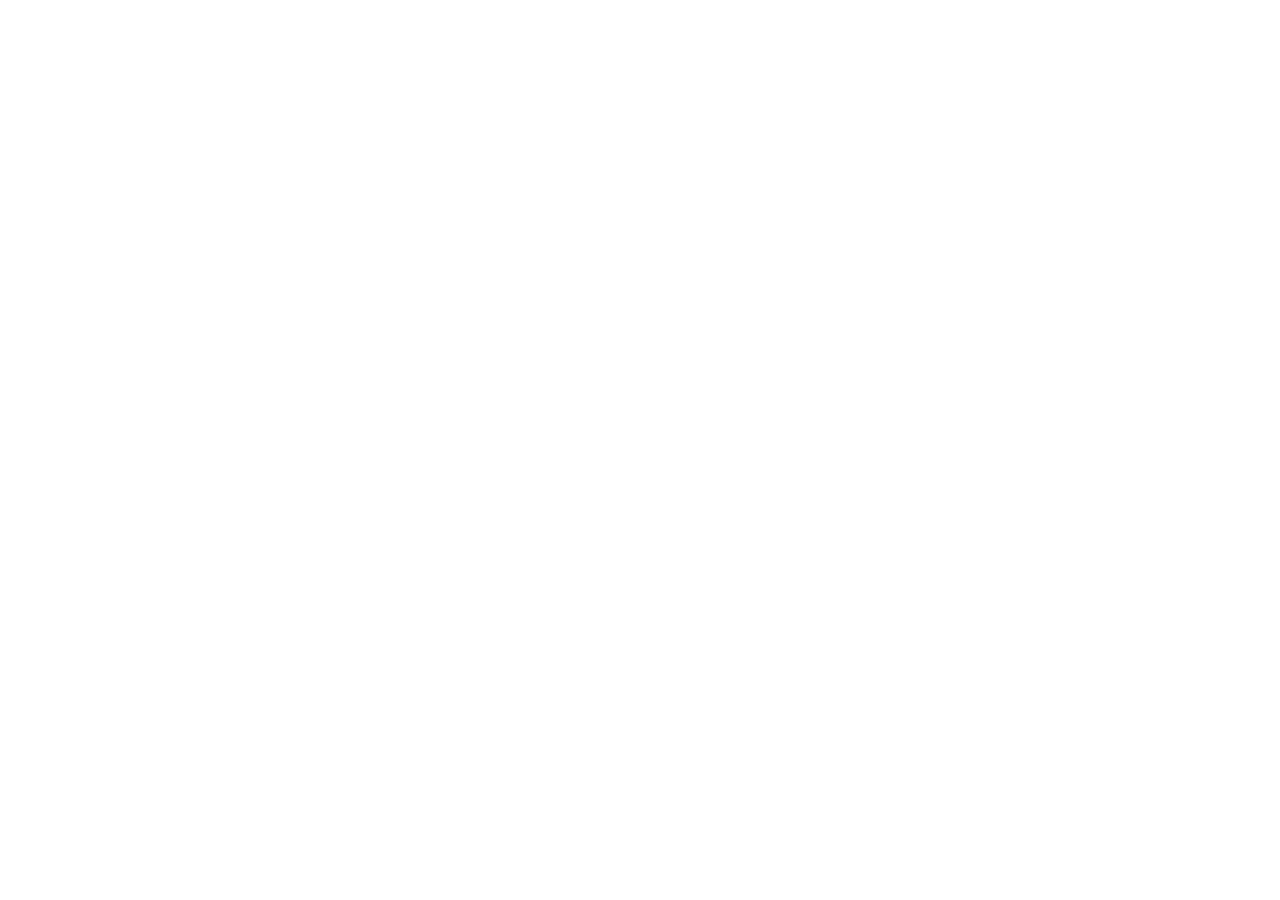
==== index.html @ 83d79464 "Add files via upload" ====
<!doctype html>
<html lang="en"><head>
<script>
  var password = prompt("Enter password to view site:");
  if (password !== "Democracy") {
    alert("Incorrect password.");
    window.location.href = "about:blank"; // Redirects away
  }
</script>
<meta charset="utf-8">
<meta name="viewport" content="width=device-width,initial-scale=1">
<title>Top 100 Trump Policies Ranked by Impact</title>
<meta name="description" content="Public beta ranking of the 100 most consequential Trump policies and actions from 2017 to 2026.">
<link rel="canonical" href="https://example.com/">
<link rel="stylesheet" href="style.css">
<script type="application/ld+json">{"@context": "https://schema.org", "@type": "WebSite", "name": "The 100 Most Consequential Trump Policies and Actions (2017\u20132026)", "description": "A transparent, nonpartisan ranking of Trump-era policies and actions by estimated impact."}</script>
</head><body>
<header><div class="wrapper">
<h1>The 100 Most Consequential Trump Policies and Actions (2017–2026)</h1>
<p class="meta">Public beta: #1–25 fully fleshed out; #26–100 included as stubs for ranking review.</p>
<nav><a href="index.html">Home</a><a href="page1.html">1–25</a><a href="page2.html">26–50</a><a href="page3.html">51–75</a><a href="page4.html">76–100</a><a href="methodology.html">Methodology</a><a href="faq.html">FAQ</a><a href="sources.html">Sources</a><a href="project-log.html">Project Log</a><a href="changes.html">Changes</a><a href="compliance.html">Spec Compliance</a></nav>
</div></header>
<main class="wrapper">
<div class="notice"><strong>Public Beta v0.9:</strong> Ranks #1–25 are fully fleshed out using the current editorial standard. Ranks #26–100 are included as stubs so reviewers can evaluate the full structure and ranking order.</div>
<div class="notice"><strong>Transparency Notice:</strong> Rankings measure estimated impact rather than whether a policy was beneficial or harmful. The site aims to be nonpartisan and to show both supportive and critical interpretations.</div>
<h2>Top 100 Rankings</h2>
<input id="q" class="searchbox" placeholder="Search all 100 entries">
<ol id="rankList" class="rank-list"><li><a href="page1.html#rank1">#1 Tax Cuts and Jobs Act (TCJA)</a> <span class="badge">Tax Policy</span></li><li><a href="page1.html#rank2">#2 Supreme Court Appointments</a> <span class="badge">Judiciary</span></li><li><a href="page1.html#rank3">#3 Immigration Enforcement and Border Security Policies</a> <span class="badge">Immigration</span></li><li><a href="page1.html#rank4">#4 Tariff Expansion and Trade Policy Changes</a> <span class="badge">Trade Policy</span></li><li><a href="page1.html#rank5">#5 COVID-19 Economic Relief Measures</a> <span class="badge">Pandemic Response</span></li><li><a href="page1.html#rank6">#6 Operation Warp Speed</a> <span class="badge">Pandemic Response</span></li><li><a href="page1.html#rank7">#7 Federal Judiciary Reshaping (Lower Courts)</a> <span class="badge">Judiciary</span></li><li><a href="page1.html#rank8">#8 USAID Restructuring and Foreign Aid Freeze</a> <span class="badge">Foreign Aid / Global Health</span></li><li><a href="page1.html#rank9">#9 WHO Withdrawal</a> <span class="badge">Global Health / WHO</span></li><li><a href="page1.html#rank10">#10 China Strategic Competition Policies</a> <span class="badge">Trade Policy</span></li><li><a href="page1.html#rank11">#11 PEPFAR and Global HIV Program Restructuring</a> <span class="badge">PEPFAR / Global HIV</span></li><li><a href="page1.html#rank12">#12 USMCA Trade Agreement</a> <span class="badge">Trade Policy</span></li><li><a href="page1.html#rank13">#13 Administrative State / Federal Workforce Reforms</a> <span class="badge">Regulation / Administrative Policy</span></li><li><a href="page1.html#rank14">#14 Paris Climate Agreement Withdrawal</a> <span class="badge">Climate / Environment</span></li><li><a href="page1.html#rank15">#15 Deregulatory Initiative Across Federal Agencies</a> <span class="badge">Regulation / Administrative Policy</span></li><li><a href="page1.html#rank16">#16 Abraham Accords</a> <span class="badge">Foreign Policy / Middle East</span></li><li><a href="page1.html#rank17">#17 Iran Nuclear Deal Withdrawal</a> <span class="badge">Foreign Policy / Iran</span></li><li><a href="page1.html#rank18">#18 Energy Production Expansion Policies</a> <span class="badge">Energy Policy</span></li><li><a href="page1.html#rank19">#19 Environmental Regulatory Revisions</a> <span class="badge">Climate / Environment</span></li><li><a href="page1.html#rank20">#20 Space Force Creation</a> <span class="badge">Defense / Space</span></li><li><a href="page1.html#rank21">#21 First Step Act</a> <span class="badge">Criminal Justice</span></li><li><a href="page1.html#rank22">#22 Veterans Affairs Reforms</a> <span class="badge">Health Policy / Veterans</span></li><li><a href="page1.html#rank23">#23 Afghanistan Withdrawal Agreement / Doha Framework</a> <span class="badge">Foreign Policy / Afghanistan</span></li><li><a href="page1.html#rank24">#24 Jerusalem Embassy Move</a> <span class="badge">Foreign Policy / Middle East</span></li><li><a href="page1.html#rank25">#25 NATO Burden-Sharing Pressure</a> <span class="badge">Foreign Policy / NATO</span></li><li><a href="page2.html#rank26">#26 ISIS Territorial Defeat Campaign</a> <span class="badge stub-badge">Foreign Policy</span></li><li><a href="page2.html#rank27">#27 Soleimani Strike and Iran Escalation</a> <span class="badge stub-badge">Foreign Policy</span></li><li><a href="page2.html#rank28">#28 Travel Ban / Entry Restrictions</a> <span class="badge stub-badge">Immigration</span></li><li><a href="page2.html#rank29">#29 Refugee Admissions Reductions</a> <span class="badge stub-badge">Immigration</span></li><li><a href="page2.html#rank30">#30 Remain in Mexico / MPP</a> <span class="badge stub-badge">Immigration</span></li><li><a href="page2.html#rank31">#31 Title 42 Border Expulsions</a> <span class="badge stub-badge">Immigration</span></li><li><a href="page2.html#rank32">#32 DACA Rescission Attempt and Litigation</a> <span class="badge stub-badge">Immigration</span></li><li><a href="page2.html#rank33">#33 Public Charge Rule Changes</a> <span class="badge stub-badge">Immigration</span></li><li><a href="page2.html#rank34">#34 Family Separation and Zero Tolerance</a> <span class="badge stub-badge">Immigration</span></li><li><a href="page2.html#rank35">#35 Census Citizenship Question Attempt</a> <span class="badge stub-badge">Regulation / Administrative Policy</span></li><li><a href="page2.html#rank36">#36 ACA Repeal Efforts and Mandate Penalty Repeal</a> <span class="badge stub-badge">Health Policy</span></li><li><a href="page2.html#rank37">#37 Short-Term Health Plans Expansion</a> <span class="badge stub-badge">Health Policy</span></li><li><a href="page2.html#rank38">#38 Medicaid Work Requirement Waivers</a> <span class="badge stub-badge">Health Policy</span></li><li><a href="page2.html#rank39">#39 Drug Pricing and Hospital Transparency Actions</a> <span class="badge stub-badge">Health Policy</span></li><li><a href="page2.html#rank40">#40 Right to Try Act</a> <span class="badge stub-badge">Health Policy</span></li><li><a href="page2.html#rank41">#41 No Surprises Act Signing</a> <span class="badge stub-badge">Health Policy</span></li><li><a href="page2.html#rank42">#42 CARES Act PPP Business Loans</a> <span class="badge stub-badge">Pandemic Response</span></li><li><a href="page2.html#rank43">#43 COVID Direct Payments to Households</a> <span class="badge stub-badge">Pandemic Response</span></li><li><a href="page2.html#rank44">#44 Expanded Unemployment Benefits During COVID</a> <span class="badge stub-badge">Pandemic Response</span></li><li><a href="page2.html#rank45">#45 Federal Reserve Emergency Lending Backstops</a> <span class="badge stub-badge">Pandemic Response</span></li><li><a href="page2.html#rank46">#46 CARES Act Student Loan Payment Pause</a> <span class="badge stub-badge">Education Policy</span></li><li><a href="page2.html#rank47">#47 China Phase One Trade Deal</a> <span class="badge stub-badge">Trade Policy</span></li><li><a href="page2.html#rank48">#48 Steel and Aluminum Section 232 Tariffs</a> <span class="badge stub-badge">Trade Policy</span></li><li><a href="page2.html#rank49">#49 Solar Panel and Washing Machine Tariffs</a> <span class="badge stub-badge">Trade Policy</span></li><li><a href="page2.html#rank50">#50 CFIUS / Foreign Investment Scrutiny Expansion</a> <span class="badge stub-badge">Technology / Security</span></li><li><a href="page3.html#rank51">#51 TikTok / Chinese App Restrictions</a> <span class="badge stub-badge">Technology / Security</span></li><li><a href="page3.html#rank52">#52 Huawei and Entity List Restrictions</a> <span class="badge stub-badge">Technology / Security</span></li><li><a href="page3.html#rank53">#53 Semiconductor Export Controls Foundations</a> <span class="badge stub-badge">Technology / Security</span></li><li><a href="page3.html#rank54">#54 Critical Minerals and Supply Chain Actions</a> <span class="badge stub-badge">Energy Policy</span></li><li><a href="page3.html#rank55">#55 AI Executive Orders and Federal AI Policy</a> <span class="badge stub-badge">Technology / Security</span></li><li><a href="page3.html#rank56">#56 Cybersecurity Executive Actions</a> <span class="badge stub-badge">Technology / Security</span></li><li><a href="page3.html#rank57">#57 Social Media Executive Order / Section 230 Push</a> <span class="badge stub-badge">Technology / Security</span></li><li><a href="page3.html#rank58">#58 Religious Liberty and Conscience Rules</a> <span class="badge stub-badge">Regulation / Administrative Policy</span></li><li><a href="page3.html#rank59">#59 Title IX Campus Sexual Misconduct Rule Changes</a> <span class="badge stub-badge">Education Policy</span></li><li><a href="page3.html#rank60">#60 DEI and Federal Training Restrictions</a> <span class="badge stub-badge">Regulation / Administrative Policy</span></li><li><a href="page3.html#rank61">#61 Transgender Military Service Restrictions</a> <span class="badge stub-badge">Defense / Personnel</span></li><li><a href="page3.html#rank62">#62 Abortion-Related Federal Policy Changes</a> <span class="badge stub-badge">Health Policy</span></li><li><a href="page3.html#rank63">#63 Title X Family Planning Rule</a> <span class="badge stub-badge">Health Policy</span></li><li><a href="page3.html#rank64">#64 Mexico City Policy Expansion</a> <span class="badge stub-badge">Foreign Policy / Global Health</span></li><li><a href="page3.html#rank65">#65 Federal Death Penalty Resumption</a> <span class="badge stub-badge">Criminal Justice</span></li><li><a href="page3.html#rank66">#66 Bump Stock Ban</a> <span class="badge stub-badge">Criminal Justice</span></li><li><a href="page3.html#rank67">#67 Criminal Justice Charging and Policing Policy Shifts</a> <span class="badge stub-badge">Criminal Justice</span></li><li><a href="page3.html#rank68">#68 School Choice and Charter-School Support</a> <span class="badge stub-badge">Education Policy</span></li><li><a href="page3.html#rank69">#69 Historically Black Colleges and Universities Funding Actions</a> <span class="badge stub-badge">Education Policy</span></li><li><a href="page3.html#rank70">#70 Apprenticeship and Workforce Development Actions</a> <span class="badge stub-badge">Regulation / Workforce</span></li><li><a href="page3.html#rank71">#71 Human Trafficking Enforcement Measures</a> <span class="badge stub-badge">Criminal Justice</span></li><li><a href="page3.html#rank72">#72 Veterans Community Care Expansion</a> <span class="badge stub-badge">Health Policy / Veterans</span></li><li><a href="page3.html#rank73">#73 VA Accountability Act Implementation</a> <span class="badge stub-badge">Health Policy / Veterans</span></li><li><a href="page3.html#rank74">#74 Federal Hiring Freeze and Workforce Reduction Efforts</a> <span class="badge stub-badge">Regulation / Administrative Policy</span></li><li><a href="page3.html#rank75">#75 Government Shutdown and Funding Confrontations</a> <span class="badge stub-badge">Regulation / Administrative Policy</span></li><li><a href="page4.html#rank76">#76 Debt and Deficit Effects of Fiscal Policy Mix</a> <span class="badge stub-badge">Tax Policy</span></li><li><a href="page4.html#rank77">#77 Federal Research and Science Funding Shifts</a> <span class="badge stub-badge">Regulation / Science</span></li><li><a href="page4.html#rank78">#78 Arts, Humanities, and Public Broadcasting Funding Pressure</a> <span class="badge stub-badge">Regulation / Culture</span></li><li><a href="page4.html#rank79">#79 CFPB and Consumer-Finance Rollbacks</a> <span class="badge stub-badge">Finance / Consumer</span></li><li><a href="page4.html#rank80">#80 Frontier AI Security Review Framework</a> <span class="badge stub-badge">Technology / Security</span></li><li><a href="page4.html#rank81">#81 Department of Education Restructuring Efforts</a> <span class="badge stub-badge">Education Policy</span></li><li><a href="page4.html#rank82">#82 Federal Grants and University Funding Pressure</a> <span class="badge stub-badge">Education Policy</span></li><li><a href="page4.html#rank83">#83 Sanctuary Jurisdiction Funding Pressure</a> <span class="badge stub-badge">Immigration</span></li><li><a href="page4.html#rank84">#84 2020 Election and January 6-Related Institutional Effects</a> <span class="badge stub-badge">Regulation / Elections</span></li><li><a href="page4.html#rank85">#85 Election Integrity and Voting Policy Push</a> <span class="badge stub-badge">Regulation / Elections</span></li><li><a href="page4.html#rank86">#86 Federal Law Enforcement and Protest Response</a> <span class="badge stub-badge">Criminal Justice</span></li><li><a href="page4.html#rank87">#87 Postal Service and Mail Voting Controversies</a> <span class="badge stub-badge">Regulation / Elections</span></li><li><a href="page4.html#rank88">#88 National Monuments and Public Lands Changes</a> <span class="badge stub-badge">Climate / Environment</span></li><li><a href="page4.html#rank89">#89 Clean Power Plan Replacement / Power-Sector Rules</a> <span class="badge stub-badge">Climate / Environment</span></li><li><a href="page4.html#rank90">#90 Vehicle Emissions and Fuel Economy Rollbacks</a> <span class="badge stub-badge">Climate / Environment</span></li><li><a href="page4.html#rank91">#91 Waters of the United States Rule Revisions</a> <span class="badge stub-badge">Climate / Environment</span></li><li><a href="page4.html#rank92">#92 Endangered Species Act Regulatory Changes</a> <span class="badge stub-badge">Climate / Environment</span></li><li><a href="page4.html#rank93">#93 National Environmental Policy Act Revisions</a> <span class="badge stub-badge">Climate / Environment</span></li><li><a href="page4.html#rank94">#94 Offshore Drilling and Arctic Energy Actions</a> <span class="badge stub-badge">Energy Policy</span></li><li><a href="page4.html#rank95">#95 Coal Industry Regulatory Actions</a> <span class="badge stub-badge">Energy Policy</span></li><li><a href="page4.html#rank96">#96 Pipeline Permitting Actions</a> <span class="badge stub-badge">Energy Policy</span></li><li><a href="page4.html#rank97">#97 Agricultural Trade Aid Payments</a> <span class="badge stub-badge">Trade Policy</span></li><li><a href="page4.html#rank98">#98 Farm and Rural Policy Changes</a> <span class="badge stub-badge">Trade Policy</span></li><li><a href="page4.html#rank99">#99 Puerto Rico Disaster Response and Funding Disputes</a> <span class="badge stub-badge">Regulation / Disaster Response</span></li><li><a href="page4.html#rank100">#100 Additional Trump-Era Policy Impact — Reserved for Review</a> <span class="badge stub-badge">Regulation / Placeholder</span></li></ol>
<script>
q.oninput=()=>{let v=q.value.toLowerCase();document.querySelectorAll("#rankList li").forEach(li=>li.style.display=li.textContent.toLowerCase().includes(v)?"":"none")}
</script>
</main>
<footer><div class="wrapper"><p>Public Beta v0.9. Generated from structured JSON data. Rankings measure estimated impact, not approval or disapproval.</p></div></footer>
</body></html>
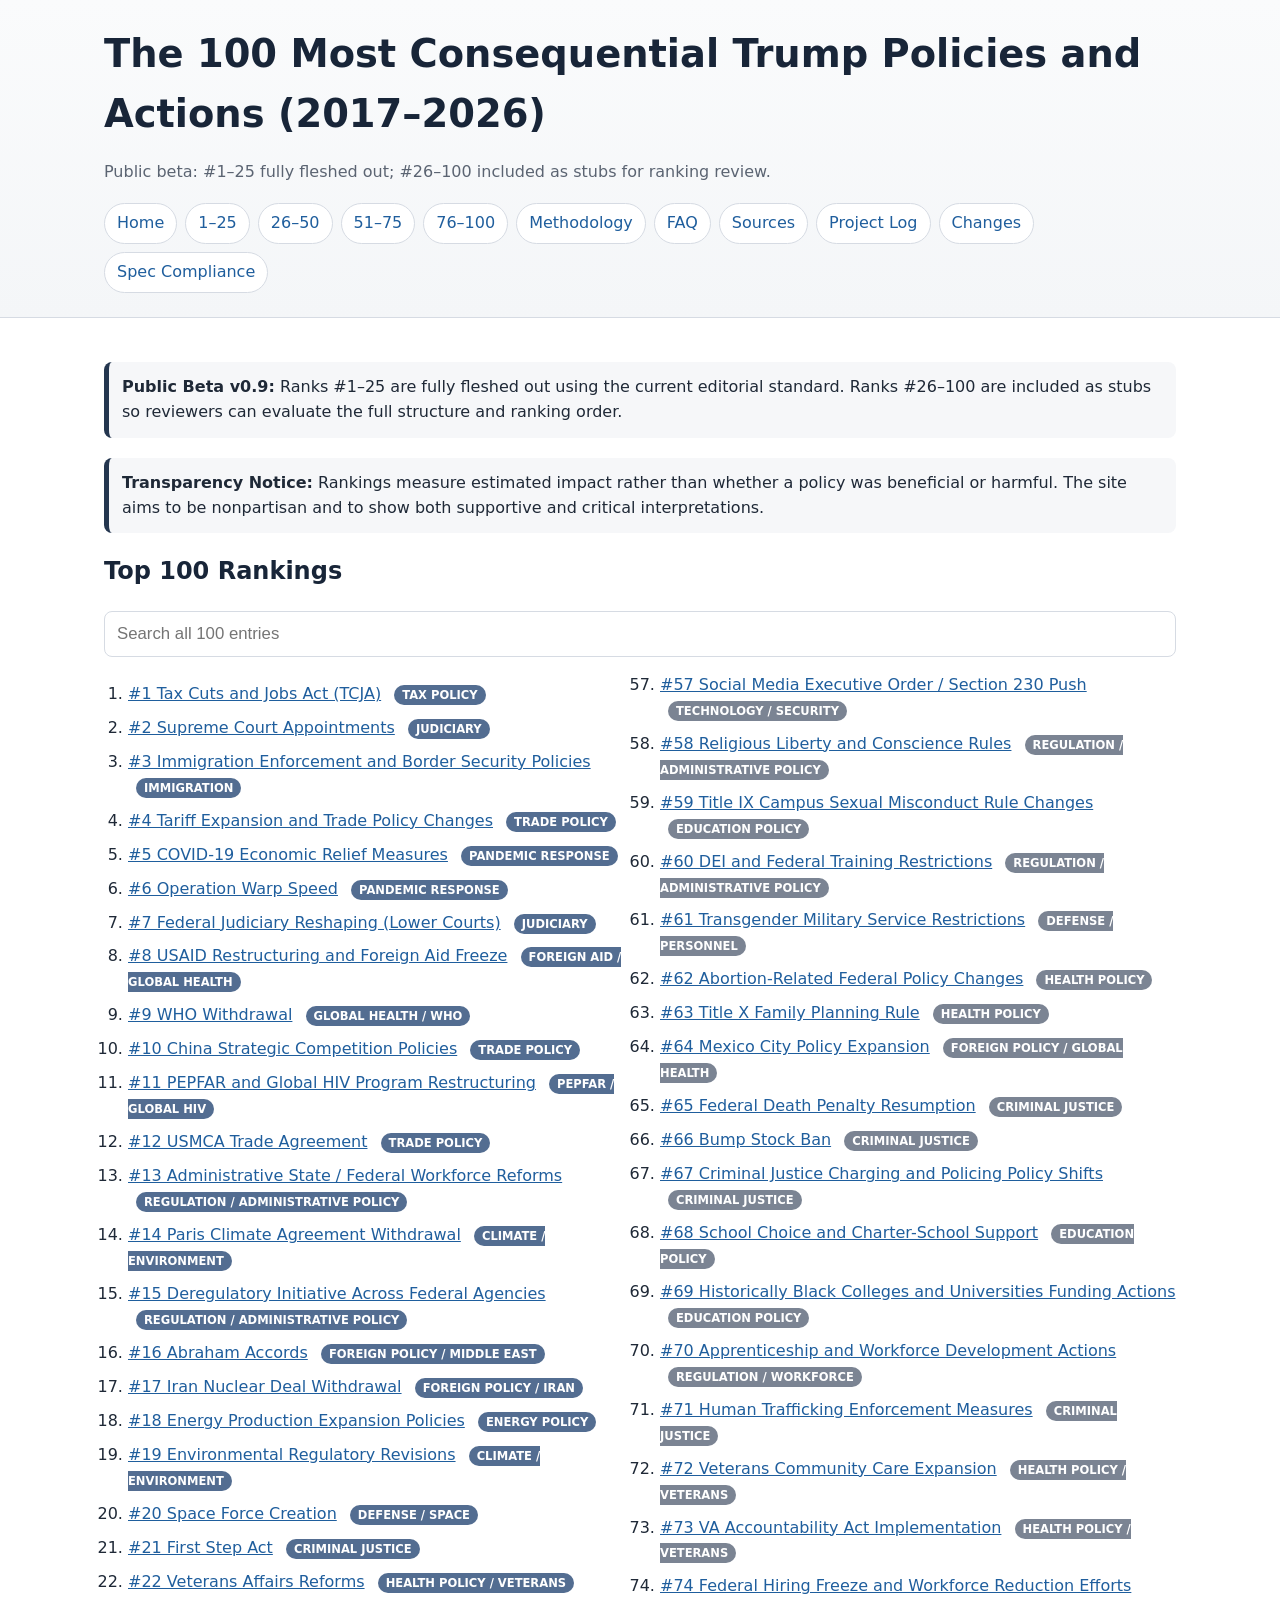
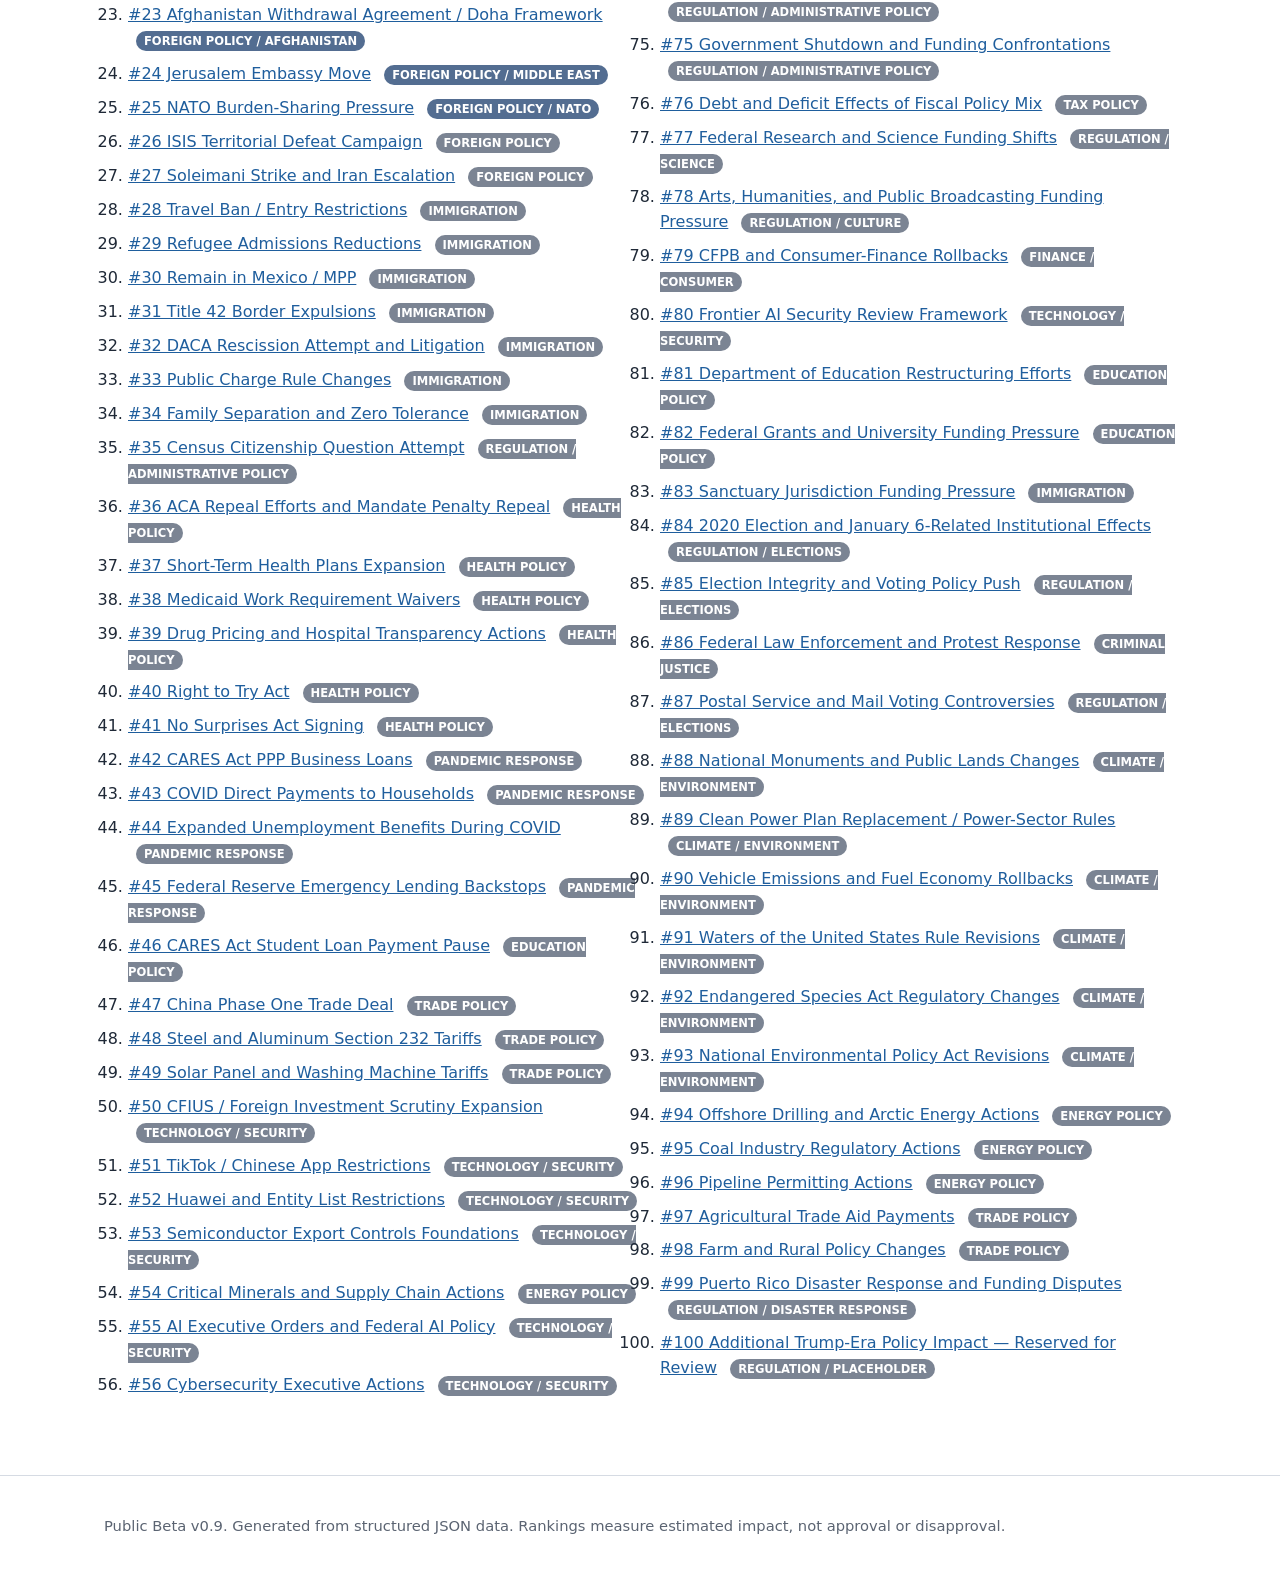
==== commit 0bce0635: "Add files via upload" ====
--- a/index.html
+++ b/index.html
@@ -1,12 +1,5 @@
 <!doctype html>
 <html lang="en"><head>
-<script>
-  var password = prompt("Enter password to view site:");
-  if (password !== "Democracy") {
-    alert("Incorrect password.");
-    window.location.href = "about:blank"; // Redirects away
-  }
-</script>
 <meta charset="utf-8">
 <meta name="viewport" content="width=device-width,initial-scale=1">
 <title>Top 100 Trump Policies Ranked by Impact</title>
--- a/style.css
+++ b/style.css
@@ -0,0 +1,35 @@
+
+:root{--text:#1f2937;--muted:#5b6472;--line:#d6dbe3;--soft:#f6f7f9;--accent:#24364f;--link:#1f5e9d}
+*{box-sizing:border-box}
+body{margin:0;font-family:system-ui,-apple-system,Segoe UI,Arial,sans-serif;line-height:1.56;color:var(--text);background:white}
+.wrapper{max-width:1120px;margin:auto;padding:24px}
+header{background:linear-gradient(#fafbfc,#f4f6f8);border-bottom:1px solid var(--line)}
+h1{margin:0 0 10px;color:#182538;font-size:clamp(1.8rem,3vw,3rem)}
+h2,h3{color:#182538}
+nav{display:flex;gap:8px;flex-wrap:wrap;margin-top:18px}
+nav a,.pagination a{border:1px solid var(--line);border-radius:999px;padding:7px 12px;text-decoration:none;color:var(--link);background:white}
+.notice{border-left:5px solid var(--accent);background:var(--soft);padding:13px;border-radius:8px;margin:20px 0}
+.searchbox{width:100%;padding:12px;font-size:1.05rem;border:1px solid var(--line);border-radius:8px}
+.rank-list{columns:1;padding-left:24px}.rank-list li{margin:9px 0;break-inside:avoid}@media(min-width:760px){.rank-list{columns:2}}
+.rank-card{border:1px solid var(--line);border-radius:12px;margin:16px 0;overflow:hidden;box-shadow:0 1px 2px #0001}
+.rank-card>summary{cursor:pointer;list-style:none;padding:16px 18px;font-size:1.13rem;font-weight:750;background:#fbfbfc;border-left:6px solid #536d91}
+.rank-card.stub>summary{border-left-color:#9aa3b2}
+.rank-card>summary::-webkit-details-marker{display:none}
+.rank-card>summary::after{content:" +";float:right;color:var(--muted)}
+.rank-card[open]>summary::after{content:" –"}
+.rank-body{padding:0 18px 20px}
+.meta,.small{color:var(--muted)}
+.analysis{display:grid;gap:14px;margin:16px 0}@media(min-width:900px){.analysis{grid-template-columns:1fr 1fr}}
+.panel,.why{border:1px solid var(--line);border-radius:10px;padding:14px;background:#fcfcfd;margin:12px 0}
+.why{background:var(--soft)}
+.impact-row{display:flex;align-items:center;gap:10px;max-width:520px;margin:10px 0}
+.impact-bar{height:12px;background:#e6e9ef;border-radius:99px;overflow:hidden;flex:1}
+.impact-fill{height:100%;background:linear-gradient(90deg,#526b8c,#263b57)}
+.score-grid{display:grid;grid-template-columns:1fr auto auto;gap:6px 14px;max-width:650px}
+.score-grid div{border-bottom:1px dotted #c6ccd5;padding:3px 0}
+.badge{font-size:.72rem;text-transform:uppercase;color:white;border-radius:999px;padding:3px 8px;font-weight:700;margin-left:8px;background:#536d91}
+.badge.stub-badge{background:#7b8493}
+.tag{font-size:.8rem;color:#41546b;background:#eef2f7;border:1px solid #d9e0ea;border-radius:999px;padding:2px 7px;margin-left:6px}
+a{color:var(--link)}
+table{border-collapse:collapse;width:100%;max-width:900px}td,th{border:1px solid var(--line);padding:8px}th{background:var(--soft)}
+footer{border-top:1px solid var(--line);margin-top:36px;color:var(--muted);font-size:.92rem}
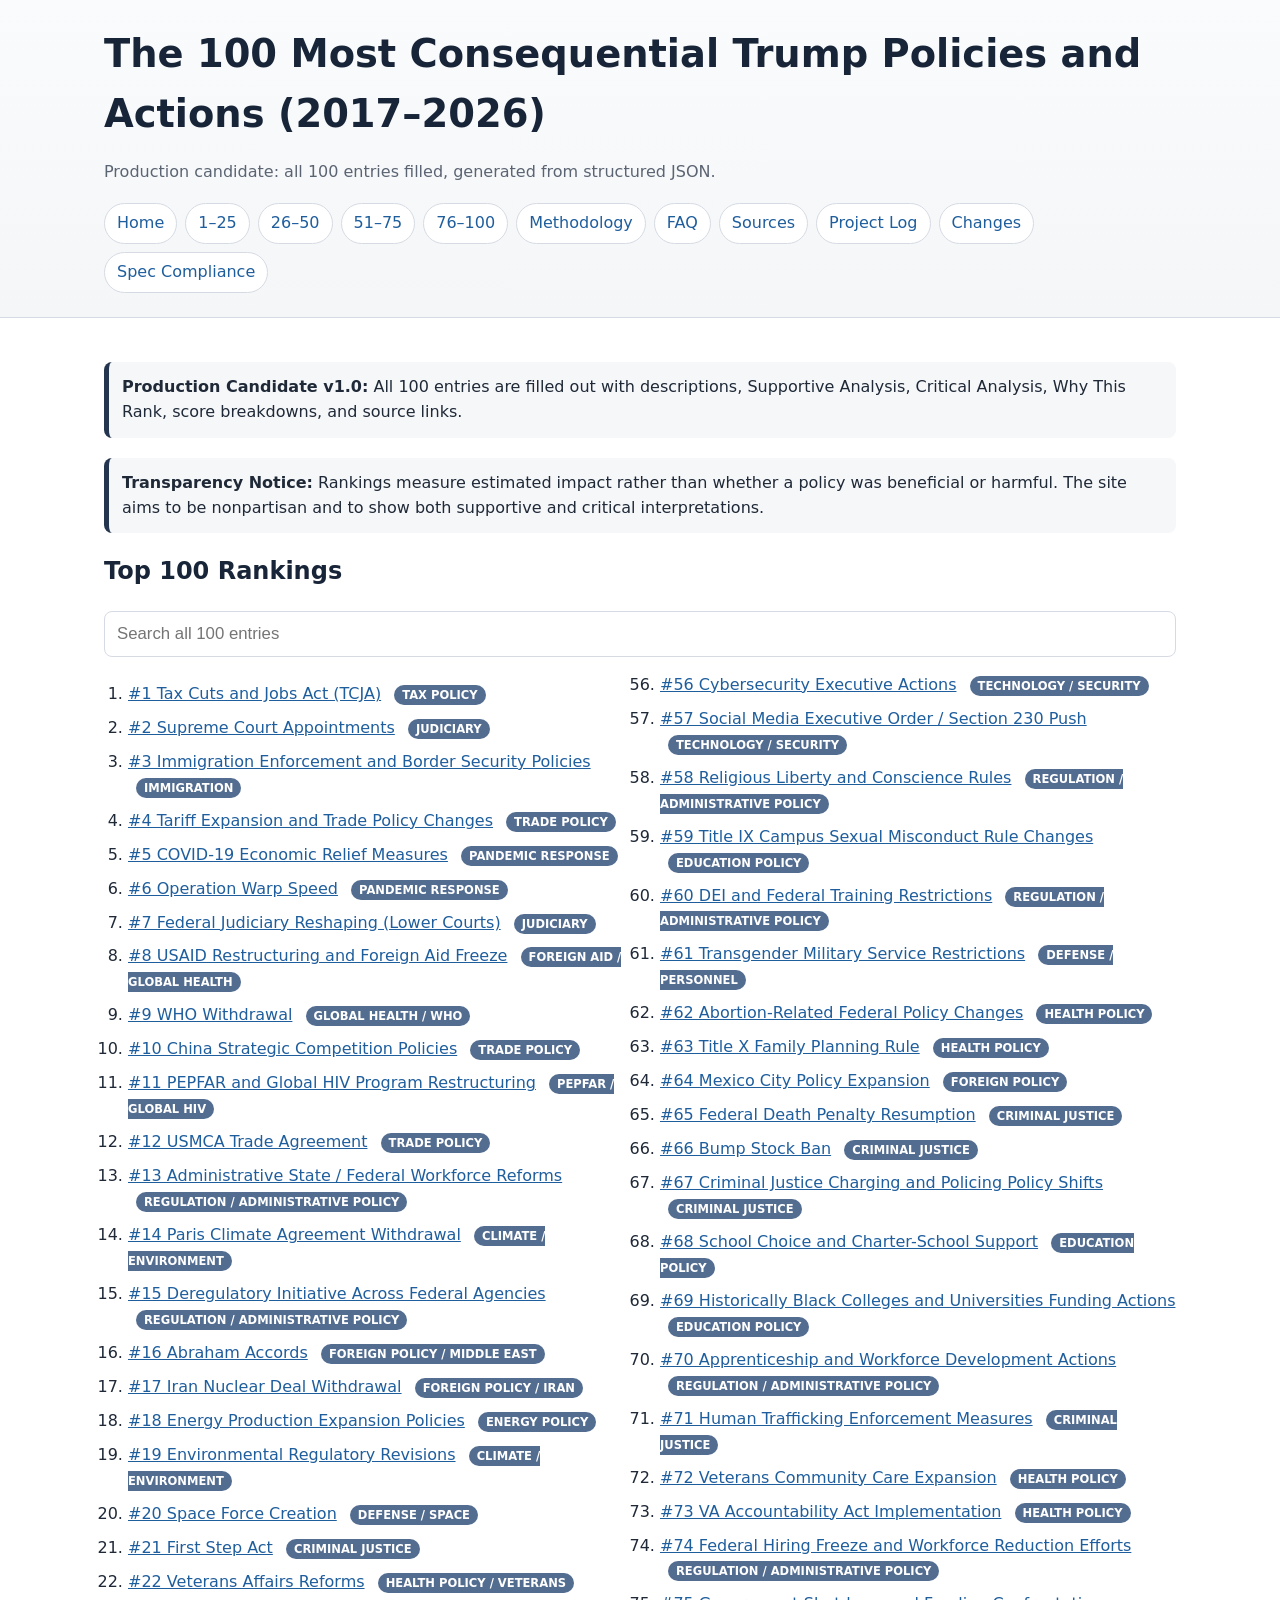
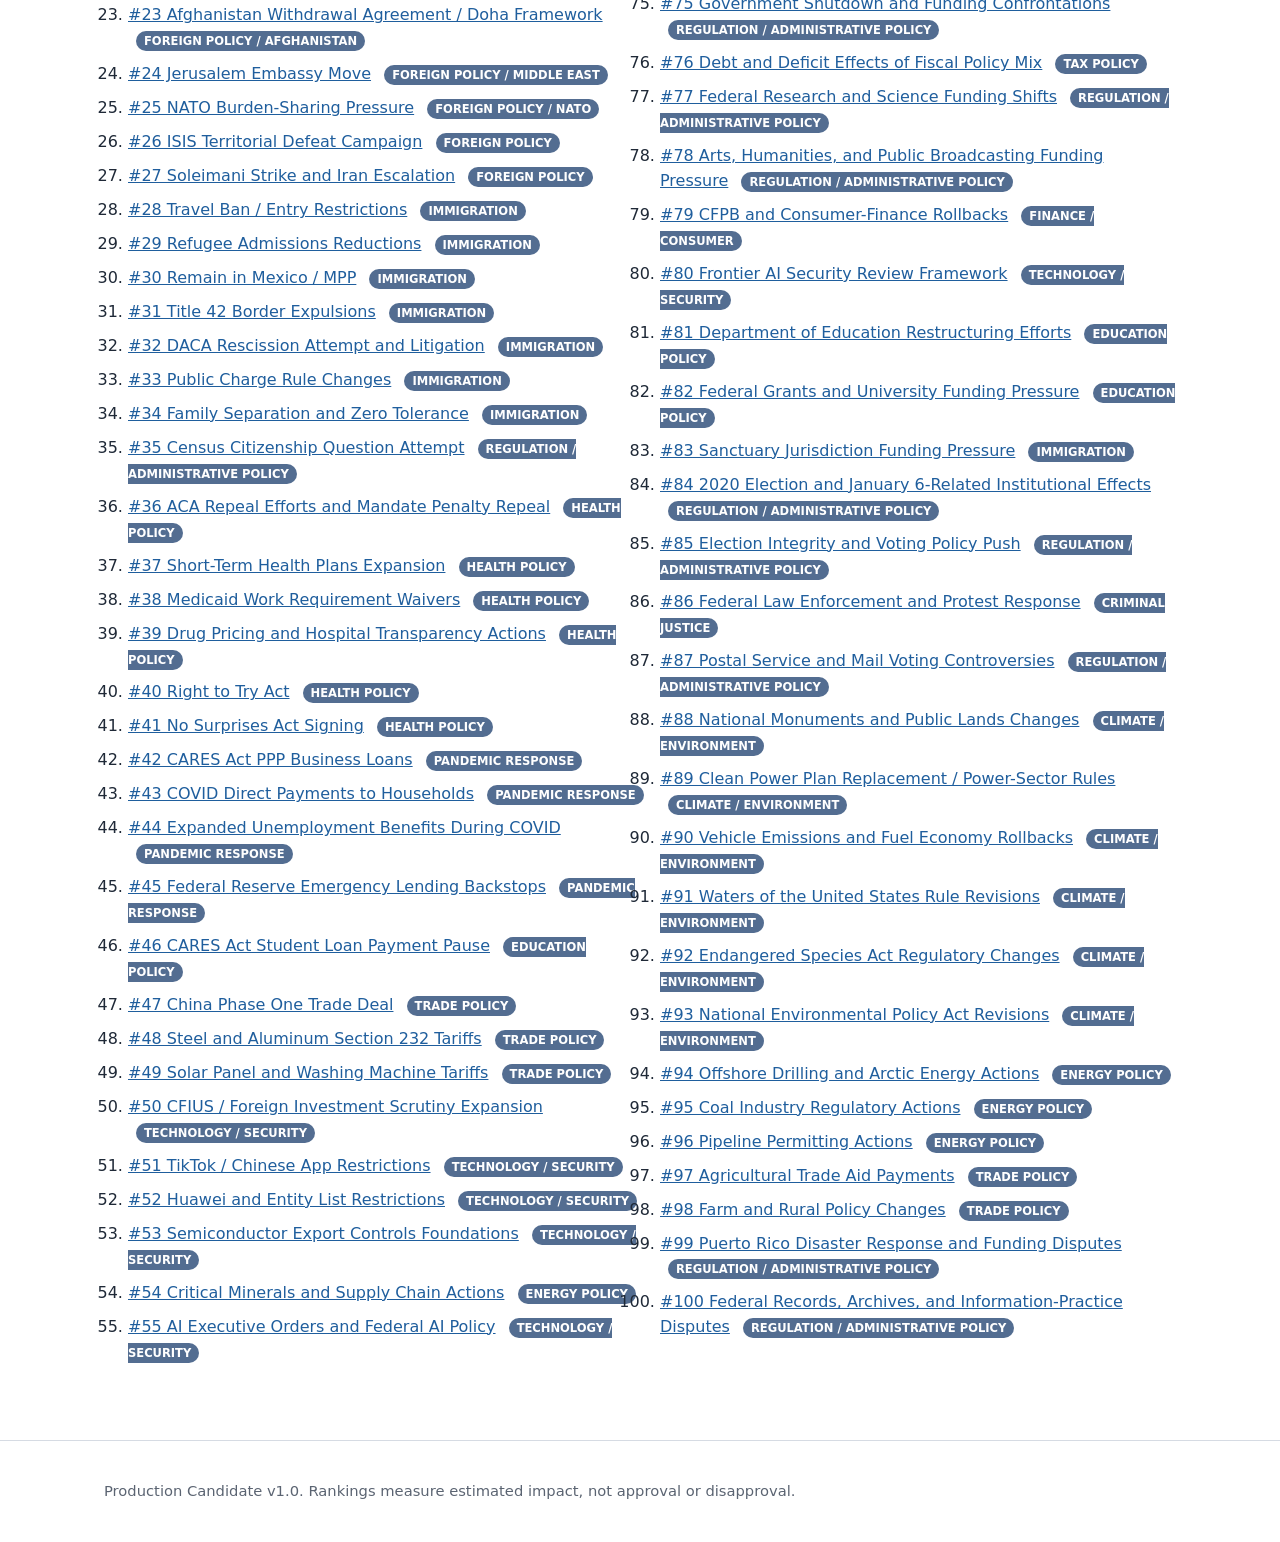
==== commit efaad79b: "V15, first "production" version. Filled out remaining 75 items." ====
--- a/index.html
+++ b/index.html
@@ -3,25 +3,25 @@
 <meta charset="utf-8">
 <meta name="viewport" content="width=device-width,initial-scale=1">
 <title>Top 100 Trump Policies Ranked by Impact</title>
-<meta name="description" content="Public beta ranking of the 100 most consequential Trump policies and actions from 2017 to 2026.">
+<meta name="description" content="Production candidate ranking of the 100 most consequential Trump policies and actions from 2017 to 2026.">
 <link rel="canonical" href="https://example.com/">
 <link rel="stylesheet" href="style.css">
 <script type="application/ld+json">{"@context": "https://schema.org", "@type": "WebSite", "name": "The 100 Most Consequential Trump Policies and Actions (2017\u20132026)", "description": "A transparent, nonpartisan ranking of Trump-era policies and actions by estimated impact."}</script>
 </head><body>
 <header><div class="wrapper">
 <h1>The 100 Most Consequential Trump Policies and Actions (2017–2026)</h1>
-<p class="meta">Public beta: #1–25 fully fleshed out; #26–100 included as stubs for ranking review.</p>
+<p class="meta">Production candidate: all 100 entries filled, generated from structured JSON.</p>
 <nav><a href="index.html">Home</a><a href="page1.html">1–25</a><a href="page2.html">26–50</a><a href="page3.html">51–75</a><a href="page4.html">76–100</a><a href="methodology.html">Methodology</a><a href="faq.html">FAQ</a><a href="sources.html">Sources</a><a href="project-log.html">Project Log</a><a href="changes.html">Changes</a><a href="compliance.html">Spec Compliance</a></nav>
 </div></header>
 <main class="wrapper">
-<div class="notice"><strong>Public Beta v0.9:</strong> Ranks #1–25 are fully fleshed out using the current editorial standard. Ranks #26–100 are included as stubs so reviewers can evaluate the full structure and ranking order.</div>
+<div class="notice"><strong>Production Candidate v1.0:</strong> All 100 entries are filled out with descriptions, Supportive Analysis, Critical Analysis, Why This Rank, score breakdowns, and source links.</div>
 <div class="notice"><strong>Transparency Notice:</strong> Rankings measure estimated impact rather than whether a policy was beneficial or harmful. The site aims to be nonpartisan and to show both supportive and critical interpretations.</div>
 <h2>Top 100 Rankings</h2>
 <input id="q" class="searchbox" placeholder="Search all 100 entries">
-<ol id="rankList" class="rank-list"><li><a href="page1.html#rank1">#1 Tax Cuts and Jobs Act (TCJA)</a> <span class="badge">Tax Policy</span></li><li><a href="page1.html#rank2">#2 Supreme Court Appointments</a> <span class="badge">Judiciary</span></li><li><a href="page1.html#rank3">#3 Immigration Enforcement and Border Security Policies</a> <span class="badge">Immigration</span></li><li><a href="page1.html#rank4">#4 Tariff Expansion and Trade Policy Changes</a> <span class="badge">Trade Policy</span></li><li><a href="page1.html#rank5">#5 COVID-19 Economic Relief Measures</a> <span class="badge">Pandemic Response</span></li><li><a href="page1.html#rank6">#6 Operation Warp Speed</a> <span class="badge">Pandemic Response</span></li><li><a href="page1.html#rank7">#7 Federal Judiciary Reshaping (Lower Courts)</a> <span class="badge">Judiciary</span></li><li><a href="page1.html#rank8">#8 USAID Restructuring and Foreign Aid Freeze</a> <span class="badge">Foreign Aid / Global Health</span></li><li><a href="page1.html#rank9">#9 WHO Withdrawal</a> <span class="badge">Global Health / WHO</span></li><li><a href="page1.html#rank10">#10 China Strategic Competition Policies</a> <span class="badge">Trade Policy</span></li><li><a href="page1.html#rank11">#11 PEPFAR and Global HIV Program Restructuring</a> <span class="badge">PEPFAR / Global HIV</span></li><li><a href="page1.html#rank12">#12 USMCA Trade Agreement</a> <span class="badge">Trade Policy</span></li><li><a href="page1.html#rank13">#13 Administrative State / Federal Workforce Reforms</a> <span class="badge">Regulation / Administrative Policy</span></li><li><a href="page1.html#rank14">#14 Paris Climate Agreement Withdrawal</a> <span class="badge">Climate / Environment</span></li><li><a href="page1.html#rank15">#15 Deregulatory Initiative Across Federal Agencies</a> <span class="badge">Regulation / Administrative Policy</span></li><li><a href="page1.html#rank16">#16 Abraham Accords</a> <span class="badge">Foreign Policy / Middle East</span></li><li><a href="page1.html#rank17">#17 Iran Nuclear Deal Withdrawal</a> <span class="badge">Foreign Policy / Iran</span></li><li><a href="page1.html#rank18">#18 Energy Production Expansion Policies</a> <span class="badge">Energy Policy</span></li><li><a href="page1.html#rank19">#19 Environmental Regulatory Revisions</a> <span class="badge">Climate / Environment</span></li><li><a href="page1.html#rank20">#20 Space Force Creation</a> <span class="badge">Defense / Space</span></li><li><a href="page1.html#rank21">#21 First Step Act</a> <span class="badge">Criminal Justice</span></li><li><a href="page1.html#rank22">#22 Veterans Affairs Reforms</a> <span class="badge">Health Policy / Veterans</span></li><li><a href="page1.html#rank23">#23 Afghanistan Withdrawal Agreement / Doha Framework</a> <span class="badge">Foreign Policy / Afghanistan</span></li><li><a href="page1.html#rank24">#24 Jerusalem Embassy Move</a> <span class="badge">Foreign Policy / Middle East</span></li><li><a href="page1.html#rank25">#25 NATO Burden-Sharing Pressure</a> <span class="badge">Foreign Policy / NATO</span></li><li><a href="page2.html#rank26">#26 ISIS Territorial Defeat Campaign</a> <span class="badge stub-badge">Foreign Policy</span></li><li><a href="page2.html#rank27">#27 Soleimani Strike and Iran Escalation</a> <span class="badge stub-badge">Foreign Policy</span></li><li><a href="page2.html#rank28">#28 Travel Ban / Entry Restrictions</a> <span class="badge stub-badge">Immigration</span></li><li><a href="page2.html#rank29">#29 Refugee Admissions Reductions</a> <span class="badge stub-badge">Immigration</span></li><li><a href="page2.html#rank30">#30 Remain in Mexico / MPP</a> <span class="badge stub-badge">Immigration</span></li><li><a href="page2.html#rank31">#31 Title 42 Border Expulsions</a> <span class="badge stub-badge">Immigration</span></li><li><a href="page2.html#rank32">#32 DACA Rescission Attempt and Litigation</a> <span class="badge stub-badge">Immigration</span></li><li><a href="page2.html#rank33">#33 Public Charge Rule Changes</a> <span class="badge stub-badge">Immigration</span></li><li><a href="page2.html#rank34">#34 Family Separation and Zero Tolerance</a> <span class="badge stub-badge">Immigration</span></li><li><a href="page2.html#rank35">#35 Census Citizenship Question Attempt</a> <span class="badge stub-badge">Regulation / Administrative Policy</span></li><li><a href="page2.html#rank36">#36 ACA Repeal Efforts and Mandate Penalty Repeal</a> <span class="badge stub-badge">Health Policy</span></li><li><a href="page2.html#rank37">#37 Short-Term Health Plans Expansion</a> <span class="badge stub-badge">Health Policy</span></li><li><a href="page2.html#rank38">#38 Medicaid Work Requirement Waivers</a> <span class="badge stub-badge">Health Policy</span></li><li><a href="page2.html#rank39">#39 Drug Pricing and Hospital Transparency Actions</a> <span class="badge stub-badge">Health Policy</span></li><li><a href="page2.html#rank40">#40 Right to Try Act</a> <span class="badge stub-badge">Health Policy</span></li><li><a href="page2.html#rank41">#41 No Surprises Act Signing</a> <span class="badge stub-badge">Health Policy</span></li><li><a href="page2.html#rank42">#42 CARES Act PPP Business Loans</a> <span class="badge stub-badge">Pandemic Response</span></li><li><a href="page2.html#rank43">#43 COVID Direct Payments to Households</a> <span class="badge stub-badge">Pandemic Response</span></li><li><a href="page2.html#rank44">#44 Expanded Unemployment Benefits During COVID</a> <span class="badge stub-badge">Pandemic Response</span></li><li><a href="page2.html#rank45">#45 Federal Reserve Emergency Lending Backstops</a> <span class="badge stub-badge">Pandemic Response</span></li><li><a href="page2.html#rank46">#46 CARES Act Student Loan Payment Pause</a> <span class="badge stub-badge">Education Policy</span></li><li><a href="page2.html#rank47">#47 China Phase One Trade Deal</a> <span class="badge stub-badge">Trade Policy</span></li><li><a href="page2.html#rank48">#48 Steel and Aluminum Section 232 Tariffs</a> <span class="badge stub-badge">Trade Policy</span></li><li><a href="page2.html#rank49">#49 Solar Panel and Washing Machine Tariffs</a> <span class="badge stub-badge">Trade Policy</span></li><li><a href="page2.html#rank50">#50 CFIUS / Foreign Investment Scrutiny Expansion</a> <span class="badge stub-badge">Technology / Security</span></li><li><a href="page3.html#rank51">#51 TikTok / Chinese App Restrictions</a> <span class="badge stub-badge">Technology / Security</span></li><li><a href="page3.html#rank52">#52 Huawei and Entity List Restrictions</a> <span class="badge stub-badge">Technology / Security</span></li><li><a href="page3.html#rank53">#53 Semiconductor Export Controls Foundations</a> <span class="badge stub-badge">Technology / Security</span></li><li><a href="page3.html#rank54">#54 Critical Minerals and Supply Chain Actions</a> <span class="badge stub-badge">Energy Policy</span></li><li><a href="page3.html#rank55">#55 AI Executive Orders and Federal AI Policy</a> <span class="badge stub-badge">Technology / Security</span></li><li><a href="page3.html#rank56">#56 Cybersecurity Executive Actions</a> <span class="badge stub-badge">Technology / Security</span></li><li><a href="page3.html#rank57">#57 Social Media Executive Order / Section 230 Push</a> <span class="badge stub-badge">Technology / Security</span></li><li><a href="page3.html#rank58">#58 Religious Liberty and Conscience Rules</a> <span class="badge stub-badge">Regulation / Administrative Policy</span></li><li><a href="page3.html#rank59">#59 Title IX Campus Sexual Misconduct Rule Changes</a> <span class="badge stub-badge">Education Policy</span></li><li><a href="page3.html#rank60">#60 DEI and Federal Training Restrictions</a> <span class="badge stub-badge">Regulation / Administrative Policy</span></li><li><a href="page3.html#rank61">#61 Transgender Military Service Restrictions</a> <span class="badge stub-badge">Defense / Personnel</span></li><li><a href="page3.html#rank62">#62 Abortion-Related Federal Policy Changes</a> <span class="badge stub-badge">Health Policy</span></li><li><a href="page3.html#rank63">#63 Title X Family Planning Rule</a> <span class="badge stub-badge">Health Policy</span></li><li><a href="page3.html#rank64">#64 Mexico City Policy Expansion</a> <span class="badge stub-badge">Foreign Policy / Global Health</span></li><li><a href="page3.html#rank65">#65 Federal Death Penalty Resumption</a> <span class="badge stub-badge">Criminal Justice</span></li><li><a href="page3.html#rank66">#66 Bump Stock Ban</a> <span class="badge stub-badge">Criminal Justice</span></li><li><a href="page3.html#rank67">#67 Criminal Justice Charging and Policing Policy Shifts</a> <span class="badge stub-badge">Criminal Justice</span></li><li><a href="page3.html#rank68">#68 School Choice and Charter-School Support</a> <span class="badge stub-badge">Education Policy</span></li><li><a href="page3.html#rank69">#69 Historically Black Colleges and Universities Funding Actions</a> <span class="badge stub-badge">Education Policy</span></li><li><a href="page3.html#rank70">#70 Apprenticeship and Workforce Development Actions</a> <span class="badge stub-badge">Regulation / Workforce</span></li><li><a href="page3.html#rank71">#71 Human Trafficking Enforcement Measures</a> <span class="badge stub-badge">Criminal Justice</span></li><li><a href="page3.html#rank72">#72 Veterans Community Care Expansion</a> <span class="badge stub-badge">Health Policy / Veterans</span></li><li><a href="page3.html#rank73">#73 VA Accountability Act Implementation</a> <span class="badge stub-badge">Health Policy / Veterans</span></li><li><a href="page3.html#rank74">#74 Federal Hiring Freeze and Workforce Reduction Efforts</a> <span class="badge stub-badge">Regulation / Administrative Policy</span></li><li><a href="page3.html#rank75">#75 Government Shutdown and Funding Confrontations</a> <span class="badge stub-badge">Regulation / Administrative Policy</span></li><li><a href="page4.html#rank76">#76 Debt and Deficit Effects of Fiscal Policy Mix</a> <span class="badge stub-badge">Tax Policy</span></li><li><a href="page4.html#rank77">#77 Federal Research and Science Funding Shifts</a> <span class="badge stub-badge">Regulation / Science</span></li><li><a href="page4.html#rank78">#78 Arts, Humanities, and Public Broadcasting Funding Pressure</a> <span class="badge stub-badge">Regulation / Culture</span></li><li><a href="page4.html#rank79">#79 CFPB and Consumer-Finance Rollbacks</a> <span class="badge stub-badge">Finance / Consumer</span></li><li><a href="page4.html#rank80">#80 Frontier AI Security Review Framework</a> <span class="badge stub-badge">Technology / Security</span></li><li><a href="page4.html#rank81">#81 Department of Education Restructuring Efforts</a> <span class="badge stub-badge">Education Policy</span></li><li><a href="page4.html#rank82">#82 Federal Grants and University Funding Pressure</a> <span class="badge stub-badge">Education Policy</span></li><li><a href="page4.html#rank83">#83 Sanctuary Jurisdiction Funding Pressure</a> <span class="badge stub-badge">Immigration</span></li><li><a href="page4.html#rank84">#84 2020 Election and January 6-Related Institutional Effects</a> <span class="badge stub-badge">Regulation / Elections</span></li><li><a href="page4.html#rank85">#85 Election Integrity and Voting Policy Push</a> <span class="badge stub-badge">Regulation / Elections</span></li><li><a href="page4.html#rank86">#86 Federal Law Enforcement and Protest Response</a> <span class="badge stub-badge">Criminal Justice</span></li><li><a href="page4.html#rank87">#87 Postal Service and Mail Voting Controversies</a> <span class="badge stub-badge">Regulation / Elections</span></li><li><a href="page4.html#rank88">#88 National Monuments and Public Lands Changes</a> <span class="badge stub-badge">Climate / Environment</span></li><li><a href="page4.html#rank89">#89 Clean Power Plan Replacement / Power-Sector Rules</a> <span class="badge stub-badge">Climate / Environment</span></li><li><a href="page4.html#rank90">#90 Vehicle Emissions and Fuel Economy Rollbacks</a> <span class="badge stub-badge">Climate / Environment</span></li><li><a href="page4.html#rank91">#91 Waters of the United States Rule Revisions</a> <span class="badge stub-badge">Climate / Environment</span></li><li><a href="page4.html#rank92">#92 Endangered Species Act Regulatory Changes</a> <span class="badge stub-badge">Climate / Environment</span></li><li><a href="page4.html#rank93">#93 National Environmental Policy Act Revisions</a> <span class="badge stub-badge">Climate / Environment</span></li><li><a href="page4.html#rank94">#94 Offshore Drilling and Arctic Energy Actions</a> <span class="badge stub-badge">Energy Policy</span></li><li><a href="page4.html#rank95">#95 Coal Industry Regulatory Actions</a> <span class="badge stub-badge">Energy Policy</span></li><li><a href="page4.html#rank96">#96 Pipeline Permitting Actions</a> <span class="badge stub-badge">Energy Policy</span></li><li><a href="page4.html#rank97">#97 Agricultural Trade Aid Payments</a> <span class="badge stub-badge">Trade Policy</span></li><li><a href="page4.html#rank98">#98 Farm and Rural Policy Changes</a> <span class="badge stub-badge">Trade Policy</span></li><li><a href="page4.html#rank99">#99 Puerto Rico Disaster Response and Funding Disputes</a> <span class="badge stub-badge">Regulation / Disaster Response</span></li><li><a href="page4.html#rank100">#100 Additional Trump-Era Policy Impact — Reserved for Review</a> <span class="badge stub-badge">Regulation / Placeholder</span></li></ol>
+<ol id="rankList" class="rank-list"><li><a href="page1.html#rank1">#1 Tax Cuts and Jobs Act (TCJA)</a> <span class="badge">Tax Policy</span></li><li><a href="page1.html#rank2">#2 Supreme Court Appointments</a> <span class="badge">Judiciary</span></li><li><a href="page1.html#rank3">#3 Immigration Enforcement and Border Security Policies</a> <span class="badge">Immigration</span></li><li><a href="page1.html#rank4">#4 Tariff Expansion and Trade Policy Changes</a> <span class="badge">Trade Policy</span></li><li><a href="page1.html#rank5">#5 COVID-19 Economic Relief Measures</a> <span class="badge">Pandemic Response</span></li><li><a href="page1.html#rank6">#6 Operation Warp Speed</a> <span class="badge">Pandemic Response</span></li><li><a href="page1.html#rank7">#7 Federal Judiciary Reshaping (Lower Courts)</a> <span class="badge">Judiciary</span></li><li><a href="page1.html#rank8">#8 USAID Restructuring and Foreign Aid Freeze</a> <span class="badge">Foreign Aid / Global Health</span></li><li><a href="page1.html#rank9">#9 WHO Withdrawal</a> <span class="badge">Global Health / WHO</span></li><li><a href="page1.html#rank10">#10 China Strategic Competition Policies</a> <span class="badge">Trade Policy</span></li><li><a href="page1.html#rank11">#11 PEPFAR and Global HIV Program Restructuring</a> <span class="badge">PEPFAR / Global HIV</span></li><li><a href="page1.html#rank12">#12 USMCA Trade Agreement</a> <span class="badge">Trade Policy</span></li><li><a href="page1.html#rank13">#13 Administrative State / Federal Workforce Reforms</a> <span class="badge">Regulation / Administrative Policy</span></li><li><a href="page1.html#rank14">#14 Paris Climate Agreement Withdrawal</a> <span class="badge">Climate / Environment</span></li><li><a href="page1.html#rank15">#15 Deregulatory Initiative Across Federal Agencies</a> <span class="badge">Regulation / Administrative Policy</span></li><li><a href="page1.html#rank16">#16 Abraham Accords</a> <span class="badge">Foreign Policy / Middle East</span></li><li><a href="page1.html#rank17">#17 Iran Nuclear Deal Withdrawal</a> <span class="badge">Foreign Policy / Iran</span></li><li><a href="page1.html#rank18">#18 Energy Production Expansion Policies</a> <span class="badge">Energy Policy</span></li><li><a href="page1.html#rank19">#19 Environmental Regulatory Revisions</a> <span class="badge">Climate / Environment</span></li><li><a href="page1.html#rank20">#20 Space Force Creation</a> <span class="badge">Defense / Space</span></li><li><a href="page1.html#rank21">#21 First Step Act</a> <span class="badge">Criminal Justice</span></li><li><a href="page1.html#rank22">#22 Veterans Affairs Reforms</a> <span class="badge">Health Policy / Veterans</span></li><li><a href="page1.html#rank23">#23 Afghanistan Withdrawal Agreement / Doha Framework</a> <span class="badge">Foreign Policy / Afghanistan</span></li><li><a href="page1.html#rank24">#24 Jerusalem Embassy Move</a> <span class="badge">Foreign Policy / Middle East</span></li><li><a href="page1.html#rank25">#25 NATO Burden-Sharing Pressure</a> <span class="badge">Foreign Policy / NATO</span></li><li><a href="page2.html#rank26">#26 ISIS Territorial Defeat Campaign</a> <span class="badge">Foreign Policy</span></li><li><a href="page2.html#rank27">#27 Soleimani Strike and Iran Escalation</a> <span class="badge">Foreign Policy</span></li><li><a href="page2.html#rank28">#28 Travel Ban / Entry Restrictions</a> <span class="badge">Immigration</span></li><li><a href="page2.html#rank29">#29 Refugee Admissions Reductions</a> <span class="badge">Immigration</span></li><li><a href="page2.html#rank30">#30 Remain in Mexico / MPP</a> <span class="badge">Immigration</span></li><li><a href="page2.html#rank31">#31 Title 42 Border Expulsions</a> <span class="badge">Immigration</span></li><li><a href="page2.html#rank32">#32 DACA Rescission Attempt and Litigation</a> <span class="badge">Immigration</span></li><li><a href="page2.html#rank33">#33 Public Charge Rule Changes</a> <span class="badge">Immigration</span></li><li><a href="page2.html#rank34">#34 Family Separation and Zero Tolerance</a> <span class="badge">Immigration</span></li><li><a href="page2.html#rank35">#35 Census Citizenship Question Attempt</a> <span class="badge">Regulation / Administrative Policy</span></li><li><a href="page2.html#rank36">#36 ACA Repeal Efforts and Mandate Penalty Repeal</a> <span class="badge">Health Policy</span></li><li><a href="page2.html#rank37">#37 Short-Term Health Plans Expansion</a> <span class="badge">Health Policy</span></li><li><a href="page2.html#rank38">#38 Medicaid Work Requirement Waivers</a> <span class="badge">Health Policy</span></li><li><a href="page2.html#rank39">#39 Drug Pricing and Hospital Transparency Actions</a> <span class="badge">Health Policy</span></li><li><a href="page2.html#rank40">#40 Right to Try Act</a> <span class="badge">Health Policy</span></li><li><a href="page2.html#rank41">#41 No Surprises Act Signing</a> <span class="badge">Health Policy</span></li><li><a href="page2.html#rank42">#42 CARES Act PPP Business Loans</a> <span class="badge">Pandemic Response</span></li><li><a href="page2.html#rank43">#43 COVID Direct Payments to Households</a> <span class="badge">Pandemic Response</span></li><li><a href="page2.html#rank44">#44 Expanded Unemployment Benefits During COVID</a> <span class="badge">Pandemic Response</span></li><li><a href="page2.html#rank45">#45 Federal Reserve Emergency Lending Backstops</a> <span class="badge">Pandemic Response</span></li><li><a href="page2.html#rank46">#46 CARES Act Student Loan Payment Pause</a> <span class="badge">Education Policy</span></li><li><a href="page2.html#rank47">#47 China Phase One Trade Deal</a> <span class="badge">Trade Policy</span></li><li><a href="page2.html#rank48">#48 Steel and Aluminum Section 232 Tariffs</a> <span class="badge">Trade Policy</span></li><li><a href="page2.html#rank49">#49 Solar Panel and Washing Machine Tariffs</a> <span class="badge">Trade Policy</span></li><li><a href="page2.html#rank50">#50 CFIUS / Foreign Investment Scrutiny Expansion</a> <span class="badge">Technology / Security</span></li><li><a href="page3.html#rank51">#51 TikTok / Chinese App Restrictions</a> <span class="badge">Technology / Security</span></li><li><a href="page3.html#rank52">#52 Huawei and Entity List Restrictions</a> <span class="badge">Technology / Security</span></li><li><a href="page3.html#rank53">#53 Semiconductor Export Controls Foundations</a> <span class="badge">Technology / Security</span></li><li><a href="page3.html#rank54">#54 Critical Minerals and Supply Chain Actions</a> <span class="badge">Energy Policy</span></li><li><a href="page3.html#rank55">#55 AI Executive Orders and Federal AI Policy</a> <span class="badge">Technology / Security</span></li><li><a href="page3.html#rank56">#56 Cybersecurity Executive Actions</a> <span class="badge">Technology / Security</span></li><li><a href="page3.html#rank57">#57 Social Media Executive Order / Section 230 Push</a> <span class="badge">Technology / Security</span></li><li><a href="page3.html#rank58">#58 Religious Liberty and Conscience Rules</a> <span class="badge">Regulation / Administrative Policy</span></li><li><a href="page3.html#rank59">#59 Title IX Campus Sexual Misconduct Rule Changes</a> <span class="badge">Education Policy</span></li><li><a href="page3.html#rank60">#60 DEI and Federal Training Restrictions</a> <span class="badge">Regulation / Administrative Policy</span></li><li><a href="page3.html#rank61">#61 Transgender Military Service Restrictions</a> <span class="badge">Defense / Personnel</span></li><li><a href="page3.html#rank62">#62 Abortion-Related Federal Policy Changes</a> <span class="badge">Health Policy</span></li><li><a href="page3.html#rank63">#63 Title X Family Planning Rule</a> <span class="badge">Health Policy</span></li><li><a href="page3.html#rank64">#64 Mexico City Policy Expansion</a> <span class="badge">Foreign Policy</span></li><li><a href="page3.html#rank65">#65 Federal Death Penalty Resumption</a> <span class="badge">Criminal Justice</span></li><li><a href="page3.html#rank66">#66 Bump Stock Ban</a> <span class="badge">Criminal Justice</span></li><li><a href="page3.html#rank67">#67 Criminal Justice Charging and Policing Policy Shifts</a> <span class="badge">Criminal Justice</span></li><li><a href="page3.html#rank68">#68 School Choice and Charter-School Support</a> <span class="badge">Education Policy</span></li><li><a href="page3.html#rank69">#69 Historically Black Colleges and Universities Funding Actions</a> <span class="badge">Education Policy</span></li><li><a href="page3.html#rank70">#70 Apprenticeship and Workforce Development Actions</a> <span class="badge">Regulation / Administrative Policy</span></li><li><a href="page3.html#rank71">#71 Human Trafficking Enforcement Measures</a> <span class="badge">Criminal Justice</span></li><li><a href="page3.html#rank72">#72 Veterans Community Care Expansion</a> <span class="badge">Health Policy</span></li><li><a href="page3.html#rank73">#73 VA Accountability Act Implementation</a> <span class="badge">Health Policy</span></li><li><a href="page3.html#rank74">#74 Federal Hiring Freeze and Workforce Reduction Efforts</a> <span class="badge">Regulation / Administrative Policy</span></li><li><a href="page3.html#rank75">#75 Government Shutdown and Funding Confrontations</a> <span class="badge">Regulation / Administrative Policy</span></li><li><a href="page4.html#rank76">#76 Debt and Deficit Effects of Fiscal Policy Mix</a> <span class="badge">Tax Policy</span></li><li><a href="page4.html#rank77">#77 Federal Research and Science Funding Shifts</a> <span class="badge">Regulation / Administrative Policy</span></li><li><a href="page4.html#rank78">#78 Arts, Humanities, and Public Broadcasting Funding Pressure</a> <span class="badge">Regulation / Administrative Policy</span></li><li><a href="page4.html#rank79">#79 CFPB and Consumer-Finance Rollbacks</a> <span class="badge">Finance / Consumer</span></li><li><a href="page4.html#rank80">#80 Frontier AI Security Review Framework</a> <span class="badge">Technology / Security</span></li><li><a href="page4.html#rank81">#81 Department of Education Restructuring Efforts</a> <span class="badge">Education Policy</span></li><li><a href="page4.html#rank82">#82 Federal Grants and University Funding Pressure</a> <span class="badge">Education Policy</span></li><li><a href="page4.html#rank83">#83 Sanctuary Jurisdiction Funding Pressure</a> <span class="badge">Immigration</span></li><li><a href="page4.html#rank84">#84 2020 Election and January 6-Related Institutional Effects</a> <span class="badge">Regulation / Administrative Policy</span></li><li><a href="page4.html#rank85">#85 Election Integrity and Voting Policy Push</a> <span class="badge">Regulation / Administrative Policy</span></li><li><a href="page4.html#rank86">#86 Federal Law Enforcement and Protest Response</a> <span class="badge">Criminal Justice</span></li><li><a href="page4.html#rank87">#87 Postal Service and Mail Voting Controversies</a> <span class="badge">Regulation / Administrative Policy</span></li><li><a href="page4.html#rank88">#88 National Monuments and Public Lands Changes</a> <span class="badge">Climate / Environment</span></li><li><a href="page4.html#rank89">#89 Clean Power Plan Replacement / Power-Sector Rules</a> <span class="badge">Climate / Environment</span></li><li><a href="page4.html#rank90">#90 Vehicle Emissions and Fuel Economy Rollbacks</a> <span class="badge">Climate / Environment</span></li><li><a href="page4.html#rank91">#91 Waters of the United States Rule Revisions</a> <span class="badge">Climate / Environment</span></li><li><a href="page4.html#rank92">#92 Endangered Species Act Regulatory Changes</a> <span class="badge">Climate / Environment</span></li><li><a href="page4.html#rank93">#93 National Environmental Policy Act Revisions</a> <span class="badge">Climate / Environment</span></li><li><a href="page4.html#rank94">#94 Offshore Drilling and Arctic Energy Actions</a> <span class="badge">Energy Policy</span></li><li><a href="page4.html#rank95">#95 Coal Industry Regulatory Actions</a> <span class="badge">Energy Policy</span></li><li><a href="page4.html#rank96">#96 Pipeline Permitting Actions</a> <span class="badge">Energy Policy</span></li><li><a href="page4.html#rank97">#97 Agricultural Trade Aid Payments</a> <span class="badge">Trade Policy</span></li><li><a href="page4.html#rank98">#98 Farm and Rural Policy Changes</a> <span class="badge">Trade Policy</span></li><li><a href="page4.html#rank99">#99 Puerto Rico Disaster Response and Funding Disputes</a> <span class="badge">Regulation / Administrative Policy</span></li><li><a href="page4.html#rank100">#100 Federal Records, Archives, and Information-Practice Disputes</a> <span class="badge">Regulation / Administrative Policy</span></li></ol>
 <script>
 q.oninput=()=>{let v=q.value.toLowerCase();document.querySelectorAll("#rankList li").forEach(li=>li.style.display=li.textContent.toLowerCase().includes(v)?"":"none")}
 </script>
 </main>
-<footer><div class="wrapper"><p>Public Beta v0.9. Generated from structured JSON data. Rankings measure estimated impact, not approval or disapproval.</p></div></footer>
+<footer><div class="wrapper"><p>Production Candidate v1.0. Rankings measure estimated impact, not approval or disapproval.</p></div></footer>
 </body></html>
--- a/style.css
+++ b/style.css
@@ -13,7 +13,6 @@
 .rank-list{columns:1;padding-left:24px}.rank-list li{margin:9px 0;break-inside:avoid}@media(min-width:760px){.rank-list{columns:2}}
 .rank-card{border:1px solid var(--line);border-radius:12px;margin:16px 0;overflow:hidden;box-shadow:0 1px 2px #0001}
 .rank-card>summary{cursor:pointer;list-style:none;padding:16px 18px;font-size:1.13rem;font-weight:750;background:#fbfbfc;border-left:6px solid #536d91}
-.rank-card.stub>summary{border-left-color:#9aa3b2}
 .rank-card>summary::-webkit-details-marker{display:none}
 .rank-card>summary::after{content:" +";float:right;color:var(--muted)}
 .rank-card[open]>summary::after{content:" –"}
@@ -28,7 +27,6 @@
 .score-grid{display:grid;grid-template-columns:1fr auto auto;gap:6px 14px;max-width:650px}
 .score-grid div{border-bottom:1px dotted #c6ccd5;padding:3px 0}
 .badge{font-size:.72rem;text-transform:uppercase;color:white;border-radius:999px;padding:3px 8px;font-weight:700;margin-left:8px;background:#536d91}
-.badge.stub-badge{background:#7b8493}
 .tag{font-size:.8rem;color:#41546b;background:#eef2f7;border:1px solid #d9e0ea;border-radius:999px;padding:2px 7px;margin-left:6px}
 a{color:var(--link)}
 table{border-collapse:collapse;width:100%;max-width:900px}td,th{border:1px solid var(--line);padding:8px}th{background:var(--soft)}
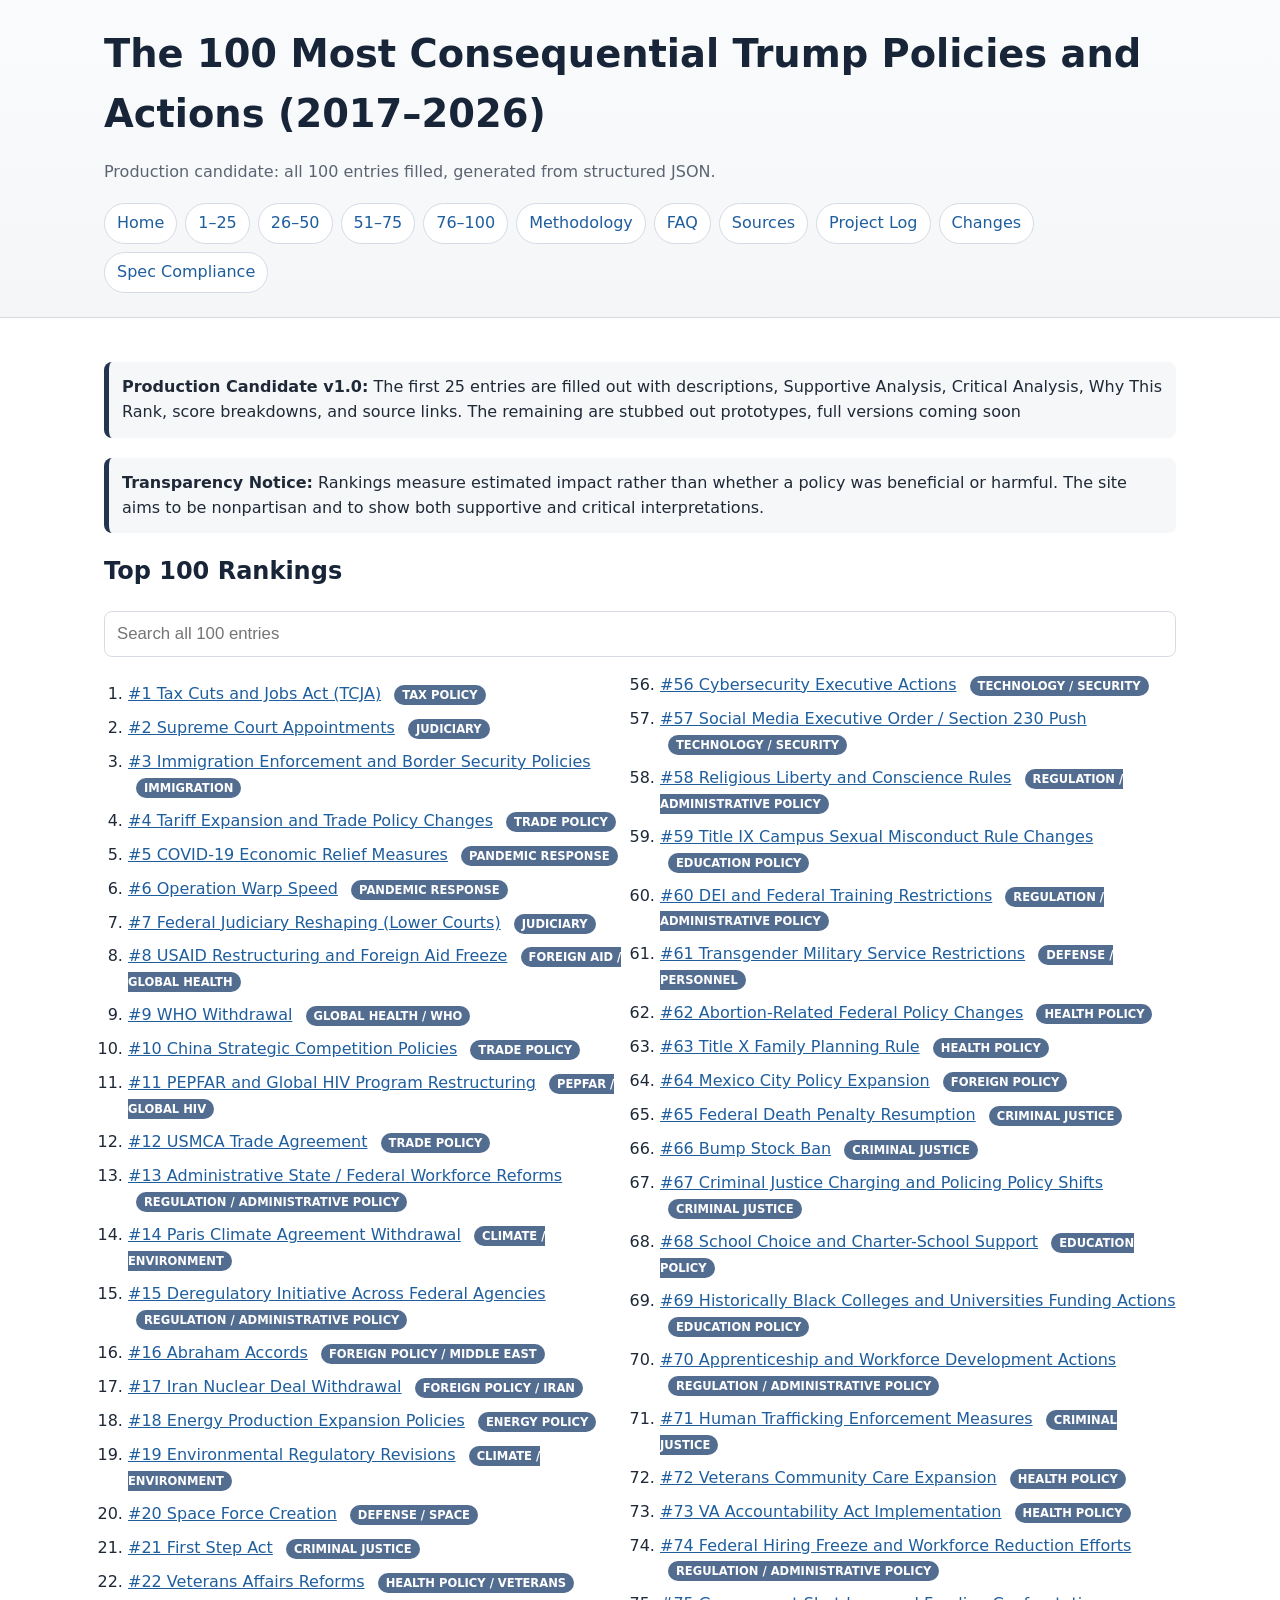
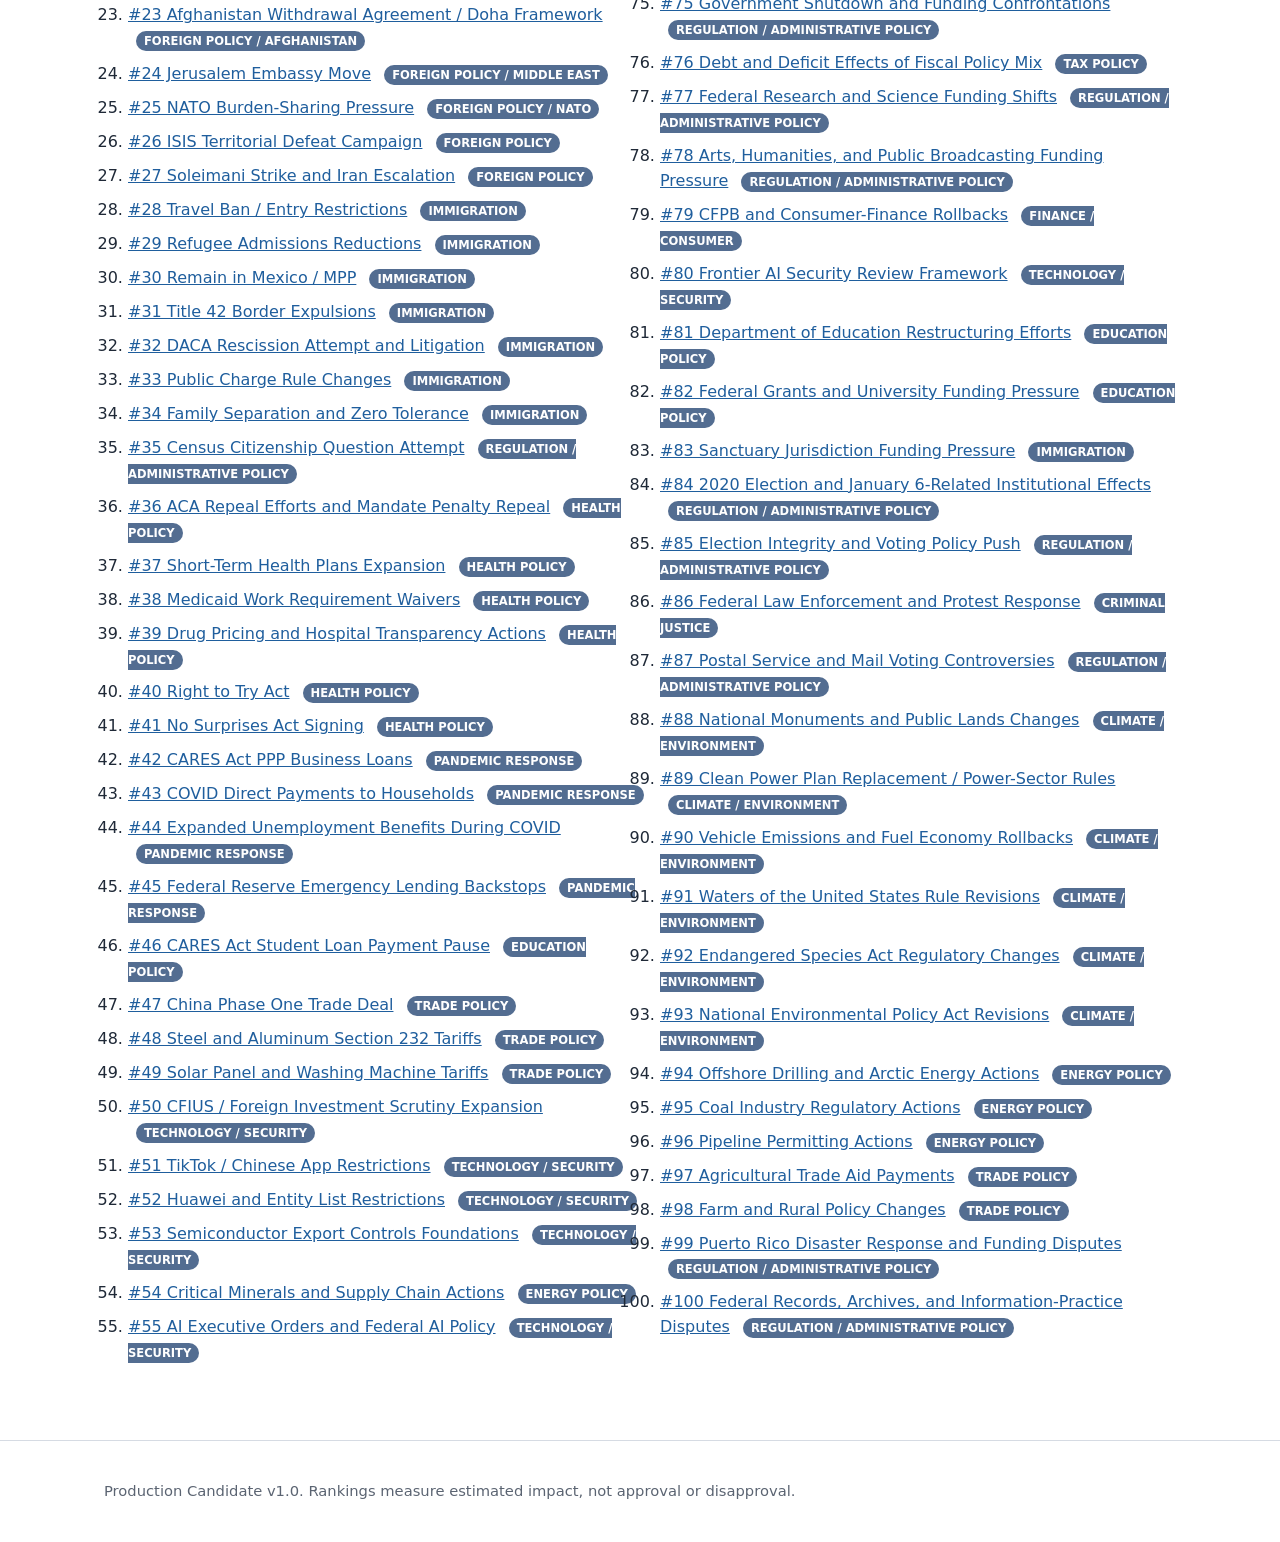
==== commit c67c1726: "Added note that 26-100 are stubbed out." ====
--- a/index.html
+++ b/index.html
@@ -14,7 +14,7 @@
 <nav><a href="index.html">Home</a><a href="page1.html">1–25</a><a href="page2.html">26–50</a><a href="page3.html">51–75</a><a href="page4.html">76–100</a><a href="methodology.html">Methodology</a><a href="faq.html">FAQ</a><a href="sources.html">Sources</a><a href="project-log.html">Project Log</a><a href="changes.html">Changes</a><a href="compliance.html">Spec Compliance</a></nav>
 </div></header>
 <main class="wrapper">
-<div class="notice"><strong>Production Candidate v1.0:</strong> All 100 entries are filled out with descriptions, Supportive Analysis, Critical Analysis, Why This Rank, score breakdowns, and source links.</div>
+<div class="notice"><strong>Production Candidate v1.0:</strong> The first 25 entries are filled out with descriptions, Supportive Analysis, Critical Analysis, Why This Rank, score breakdowns, and source links. The remaining are stubbed out prototypes, full versions coming soon</div>
 <div class="notice"><strong>Transparency Notice:</strong> Rankings measure estimated impact rather than whether a policy was beneficial or harmful. The site aims to be nonpartisan and to show both supportive and critical interpretations.</div>
 <h2>Top 100 Rankings</h2>
 <input id="q" class="searchbox" placeholder="Search all 100 entries">
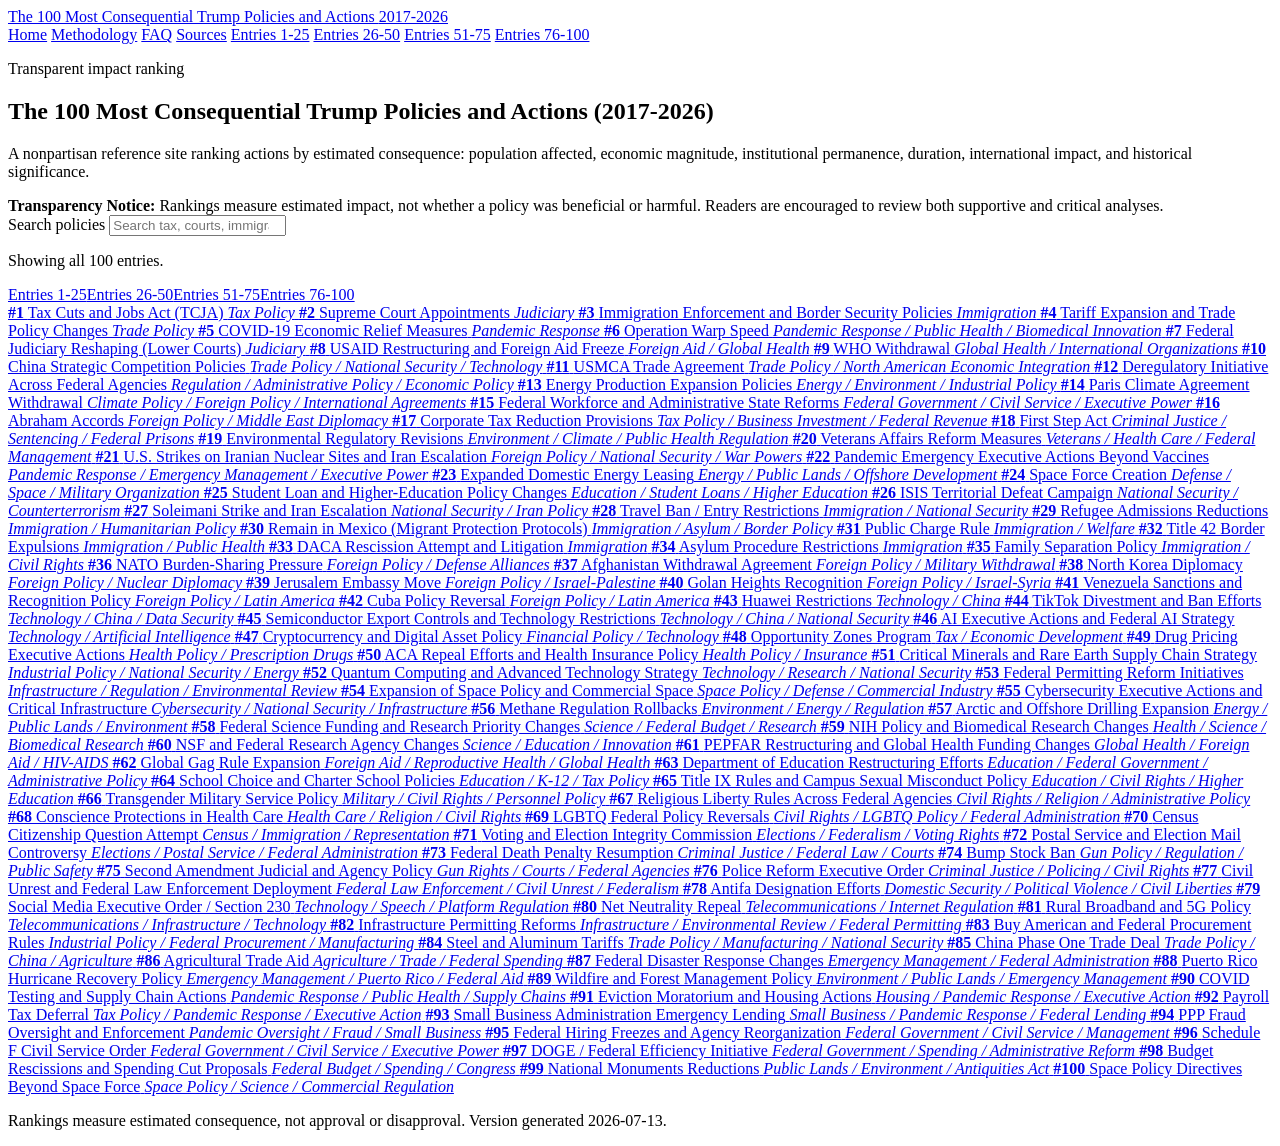
==== commit 22535169: "trump_consequential_policies_full_html_v2_1 This is the first production version I am publishing." ====
--- a/index.html
+++ b/index.html
@@ -1,27 +1,558 @@
-<!doctype html>
-<html lang="en"><head>
-<meta charset="utf-8">
-<meta name="viewport" content="width=device-width,initial-scale=1">
-<title>Top 100 Trump Policies Ranked by Impact</title>
-<meta name="description" content="Production candidate ranking of the 100 most consequential Trump policies and actions from 2017 to 2026.">
-<link rel="canonical" href="https://example.com/">
-<link rel="stylesheet" href="style.css">
-<script type="application/ld+json">{"@context": "https://schema.org", "@type": "WebSite", "name": "The 100 Most Consequential Trump Policies and Actions (2017\u20132026)", "description": "A transparent, nonpartisan ranking of Trump-era policies and actions by estimated impact."}</script>
-</head><body>
-<header><div class="wrapper">
-<h1>The 100 Most Consequential Trump Policies and Actions (2017–2026)</h1>
-<p class="meta">Production candidate: all 100 entries filled, generated from structured JSON.</p>
-<nav><a href="index.html">Home</a><a href="page1.html">1–25</a><a href="page2.html">26–50</a><a href="page3.html">51–75</a><a href="page4.html">76–100</a><a href="methodology.html">Methodology</a><a href="faq.html">FAQ</a><a href="sources.html">Sources</a><a href="project-log.html">Project Log</a><a href="changes.html">Changes</a><a href="compliance.html">Spec Compliance</a></nav>
-</div></header>
-<main class="wrapper">
-<div class="notice"><strong>Production Candidate v1.0:</strong> The first 25 entries are filled out with descriptions, Supportive Analysis, Critical Analysis, Why This Rank, score breakdowns, and source links. The remaining are stubbed out prototypes, full versions coming soon</div>
-<div class="notice"><strong>Transparency Notice:</strong> Rankings measure estimated impact rather than whether a policy was beneficial or harmful. The site aims to be nonpartisan and to show both supportive and critical interpretations.</div>
-<h2>Top 100 Rankings</h2>
-<input id="q" class="searchbox" placeholder="Search all 100 entries">
-<ol id="rankList" class="rank-list"><li><a href="page1.html#rank1">#1 Tax Cuts and Jobs Act (TCJA)</a> <span class="badge">Tax Policy</span></li><li><a href="page1.html#rank2">#2 Supreme Court Appointments</a> <span class="badge">Judiciary</span></li><li><a href="page1.html#rank3">#3 Immigration Enforcement and Border Security Policies</a> <span class="badge">Immigration</span></li><li><a href="page1.html#rank4">#4 Tariff Expansion and Trade Policy Changes</a> <span class="badge">Trade Policy</span></li><li><a href="page1.html#rank5">#5 COVID-19 Economic Relief Measures</a> <span class="badge">Pandemic Response</span></li><li><a href="page1.html#rank6">#6 Operation Warp Speed</a> <span class="badge">Pandemic Response</span></li><li><a href="page1.html#rank7">#7 Federal Judiciary Reshaping (Lower Courts)</a> <span class="badge">Judiciary</span></li><li><a href="page1.html#rank8">#8 USAID Restructuring and Foreign Aid Freeze</a> <span class="badge">Foreign Aid / Global Health</span></li><li><a href="page1.html#rank9">#9 WHO Withdrawal</a> <span class="badge">Global Health / WHO</span></li><li><a href="page1.html#rank10">#10 China Strategic Competition Policies</a> <span class="badge">Trade Policy</span></li><li><a href="page1.html#rank11">#11 PEPFAR and Global HIV Program Restructuring</a> <span class="badge">PEPFAR / Global HIV</span></li><li><a href="page1.html#rank12">#12 USMCA Trade Agreement</a> <span class="badge">Trade Policy</span></li><li><a href="page1.html#rank13">#13 Administrative State / Federal Workforce Reforms</a> <span class="badge">Regulation / Administrative Policy</span></li><li><a href="page1.html#rank14">#14 Paris Climate Agreement Withdrawal</a> <span class="badge">Climate / Environment</span></li><li><a href="page1.html#rank15">#15 Deregulatory Initiative Across Federal Agencies</a> <span class="badge">Regulation / Administrative Policy</span></li><li><a href="page1.html#rank16">#16 Abraham Accords</a> <span class="badge">Foreign Policy / Middle East</span></li><li><a href="page1.html#rank17">#17 Iran Nuclear Deal Withdrawal</a> <span class="badge">Foreign Policy / Iran</span></li><li><a href="page1.html#rank18">#18 Energy Production Expansion Policies</a> <span class="badge">Energy Policy</span></li><li><a href="page1.html#rank19">#19 Environmental Regulatory Revisions</a> <span class="badge">Climate / Environment</span></li><li><a href="page1.html#rank20">#20 Space Force Creation</a> <span class="badge">Defense / Space</span></li><li><a href="page1.html#rank21">#21 First Step Act</a> <span class="badge">Criminal Justice</span></li><li><a href="page1.html#rank22">#22 Veterans Affairs Reforms</a> <span class="badge">Health Policy / Veterans</span></li><li><a href="page1.html#rank23">#23 Afghanistan Withdrawal Agreement / Doha Framework</a> <span class="badge">Foreign Policy / Afghanistan</span></li><li><a href="page1.html#rank24">#24 Jerusalem Embassy Move</a> <span class="badge">Foreign Policy / Middle East</span></li><li><a href="page1.html#rank25">#25 NATO Burden-Sharing Pressure</a> <span class="badge">Foreign Policy / NATO</span></li><li><a href="page2.html#rank26">#26 ISIS Territorial Defeat Campaign</a> <span class="badge">Foreign Policy</span></li><li><a href="page2.html#rank27">#27 Soleimani Strike and Iran Escalation</a> <span class="badge">Foreign Policy</span></li><li><a href="page2.html#rank28">#28 Travel Ban / Entry Restrictions</a> <span class="badge">Immigration</span></li><li><a href="page2.html#rank29">#29 Refugee Admissions Reductions</a> <span class="badge">Immigration</span></li><li><a href="page2.html#rank30">#30 Remain in Mexico / MPP</a> <span class="badge">Immigration</span></li><li><a href="page2.html#rank31">#31 Title 42 Border Expulsions</a> <span class="badge">Immigration</span></li><li><a href="page2.html#rank32">#32 DACA Rescission Attempt and Litigation</a> <span class="badge">Immigration</span></li><li><a href="page2.html#rank33">#33 Public Charge Rule Changes</a> <span class="badge">Immigration</span></li><li><a href="page2.html#rank34">#34 Family Separation and Zero Tolerance</a> <span class="badge">Immigration</span></li><li><a href="page2.html#rank35">#35 Census Citizenship Question Attempt</a> <span class="badge">Regulation / Administrative Policy</span></li><li><a href="page2.html#rank36">#36 ACA Repeal Efforts and Mandate Penalty Repeal</a> <span class="badge">Health Policy</span></li><li><a href="page2.html#rank37">#37 Short-Term Health Plans Expansion</a> <span class="badge">Health Policy</span></li><li><a href="page2.html#rank38">#38 Medicaid Work Requirement Waivers</a> <span class="badge">Health Policy</span></li><li><a href="page2.html#rank39">#39 Drug Pricing and Hospital Transparency Actions</a> <span class="badge">Health Policy</span></li><li><a href="page2.html#rank40">#40 Right to Try Act</a> <span class="badge">Health Policy</span></li><li><a href="page2.html#rank41">#41 No Surprises Act Signing</a> <span class="badge">Health Policy</span></li><li><a href="page2.html#rank42">#42 CARES Act PPP Business Loans</a> <span class="badge">Pandemic Response</span></li><li><a href="page2.html#rank43">#43 COVID Direct Payments to Households</a> <span class="badge">Pandemic Response</span></li><li><a href="page2.html#rank44">#44 Expanded Unemployment Benefits During COVID</a> <span class="badge">Pandemic Response</span></li><li><a href="page2.html#rank45">#45 Federal Reserve Emergency Lending Backstops</a> <span class="badge">Pandemic Response</span></li><li><a href="page2.html#rank46">#46 CARES Act Student Loan Payment Pause</a> <span class="badge">Education Policy</span></li><li><a href="page2.html#rank47">#47 China Phase One Trade Deal</a> <span class="badge">Trade Policy</span></li><li><a href="page2.html#rank48">#48 Steel and Aluminum Section 232 Tariffs</a> <span class="badge">Trade Policy</span></li><li><a href="page2.html#rank49">#49 Solar Panel and Washing Machine Tariffs</a> <span class="badge">Trade Policy</span></li><li><a href="page2.html#rank50">#50 CFIUS / Foreign Investment Scrutiny Expansion</a> <span class="badge">Technology / Security</span></li><li><a href="page3.html#rank51">#51 TikTok / Chinese App Restrictions</a> <span class="badge">Technology / Security</span></li><li><a href="page3.html#rank52">#52 Huawei and Entity List Restrictions</a> <span class="badge">Technology / Security</span></li><li><a href="page3.html#rank53">#53 Semiconductor Export Controls Foundations</a> <span class="badge">Technology / Security</span></li><li><a href="page3.html#rank54">#54 Critical Minerals and Supply Chain Actions</a> <span class="badge">Energy Policy</span></li><li><a href="page3.html#rank55">#55 AI Executive Orders and Federal AI Policy</a> <span class="badge">Technology / Security</span></li><li><a href="page3.html#rank56">#56 Cybersecurity Executive Actions</a> <span class="badge">Technology / Security</span></li><li><a href="page3.html#rank57">#57 Social Media Executive Order / Section 230 Push</a> <span class="badge">Technology / Security</span></li><li><a href="page3.html#rank58">#58 Religious Liberty and Conscience Rules</a> <span class="badge">Regulation / Administrative Policy</span></li><li><a href="page3.html#rank59">#59 Title IX Campus Sexual Misconduct Rule Changes</a> <span class="badge">Education Policy</span></li><li><a href="page3.html#rank60">#60 DEI and Federal Training Restrictions</a> <span class="badge">Regulation / Administrative Policy</span></li><li><a href="page3.html#rank61">#61 Transgender Military Service Restrictions</a> <span class="badge">Defense / Personnel</span></li><li><a href="page3.html#rank62">#62 Abortion-Related Federal Policy Changes</a> <span class="badge">Health Policy</span></li><li><a href="page3.html#rank63">#63 Title X Family Planning Rule</a> <span class="badge">Health Policy</span></li><li><a href="page3.html#rank64">#64 Mexico City Policy Expansion</a> <span class="badge">Foreign Policy</span></li><li><a href="page3.html#rank65">#65 Federal Death Penalty Resumption</a> <span class="badge">Criminal Justice</span></li><li><a href="page3.html#rank66">#66 Bump Stock Ban</a> <span class="badge">Criminal Justice</span></li><li><a href="page3.html#rank67">#67 Criminal Justice Charging and Policing Policy Shifts</a> <span class="badge">Criminal Justice</span></li><li><a href="page3.html#rank68">#68 School Choice and Charter-School Support</a> <span class="badge">Education Policy</span></li><li><a href="page3.html#rank69">#69 Historically Black Colleges and Universities Funding Actions</a> <span class="badge">Education Policy</span></li><li><a href="page3.html#rank70">#70 Apprenticeship and Workforce Development Actions</a> <span class="badge">Regulation / Administrative Policy</span></li><li><a href="page3.html#rank71">#71 Human Trafficking Enforcement Measures</a> <span class="badge">Criminal Justice</span></li><li><a href="page3.html#rank72">#72 Veterans Community Care Expansion</a> <span class="badge">Health Policy</span></li><li><a href="page3.html#rank73">#73 VA Accountability Act Implementation</a> <span class="badge">Health Policy</span></li><li><a href="page3.html#rank74">#74 Federal Hiring Freeze and Workforce Reduction Efforts</a> <span class="badge">Regulation / Administrative Policy</span></li><li><a href="page3.html#rank75">#75 Government Shutdown and Funding Confrontations</a> <span class="badge">Regulation / Administrative Policy</span></li><li><a href="page4.html#rank76">#76 Debt and Deficit Effects of Fiscal Policy Mix</a> <span class="badge">Tax Policy</span></li><li><a href="page4.html#rank77">#77 Federal Research and Science Funding Shifts</a> <span class="badge">Regulation / Administrative Policy</span></li><li><a href="page4.html#rank78">#78 Arts, Humanities, and Public Broadcasting Funding Pressure</a> <span class="badge">Regulation / Administrative Policy</span></li><li><a href="page4.html#rank79">#79 CFPB and Consumer-Finance Rollbacks</a> <span class="badge">Finance / Consumer</span></li><li><a href="page4.html#rank80">#80 Frontier AI Security Review Framework</a> <span class="badge">Technology / Security</span></li><li><a href="page4.html#rank81">#81 Department of Education Restructuring Efforts</a> <span class="badge">Education Policy</span></li><li><a href="page4.html#rank82">#82 Federal Grants and University Funding Pressure</a> <span class="badge">Education Policy</span></li><li><a href="page4.html#rank83">#83 Sanctuary Jurisdiction Funding Pressure</a> <span class="badge">Immigration</span></li><li><a href="page4.html#rank84">#84 2020 Election and January 6-Related Institutional Effects</a> <span class="badge">Regulation / Administrative Policy</span></li><li><a href="page4.html#rank85">#85 Election Integrity and Voting Policy Push</a> <span class="badge">Regulation / Administrative Policy</span></li><li><a href="page4.html#rank86">#86 Federal Law Enforcement and Protest Response</a> <span class="badge">Criminal Justice</span></li><li><a href="page4.html#rank87">#87 Postal Service and Mail Voting Controversies</a> <span class="badge">Regulation / Administrative Policy</span></li><li><a href="page4.html#rank88">#88 National Monuments and Public Lands Changes</a> <span class="badge">Climate / Environment</span></li><li><a href="page4.html#rank89">#89 Clean Power Plan Replacement / Power-Sector Rules</a> <span class="badge">Climate / Environment</span></li><li><a href="page4.html#rank90">#90 Vehicle Emissions and Fuel Economy Rollbacks</a> <span class="badge">Climate / Environment</span></li><li><a href="page4.html#rank91">#91 Waters of the United States Rule Revisions</a> <span class="badge">Climate / Environment</span></li><li><a href="page4.html#rank92">#92 Endangered Species Act Regulatory Changes</a> <span class="badge">Climate / Environment</span></li><li><a href="page4.html#rank93">#93 National Environmental Policy Act Revisions</a> <span class="badge">Climate / Environment</span></li><li><a href="page4.html#rank94">#94 Offshore Drilling and Arctic Energy Actions</a> <span class="badge">Energy Policy</span></li><li><a href="page4.html#rank95">#95 Coal Industry Regulatory Actions</a> <span class="badge">Energy Policy</span></li><li><a href="page4.html#rank96">#96 Pipeline Permitting Actions</a> <span class="badge">Energy Policy</span></li><li><a href="page4.html#rank97">#97 Agricultural Trade Aid Payments</a> <span class="badge">Trade Policy</span></li><li><a href="page4.html#rank98">#98 Farm and Rural Policy Changes</a> <span class="badge">Trade Policy</span></li><li><a href="page4.html#rank99">#99 Puerto Rico Disaster Response and Funding Disputes</a> <span class="badge">Regulation / Administrative Policy</span></li><li><a href="page4.html#rank100">#100 Federal Records, Archives, and Information-Practice Disputes</a> <span class="badge">Regulation / Administrative Policy</span></li></ol>
-<script>
-q.oninput=()=>{let v=q.value.toLowerCase();document.querySelectorAll("#rankList li").forEach(li=>li.style.display=li.textContent.toLowerCase().includes(v)?"":"none")}
-</script>
-</main>
-<footer><div class="wrapper"><p>Production Candidate v1.0. Rankings measure estimated impact, not approval or disapproval.</p></div></footer>
-</body></html>+<!doctype html>
+<html lang="en">
+<head>
+  <!-- Google tag (gtag.js) -->
+<script async src="https://www.googletagmanager.com/gtag/js?id=G-BQTNHB9WEV"></script>
+<script>
+  window.dataLayer = window.dataLayer || [];
+  function gtag(){dataLayer.push(arguments);}
+  gtag('js', new Date());
+
+  gtag('config', 'G-BQTNHB9WEV');
+</script>
+  <meta charset="utf-8">
+  <meta name="viewport" content="width=device-width, initial-scale=1">
+  <title>The 100 Most Consequential Trump Policies and Actions (2017-2026)</title>
+  <meta name="description" content="A nonpartisan ranking of Trump policies and actions by estimated impact, with supportive and critical analyses.">
+  <link rel="stylesheet" href="assets/styles.css">
+  
+</head>
+<body>
+<header class="site-header">
+  <a class="brand" href="index.html">The 100 Most Consequential Trump Policies and Actions <span>2017-2026</span></a>
+  <nav class="site-nav" aria-label="Site navigation"><a class="active" href="index.html">Home</a>
+<a href="methodology.html">Methodology</a>
+<a href="faq.html">FAQ</a>
+<a href="sources.html">Sources</a>
+<a href="entries-001-025.html">Entries 1-25</a>
+<a href="entries-026-050.html">Entries 26-50</a>
+<a href="entries-051-075.html">Entries 51-75</a>
+<a href="entries-076-100.html">Entries 76-100</a></nav>
+</header>
+<main>
+
+<section class="hero">
+  <p class="eyebrow">Transparent impact ranking</p>
+  <h1>The 100 Most Consequential Trump Policies and Actions (2017-2026)</h1>
+  <p class="lede">A nonpartisan reference site ranking actions by estimated consequence: population affected, economic magnitude, institutional permanence, duration, international impact, and historical significance.</p>
+  <div class="notice"><strong>Transparency Notice:</strong> Rankings measure estimated impact, not whether a policy was beneficial or harmful. Readers are encouraged to review both supportive and critical analyses.</div>
+</section>
+<section class="home-tools">
+  <label for="rank-search">Search policies</label>
+  <input id="rank-search" type="search" placeholder="Search tax, courts, immigration, tariffs, science, Iran..." autocomplete="off">
+  <p id="search-count">Showing all 100 entries.</p>
+</section>
+<section class="range-links" aria-label="Entry pages">
+  <a href="entries-001-025.html">Entries 1-25</a><a href="entries-026-050.html">Entries 26-50</a><a href="entries-051-075.html">Entries 51-75</a><a href="entries-076-100.html">Entries 76-100</a>
+</section>
+<section class="rank-list" id="rank-list">
+  
+<a class="home-rank" href="entries-001-025.html?open=1#rank-001" data-title="tax cuts and jobs act (tcja)" data-category="tax policy">
+  <strong>#1</strong>
+  <span>Tax Cuts and Jobs Act (TCJA)</span>
+  <em>Tax Policy</em>
+</a>
+<a class="home-rank" href="entries-001-025.html?open=1#rank-002" data-title="supreme court appointments" data-category="judiciary">
+  <strong>#2</strong>
+  <span>Supreme Court Appointments</span>
+  <em>Judiciary</em>
+</a>
+<a class="home-rank" href="entries-001-025.html?open=1#rank-003" data-title="immigration enforcement and border security policies" data-category="immigration">
+  <strong>#3</strong>
+  <span>Immigration Enforcement and Border Security Policies</span>
+  <em>Immigration</em>
+</a>
+<a class="home-rank" href="entries-001-025.html?open=1#rank-004" data-title="tariff expansion and trade policy changes" data-category="trade policy">
+  <strong>#4</strong>
+  <span>Tariff Expansion and Trade Policy Changes</span>
+  <em>Trade Policy</em>
+</a>
+<a class="home-rank" href="entries-001-025.html?open=1#rank-005" data-title="covid-19 economic relief measures" data-category="pandemic response">
+  <strong>#5</strong>
+  <span>COVID-19 Economic Relief Measures</span>
+  <em>Pandemic Response</em>
+</a>
+<a class="home-rank" href="entries-001-025.html?open=1#rank-006" data-title="operation warp speed" data-category="pandemic response / public health / biomedical innovation">
+  <strong>#6</strong>
+  <span>Operation Warp Speed</span>
+  <em>Pandemic Response / Public Health / Biomedical Innovation</em>
+</a>
+<a class="home-rank" href="entries-001-025.html?open=1#rank-007" data-title="federal judiciary reshaping (lower courts)" data-category="judiciary">
+  <strong>#7</strong>
+  <span>Federal Judiciary Reshaping (Lower Courts)</span>
+  <em>Judiciary</em>
+</a>
+<a class="home-rank" href="entries-001-025.html?open=1#rank-008" data-title="usaid restructuring and foreign aid freeze" data-category="foreign aid / global health">
+  <strong>#8</strong>
+  <span>USAID Restructuring and Foreign Aid Freeze</span>
+  <em>Foreign Aid / Global Health</em>
+</a>
+<a class="home-rank" href="entries-001-025.html?open=1#rank-009" data-title="who withdrawal" data-category="global health / international organizations">
+  <strong>#9</strong>
+  <span>WHO Withdrawal</span>
+  <em>Global Health / International Organizations</em>
+</a>
+<a class="home-rank" href="entries-001-025.html?open=1#rank-010" data-title="china strategic competition policies" data-category="trade policy / national security / technology">
+  <strong>#10</strong>
+  <span>China Strategic Competition Policies</span>
+  <em>Trade Policy / National Security / Technology</em>
+</a>
+<a class="home-rank" href="entries-001-025.html?open=1#rank-011" data-title="usmca trade agreement" data-category="trade policy / north american economic integration">
+  <strong>#11</strong>
+  <span>USMCA Trade Agreement</span>
+  <em>Trade Policy / North American Economic Integration</em>
+</a>
+<a class="home-rank" href="entries-001-025.html?open=1#rank-012" data-title="deregulatory initiative across federal agencies" data-category="regulation / administrative policy / economic policy">
+  <strong>#12</strong>
+  <span>Deregulatory Initiative Across Federal Agencies</span>
+  <em>Regulation / Administrative Policy / Economic Policy</em>
+</a>
+<a class="home-rank" href="entries-001-025.html?open=1#rank-013" data-title="energy production expansion policies" data-category="energy / environment / industrial policy">
+  <strong>#13</strong>
+  <span>Energy Production Expansion Policies</span>
+  <em>Energy / Environment / Industrial Policy</em>
+</a>
+<a class="home-rank" href="entries-001-025.html?open=1#rank-014" data-title="paris climate agreement withdrawal" data-category="climate policy / foreign policy / international agreements">
+  <strong>#14</strong>
+  <span>Paris Climate Agreement Withdrawal</span>
+  <em>Climate Policy / Foreign Policy / International Agreements</em>
+</a>
+<a class="home-rank" href="entries-001-025.html?open=1#rank-015" data-title="federal workforce and administrative state reforms" data-category="federal government / civil service / executive power">
+  <strong>#15</strong>
+  <span>Federal Workforce and Administrative State Reforms</span>
+  <em>Federal Government / Civil Service / Executive Power</em>
+</a>
+<a class="home-rank" href="entries-001-025.html?open=1#rank-016" data-title="abraham accords" data-category="foreign policy / middle east diplomacy">
+  <strong>#16</strong>
+  <span>Abraham Accords</span>
+  <em>Foreign Policy / Middle East Diplomacy</em>
+</a>
+<a class="home-rank" href="entries-001-025.html?open=1#rank-017" data-title="corporate tax reduction provisions" data-category="tax policy / business investment / federal revenue">
+  <strong>#17</strong>
+  <span>Corporate Tax Reduction Provisions</span>
+  <em>Tax Policy / Business Investment / Federal Revenue</em>
+</a>
+<a class="home-rank" href="entries-001-025.html?open=1#rank-018" data-title="first step act" data-category="criminal justice / sentencing / federal prisons">
+  <strong>#18</strong>
+  <span>First Step Act</span>
+  <em>Criminal Justice / Sentencing / Federal Prisons</em>
+</a>
+<a class="home-rank" href="entries-001-025.html?open=1#rank-019" data-title="environmental regulatory revisions" data-category="environment / climate / public health regulation">
+  <strong>#19</strong>
+  <span>Environmental Regulatory Revisions</span>
+  <em>Environment / Climate / Public Health Regulation</em>
+</a>
+<a class="home-rank" href="entries-001-025.html?open=1#rank-020" data-title="veterans affairs reform measures" data-category="veterans / health care / federal management">
+  <strong>#20</strong>
+  <span>Veterans Affairs Reform Measures</span>
+  <em>Veterans / Health Care / Federal Management</em>
+</a>
+<a class="home-rank" href="entries-001-025.html?open=1#rank-021" data-title="u.s. strikes on iranian nuclear sites and iran escalation" data-category="foreign policy / national security / war powers">
+  <strong>#21</strong>
+  <span>U.S. Strikes on Iranian Nuclear Sites and Iran Escalation</span>
+  <em>Foreign Policy / National Security / War Powers</em>
+</a>
+<a class="home-rank" href="entries-001-025.html?open=1#rank-022" data-title="pandemic emergency executive actions beyond vaccines" data-category="pandemic response / emergency management / executive power">
+  <strong>#22</strong>
+  <span>Pandemic Emergency Executive Actions Beyond Vaccines</span>
+  <em>Pandemic Response / Emergency Management / Executive Power</em>
+</a>
+<a class="home-rank" href="entries-001-025.html?open=1#rank-023" data-title="expanded domestic energy leasing" data-category="energy / public lands / offshore development">
+  <strong>#23</strong>
+  <span>Expanded Domestic Energy Leasing</span>
+  <em>Energy / Public Lands / Offshore Development</em>
+</a>
+<a class="home-rank" href="entries-001-025.html?open=1#rank-024" data-title="space force creation" data-category="defense / space / military organization">
+  <strong>#24</strong>
+  <span>Space Force Creation</span>
+  <em>Defense / Space / Military Organization</em>
+</a>
+<a class="home-rank" href="entries-001-025.html?open=1#rank-025" data-title="student loan and higher-education policy changes" data-category="education / student loans / higher education">
+  <strong>#25</strong>
+  <span>Student Loan and Higher-Education Policy Changes</span>
+  <em>Education / Student Loans / Higher Education</em>
+</a>
+<a class="home-rank" href="entries-026-050.html?open=1#rank-026" data-title="isis territorial defeat campaign" data-category="national security / counterterrorism">
+  <strong>#26</strong>
+  <span>ISIS Territorial Defeat Campaign</span>
+  <em>National Security / Counterterrorism</em>
+</a>
+<a class="home-rank" href="entries-026-050.html?open=1#rank-027" data-title="soleimani strike and iran escalation" data-category="national security / iran policy">
+  <strong>#27</strong>
+  <span>Soleimani Strike and Iran Escalation</span>
+  <em>National Security / Iran Policy</em>
+</a>
+<a class="home-rank" href="entries-026-050.html?open=1#rank-028" data-title="travel ban / entry restrictions" data-category="immigration / national security">
+  <strong>#28</strong>
+  <span>Travel Ban / Entry Restrictions</span>
+  <em>Immigration / National Security</em>
+</a>
+<a class="home-rank" href="entries-026-050.html?open=1#rank-029" data-title="refugee admissions reductions" data-category="immigration / humanitarian policy">
+  <strong>#29</strong>
+  <span>Refugee Admissions Reductions</span>
+  <em>Immigration / Humanitarian Policy</em>
+</a>
+<a class="home-rank" href="entries-026-050.html?open=1#rank-030" data-title="remain in mexico (migrant protection protocols)" data-category="immigration / asylum / border policy">
+  <strong>#30</strong>
+  <span>Remain in Mexico (Migrant Protection Protocols)</span>
+  <em>Immigration / Asylum / Border Policy</em>
+</a>
+<a class="home-rank" href="entries-026-050.html?open=1#rank-031" data-title="public charge rule" data-category="immigration / welfare">
+  <strong>#31</strong>
+  <span>Public Charge Rule</span>
+  <em>Immigration / Welfare</em>
+</a>
+<a class="home-rank" href="entries-026-050.html?open=1#rank-032" data-title="title 42 border expulsions" data-category="immigration / public health">
+  <strong>#32</strong>
+  <span>Title 42 Border Expulsions</span>
+  <em>Immigration / Public Health</em>
+</a>
+<a class="home-rank" href="entries-026-050.html?open=1#rank-033" data-title="daca rescission attempt and litigation" data-category="immigration">
+  <strong>#33</strong>
+  <span>DACA Rescission Attempt and Litigation</span>
+  <em>Immigration</em>
+</a>
+<a class="home-rank" href="entries-026-050.html?open=1#rank-034" data-title="asylum procedure restrictions" data-category="immigration">
+  <strong>#34</strong>
+  <span>Asylum Procedure Restrictions</span>
+  <em>Immigration</em>
+</a>
+<a class="home-rank" href="entries-026-050.html?open=1#rank-035" data-title="family separation policy" data-category="immigration / civil rights">
+  <strong>#35</strong>
+  <span>Family Separation Policy</span>
+  <em>Immigration / Civil Rights</em>
+</a>
+<a class="home-rank" href="entries-026-050.html?open=1#rank-036" data-title="nato burden-sharing pressure" data-category="foreign policy / defense alliances">
+  <strong>#36</strong>
+  <span>NATO Burden-Sharing Pressure</span>
+  <em>Foreign Policy / Defense Alliances</em>
+</a>
+<a class="home-rank" href="entries-026-050.html?open=1#rank-037" data-title="afghanistan withdrawal agreement" data-category="foreign policy / military withdrawal">
+  <strong>#37</strong>
+  <span>Afghanistan Withdrawal Agreement</span>
+  <em>Foreign Policy / Military Withdrawal</em>
+</a>
+<a class="home-rank" href="entries-026-050.html?open=1#rank-038" data-title="north korea diplomacy" data-category="foreign policy / nuclear diplomacy">
+  <strong>#38</strong>
+  <span>North Korea Diplomacy</span>
+  <em>Foreign Policy / Nuclear Diplomacy</em>
+</a>
+<a class="home-rank" href="entries-026-050.html?open=1#rank-039" data-title="jerusalem embassy move" data-category="foreign policy / israel-palestine">
+  <strong>#39</strong>
+  <span>Jerusalem Embassy Move</span>
+  <em>Foreign Policy / Israel-Palestine</em>
+</a>
+<a class="home-rank" href="entries-026-050.html?open=1#rank-040" data-title="golan heights recognition" data-category="foreign policy / israel-syria">
+  <strong>#40</strong>
+  <span>Golan Heights Recognition</span>
+  <em>Foreign Policy / Israel-Syria</em>
+</a>
+<a class="home-rank" href="entries-026-050.html?open=1#rank-041" data-title="venezuela sanctions and recognition policy" data-category="foreign policy / latin america">
+  <strong>#41</strong>
+  <span>Venezuela Sanctions and Recognition Policy</span>
+  <em>Foreign Policy / Latin America</em>
+</a>
+<a class="home-rank" href="entries-026-050.html?open=1#rank-042" data-title="cuba policy reversal" data-category="foreign policy / latin america">
+  <strong>#42</strong>
+  <span>Cuba Policy Reversal</span>
+  <em>Foreign Policy / Latin America</em>
+</a>
+<a class="home-rank" href="entries-026-050.html?open=1#rank-043" data-title="huawei restrictions" data-category="technology / china">
+  <strong>#43</strong>
+  <span>Huawei Restrictions</span>
+  <em>Technology / China</em>
+</a>
+<a class="home-rank" href="entries-026-050.html?open=1#rank-044" data-title="tiktok divestment and ban efforts" data-category="technology / china / data security">
+  <strong>#44</strong>
+  <span>TikTok Divestment and Ban Efforts</span>
+  <em>Technology / China / Data Security</em>
+</a>
+<a class="home-rank" href="entries-026-050.html?open=1#rank-045" data-title="semiconductor export controls and technology restrictions" data-category="technology / china / national security">
+  <strong>#45</strong>
+  <span>Semiconductor Export Controls and Technology Restrictions</span>
+  <em>Technology / China / National Security</em>
+</a>
+<a class="home-rank" href="entries-026-050.html?open=1#rank-046" data-title="ai executive actions and federal ai strategy" data-category="technology / artificial intelligence">
+  <strong>#46</strong>
+  <span>AI Executive Actions and Federal AI Strategy</span>
+  <em>Technology / Artificial Intelligence</em>
+</a>
+<a class="home-rank" href="entries-026-050.html?open=1#rank-047" data-title="cryptocurrency and digital asset policy" data-category="financial policy / technology">
+  <strong>#47</strong>
+  <span>Cryptocurrency and Digital Asset Policy</span>
+  <em>Financial Policy / Technology</em>
+</a>
+<a class="home-rank" href="entries-026-050.html?open=1#rank-048" data-title="opportunity zones program" data-category="tax / economic development">
+  <strong>#48</strong>
+  <span>Opportunity Zones Program</span>
+  <em>Tax / Economic Development</em>
+</a>
+<a class="home-rank" href="entries-026-050.html?open=1#rank-049" data-title="drug pricing executive actions" data-category="health policy / prescription drugs">
+  <strong>#49</strong>
+  <span>Drug Pricing Executive Actions</span>
+  <em>Health Policy / Prescription Drugs</em>
+</a>
+<a class="home-rank" href="entries-026-050.html?open=1#rank-050" data-title="aca repeal efforts and health insurance policy" data-category="health policy / insurance">
+  <strong>#50</strong>
+  <span>ACA Repeal Efforts and Health Insurance Policy</span>
+  <em>Health Policy / Insurance</em>
+</a>
+<a class="home-rank" href="entries-051-075.html?open=1#rank-051" data-title="critical minerals and rare earth supply chain strategy" data-category="industrial policy / national security / energy">
+  <strong>#51</strong>
+  <span>Critical Minerals and Rare Earth Supply Chain Strategy</span>
+  <em>Industrial Policy / National Security / Energy</em>
+</a>
+<a class="home-rank" href="entries-051-075.html?open=1#rank-052" data-title="quantum computing and advanced technology strategy" data-category="technology / research / national security">
+  <strong>#52</strong>
+  <span>Quantum Computing and Advanced Technology Strategy</span>
+  <em>Technology / Research / National Security</em>
+</a>
+<a class="home-rank" href="entries-051-075.html?open=1#rank-053" data-title="federal permitting reform initiatives" data-category="infrastructure / regulation / environmental review">
+  <strong>#53</strong>
+  <span>Federal Permitting Reform Initiatives</span>
+  <em>Infrastructure / Regulation / Environmental Review</em>
+</a>
+<a class="home-rank" href="entries-051-075.html?open=1#rank-054" data-title="expansion of space policy and commercial space" data-category="space policy / defense / commercial industry">
+  <strong>#54</strong>
+  <span>Expansion of Space Policy and Commercial Space</span>
+  <em>Space Policy / Defense / Commercial Industry</em>
+</a>
+<a class="home-rank" href="entries-051-075.html?open=1#rank-055" data-title="cybersecurity executive actions and critical infrastructure" data-category="cybersecurity / national security / infrastructure">
+  <strong>#55</strong>
+  <span>Cybersecurity Executive Actions and Critical Infrastructure</span>
+  <em>Cybersecurity / National Security / Infrastructure</em>
+</a>
+<a class="home-rank" href="entries-051-075.html?open=1#rank-056" data-title="methane regulation rollbacks" data-category="environment / energy / regulation">
+  <strong>#56</strong>
+  <span>Methane Regulation Rollbacks</span>
+  <em>Environment / Energy / Regulation</em>
+</a>
+<a class="home-rank" href="entries-051-075.html?open=1#rank-057" data-title="arctic and offshore drilling expansion" data-category="energy / public lands / environment">
+  <strong>#57</strong>
+  <span>Arctic and Offshore Drilling Expansion</span>
+  <em>Energy / Public Lands / Environment</em>
+</a>
+<a class="home-rank" href="entries-051-075.html?open=1#rank-058" data-title="federal science funding and research priority changes" data-category="science / federal budget / research">
+  <strong>#58</strong>
+  <span>Federal Science Funding and Research Priority Changes</span>
+  <em>Science / Federal Budget / Research</em>
+</a>
+<a class="home-rank" href="entries-051-075.html?open=1#rank-059" data-title="nih policy and biomedical research changes" data-category="health / science / biomedical research">
+  <strong>#59</strong>
+  <span>NIH Policy and Biomedical Research Changes</span>
+  <em>Health / Science / Biomedical Research</em>
+</a>
+<a class="home-rank" href="entries-051-075.html?open=1#rank-060" data-title="nsf and federal research agency changes" data-category="science / education / innovation">
+  <strong>#60</strong>
+  <span>NSF and Federal Research Agency Changes</span>
+  <em>Science / Education / Innovation</em>
+</a>
+<a class="home-rank" href="entries-051-075.html?open=1#rank-061" data-title="pepfar restructuring and global health funding changes" data-category="global health / foreign aid / hiv-aids">
+  <strong>#61</strong>
+  <span>PEPFAR Restructuring and Global Health Funding Changes</span>
+  <em>Global Health / Foreign Aid / HIV-AIDS</em>
+</a>
+<a class="home-rank" href="entries-051-075.html?open=1#rank-062" data-title="global gag rule expansion" data-category="foreign aid / reproductive health / global health">
+  <strong>#62</strong>
+  <span>Global Gag Rule Expansion</span>
+  <em>Foreign Aid / Reproductive Health / Global Health</em>
+</a>
+<a class="home-rank" href="entries-051-075.html?open=1#rank-063" data-title="department of education restructuring efforts" data-category="education / federal government / administrative policy">
+  <strong>#63</strong>
+  <span>Department of Education Restructuring Efforts</span>
+  <em>Education / Federal Government / Administrative Policy</em>
+</a>
+<a class="home-rank" href="entries-051-075.html?open=1#rank-064" data-title="school choice and charter school policies" data-category="education / k-12 / tax policy">
+  <strong>#64</strong>
+  <span>School Choice and Charter School Policies</span>
+  <em>Education / K-12 / Tax Policy</em>
+</a>
+<a class="home-rank" href="entries-051-075.html?open=1#rank-065" data-title="title ix rules and campus sexual misconduct policy" data-category="education / civil rights / higher education">
+  <strong>#65</strong>
+  <span>Title IX Rules and Campus Sexual Misconduct Policy</span>
+  <em>Education / Civil Rights / Higher Education</em>
+</a>
+<a class="home-rank" href="entries-051-075.html?open=1#rank-066" data-title="transgender military service policy" data-category="military / civil rights / personnel policy">
+  <strong>#66</strong>
+  <span>Transgender Military Service Policy</span>
+  <em>Military / Civil Rights / Personnel Policy</em>
+</a>
+<a class="home-rank" href="entries-051-075.html?open=1#rank-067" data-title="religious liberty rules across federal agencies" data-category="civil rights / religion / administrative policy">
+  <strong>#67</strong>
+  <span>Religious Liberty Rules Across Federal Agencies</span>
+  <em>Civil Rights / Religion / Administrative Policy</em>
+</a>
+<a class="home-rank" href="entries-051-075.html?open=1#rank-068" data-title="conscience protections in health care" data-category="health care / religion / civil rights">
+  <strong>#68</strong>
+  <span>Conscience Protections in Health Care</span>
+  <em>Health Care / Religion / Civil Rights</em>
+</a>
+<a class="home-rank" href="entries-051-075.html?open=1#rank-069" data-title="lgbtq federal policy reversals" data-category="civil rights / lgbtq policy / federal administration">
+  <strong>#69</strong>
+  <span>LGBTQ Federal Policy Reversals</span>
+  <em>Civil Rights / LGBTQ Policy / Federal Administration</em>
+</a>
+<a class="home-rank" href="entries-051-075.html?open=1#rank-070" data-title="census citizenship question attempt" data-category="census / immigration / representation">
+  <strong>#70</strong>
+  <span>Census Citizenship Question Attempt</span>
+  <em>Census / Immigration / Representation</em>
+</a>
+<a class="home-rank" href="entries-051-075.html?open=1#rank-071" data-title="voting and election integrity commission" data-category="elections / federalism / voting rights">
+  <strong>#71</strong>
+  <span>Voting and Election Integrity Commission</span>
+  <em>Elections / Federalism / Voting Rights</em>
+</a>
+<a class="home-rank" href="entries-051-075.html?open=1#rank-072" data-title="postal service and election mail controversy" data-category="elections / postal service / federal administration">
+  <strong>#72</strong>
+  <span>Postal Service and Election Mail Controversy</span>
+  <em>Elections / Postal Service / Federal Administration</em>
+</a>
+<a class="home-rank" href="entries-051-075.html?open=1#rank-073" data-title="federal death penalty resumption" data-category="criminal justice / federal law / courts">
+  <strong>#73</strong>
+  <span>Federal Death Penalty Resumption</span>
+  <em>Criminal Justice / Federal Law / Courts</em>
+</a>
+<a class="home-rank" href="entries-051-075.html?open=1#rank-074" data-title="bump stock ban" data-category="gun policy / regulation / public safety">
+  <strong>#74</strong>
+  <span>Bump Stock Ban</span>
+  <em>Gun Policy / Regulation / Public Safety</em>
+</a>
+<a class="home-rank" href="entries-051-075.html?open=1#rank-075" data-title="second amendment judicial and agency policy" data-category="gun rights / courts / federal agencies">
+  <strong>#75</strong>
+  <span>Second Amendment Judicial and Agency Policy</span>
+  <em>Gun Rights / Courts / Federal Agencies</em>
+</a>
+<a class="home-rank" href="entries-076-100.html?open=1#rank-076" data-title="police reform executive order" data-category="criminal justice / policing / civil rights">
+  <strong>#76</strong>
+  <span>Police Reform Executive Order</span>
+  <em>Criminal Justice / Policing / Civil Rights</em>
+</a>
+<a class="home-rank" href="entries-076-100.html?open=1#rank-077" data-title="civil unrest and federal law enforcement deployment" data-category="federal law enforcement / civil unrest / federalism">
+  <strong>#77</strong>
+  <span>Civil Unrest and Federal Law Enforcement Deployment</span>
+  <em>Federal Law Enforcement / Civil Unrest / Federalism</em>
+</a>
+<a class="home-rank" href="entries-076-100.html?open=1#rank-078" data-title="antifa designation efforts" data-category="domestic security / political violence / civil liberties">
+  <strong>#78</strong>
+  <span>Antifa Designation Efforts</span>
+  <em>Domestic Security / Political Violence / Civil Liberties</em>
+</a>
+<a class="home-rank" href="entries-076-100.html?open=1#rank-079" data-title="social media executive order / section 230" data-category="technology / speech / platform regulation">
+  <strong>#79</strong>
+  <span>Social Media Executive Order / Section 230</span>
+  <em>Technology / Speech / Platform Regulation</em>
+</a>
+<a class="home-rank" href="entries-076-100.html?open=1#rank-080" data-title="net neutrality repeal" data-category="telecommunications / internet regulation">
+  <strong>#80</strong>
+  <span>Net Neutrality Repeal</span>
+  <em>Telecommunications / Internet Regulation</em>
+</a>
+<a class="home-rank" href="entries-076-100.html?open=1#rank-081" data-title="rural broadband and 5g policy" data-category="telecommunications / infrastructure / technology">
+  <strong>#81</strong>
+  <span>Rural Broadband and 5G Policy</span>
+  <em>Telecommunications / Infrastructure / Technology</em>
+</a>
+<a class="home-rank" href="entries-076-100.html?open=1#rank-082" data-title="infrastructure permitting reforms" data-category="infrastructure / environmental review / federal permitting">
+  <strong>#82</strong>
+  <span>Infrastructure Permitting Reforms</span>
+  <em>Infrastructure / Environmental Review / Federal Permitting</em>
+</a>
+<a class="home-rank" href="entries-076-100.html?open=1#rank-083" data-title="buy american and federal procurement rules" data-category="industrial policy / federal procurement / manufacturing">
+  <strong>#83</strong>
+  <span>Buy American and Federal Procurement Rules</span>
+  <em>Industrial Policy / Federal Procurement / Manufacturing</em>
+</a>
+<a class="home-rank" href="entries-076-100.html?open=1#rank-084" data-title="steel and aluminum tariffs" data-category="trade policy / manufacturing / national security">
+  <strong>#84</strong>
+  <span>Steel and Aluminum Tariffs</span>
+  <em>Trade Policy / Manufacturing / National Security</em>
+</a>
+<a class="home-rank" href="entries-076-100.html?open=1#rank-085" data-title="china phase one trade deal" data-category="trade policy / china / agriculture">
+  <strong>#85</strong>
+  <span>China Phase One Trade Deal</span>
+  <em>Trade Policy / China / Agriculture</em>
+</a>
+<a class="home-rank" href="entries-076-100.html?open=1#rank-086" data-title="agricultural trade aid" data-category="agriculture / trade / federal spending">
+  <strong>#86</strong>
+  <span>Agricultural Trade Aid</span>
+  <em>Agriculture / Trade / Federal Spending</em>
+</a>
+<a class="home-rank" href="entries-076-100.html?open=1#rank-087" data-title="federal disaster response changes" data-category="emergency management / federal administration">
+  <strong>#87</strong>
+  <span>Federal Disaster Response Changes</span>
+  <em>Emergency Management / Federal Administration</em>
+</a>
+<a class="home-rank" href="entries-076-100.html?open=1#rank-088" data-title="puerto rico hurricane recovery policy" data-category="emergency management / puerto rico / federal aid">
+  <strong>#88</strong>
+  <span>Puerto Rico Hurricane Recovery Policy</span>
+  <em>Emergency Management / Puerto Rico / Federal Aid</em>
+</a>
+<a class="home-rank" href="entries-076-100.html?open=1#rank-089" data-title="wildfire and forest management policy" data-category="environment / public lands / emergency management">
+  <strong>#89</strong>
+  <span>Wildfire and Forest Management Policy</span>
+  <em>Environment / Public Lands / Emergency Management</em>
+</a>
+<a class="home-rank" href="entries-076-100.html?open=1#rank-090" data-title="covid testing and supply chain actions" data-category="pandemic response / public health / supply chains">
+  <strong>#90</strong>
+  <span>COVID Testing and Supply Chain Actions</span>
+  <em>Pandemic Response / Public Health / Supply Chains</em>
+</a>
+<a class="home-rank" href="entries-076-100.html?open=1#rank-091" data-title="eviction moratorium and housing actions" data-category="housing / pandemic response / executive action">
+  <strong>#91</strong>
+  <span>Eviction Moratorium and Housing Actions</span>
+  <em>Housing / Pandemic Response / Executive Action</em>
+</a>
+<a class="home-rank" href="entries-076-100.html?open=1#rank-092" data-title="payroll tax deferral" data-category="tax policy / pandemic response / executive action">
+  <strong>#92</strong>
+  <span>Payroll Tax Deferral</span>
+  <em>Tax Policy / Pandemic Response / Executive Action</em>
+</a>
+<a class="home-rank" href="entries-076-100.html?open=1#rank-093" data-title="small business administration emergency lending" data-category="small business / pandemic response / federal lending">
+  <strong>#93</strong>
+  <span>Small Business Administration Emergency Lending</span>
+  <em>Small Business / Pandemic Response / Federal Lending</em>
+</a>
+<a class="home-rank" href="entries-076-100.html?open=1#rank-094" data-title="ppp fraud oversight and enforcement" data-category="pandemic oversight / fraud / small business">
+  <strong>#94</strong>
+  <span>PPP Fraud Oversight and Enforcement</span>
+  <em>Pandemic Oversight / Fraud / Small Business</em>
+</a>
+<a class="home-rank" href="entries-076-100.html?open=1#rank-095" data-title="federal hiring freezes and agency reorganization" data-category="federal government / civil service / management">
+  <strong>#95</strong>
+  <span>Federal Hiring Freezes and Agency Reorganization</span>
+  <em>Federal Government / Civil Service / Management</em>
+</a>
+<a class="home-rank" href="entries-076-100.html?open=1#rank-096" data-title="schedule f civil service order" data-category="federal government / civil service / executive power">
+  <strong>#96</strong>
+  <span>Schedule F Civil Service Order</span>
+  <em>Federal Government / Civil Service / Executive Power</em>
+</a>
+<a class="home-rank" href="entries-076-100.html?open=1#rank-097" data-title="doge / federal efficiency initiative" data-category="federal government / spending / administrative reform">
+  <strong>#97</strong>
+  <span>DOGE / Federal Efficiency Initiative</span>
+  <em>Federal Government / Spending / Administrative Reform</em>
+</a>
+<a class="home-rank" href="entries-076-100.html?open=1#rank-098" data-title="budget rescissions and spending cut proposals" data-category="federal budget / spending / congress">
+  <strong>#98</strong>
+  <span>Budget Rescissions and Spending Cut Proposals</span>
+  <em>Federal Budget / Spending / Congress</em>
+</a>
+<a class="home-rank" href="entries-076-100.html?open=1#rank-099" data-title="national monuments reductions" data-category="public lands / environment / antiquities act">
+  <strong>#99</strong>
+  <span>National Monuments Reductions</span>
+  <em>Public Lands / Environment / Antiquities Act</em>
+</a>
+<a class="home-rank" href="entries-076-100.html?open=1#rank-100" data-title="space policy directives beyond space force" data-category="space policy / science / commercial regulation">
+  <strong>#100</strong>
+  <span>Space Policy Directives Beyond Space Force</span>
+  <em>Space Policy / Science / Commercial Regulation</em>
+</a>
+</section>
+
+</main>
+<footer class="site-footer">
+  <p>Rankings measure estimated consequence, not approval or disapproval. Version generated 2026-07-13.</p>
+</footer>
+<script src="assets/site.js"></script>
+</body>
+</html>
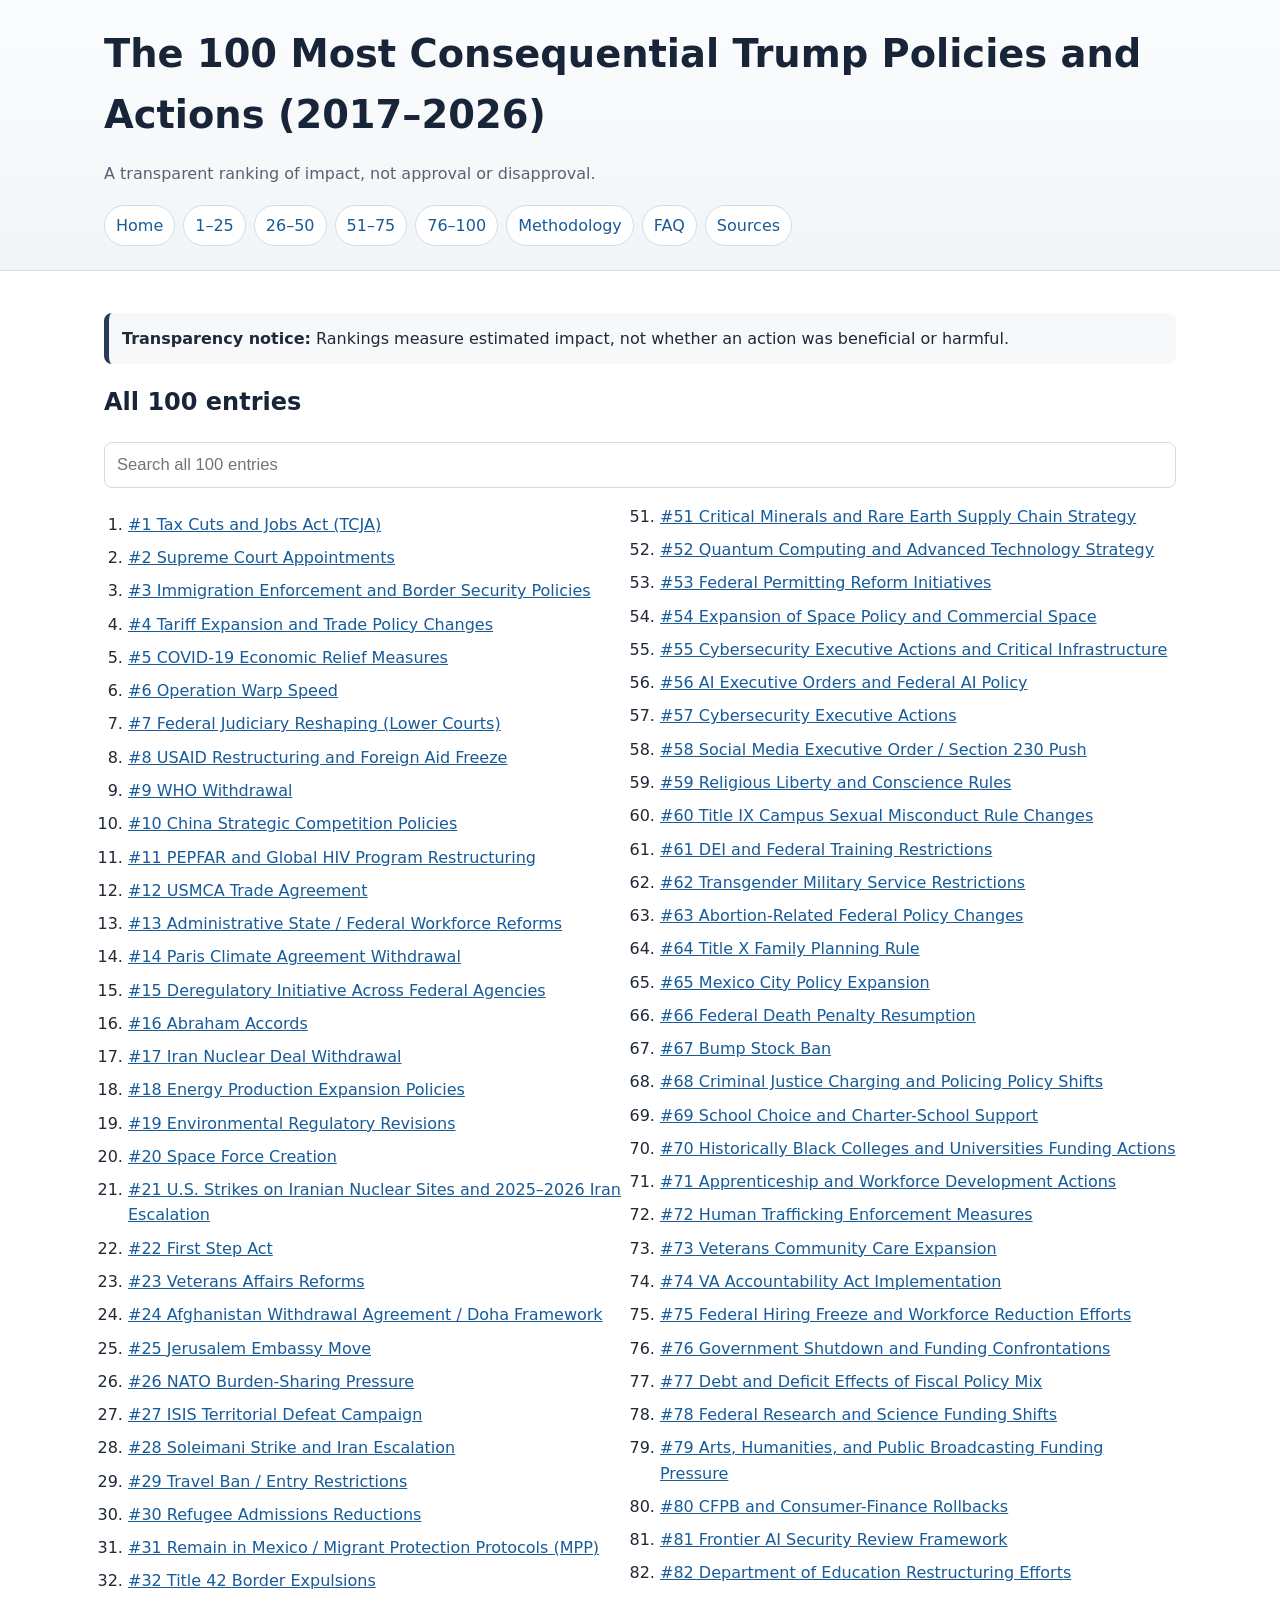
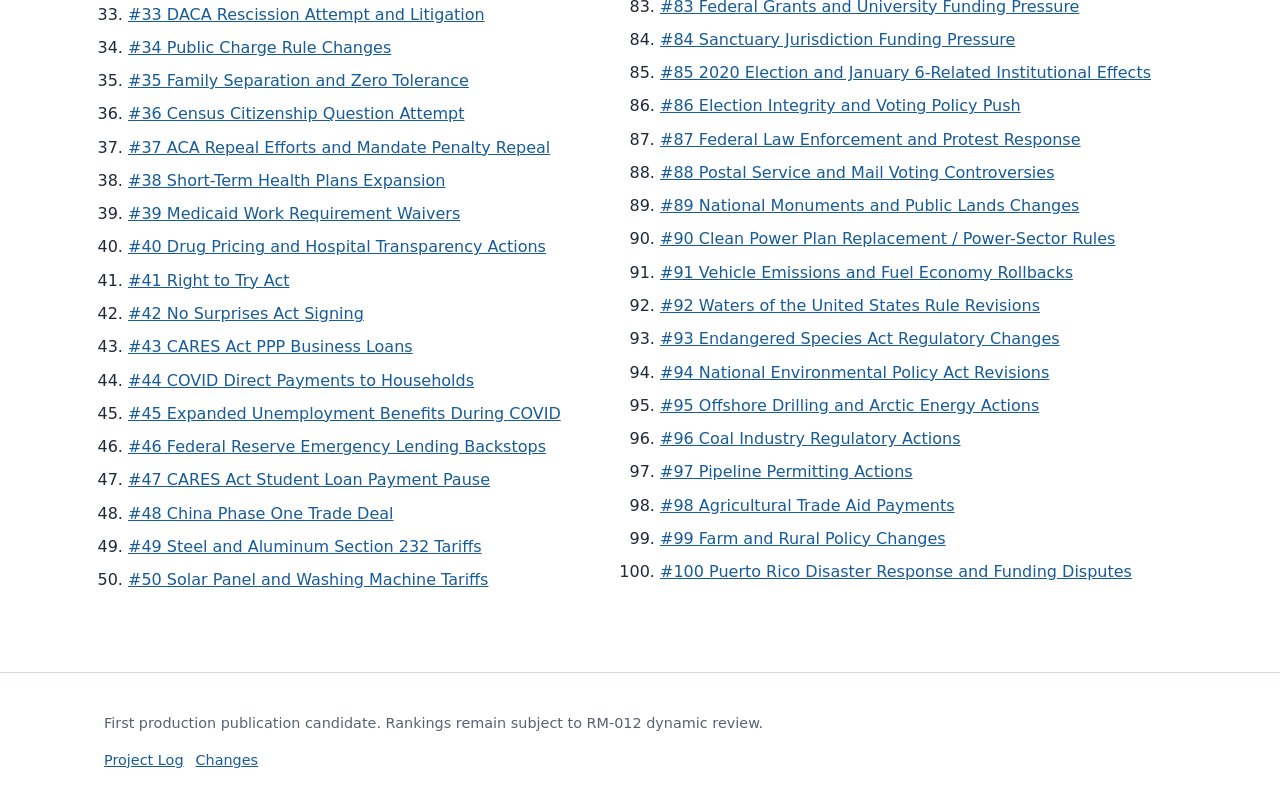
==== commit 82b2fe0b: "More FAQ entries, including SEO-oriented Q/A" ====
--- a/index.html
+++ b/index.html
@@ -1,558 +1,11 @@
-<!doctype html>
-<html lang="en">
-<head>
-  <!-- Google tag (gtag.js) -->
-<script async src="https://www.googletagmanager.com/gtag/js?id=G-BQTNHB9WEV"></script>
-<script>
-  window.dataLayer = window.dataLayer || [];
-  function gtag(){dataLayer.push(arguments);}
-  gtag('js', new Date());
-
-  gtag('config', 'G-BQTNHB9WEV');
-</script>
-  <meta charset="utf-8">
-  <meta name="viewport" content="width=device-width, initial-scale=1">
-  <title>The 100 Most Consequential Trump Policies and Actions (2017-2026)</title>
-  <meta name="description" content="A nonpartisan ranking of Trump policies and actions by estimated impact, with supportive and critical analyses.">
-  <link rel="stylesheet" href="assets/styles.css">
-  
-</head>
-<body>
-<header class="site-header">
-  <a class="brand" href="index.html">The 100 Most Consequential Trump Policies and Actions <span>2017-2026</span></a>
-  <nav class="site-nav" aria-label="Site navigation"><a class="active" href="index.html">Home</a>
-<a href="methodology.html">Methodology</a>
-<a href="faq.html">FAQ</a>
-<a href="sources.html">Sources</a>
-<a href="entries-001-025.html">Entries 1-25</a>
-<a href="entries-026-050.html">Entries 26-50</a>
-<a href="entries-051-075.html">Entries 51-75</a>
-<a href="entries-076-100.html">Entries 76-100</a></nav>
-</header>
-<main>
-
-<section class="hero">
-  <p class="eyebrow">Transparent impact ranking</p>
-  <h1>The 100 Most Consequential Trump Policies and Actions (2017-2026)</h1>
-  <p class="lede">A nonpartisan reference site ranking actions by estimated consequence: population affected, economic magnitude, institutional permanence, duration, international impact, and historical significance.</p>
-  <div class="notice"><strong>Transparency Notice:</strong> Rankings measure estimated impact, not whether a policy was beneficial or harmful. Readers are encouraged to review both supportive and critical analyses.</div>
-</section>
-<section class="home-tools">
-  <label for="rank-search">Search policies</label>
-  <input id="rank-search" type="search" placeholder="Search tax, courts, immigration, tariffs, science, Iran..." autocomplete="off">
-  <p id="search-count">Showing all 100 entries.</p>
-</section>
-<section class="range-links" aria-label="Entry pages">
-  <a href="entries-001-025.html">Entries 1-25</a><a href="entries-026-050.html">Entries 26-50</a><a href="entries-051-075.html">Entries 51-75</a><a href="entries-076-100.html">Entries 76-100</a>
-</section>
-<section class="rank-list" id="rank-list">
-  
-<a class="home-rank" href="entries-001-025.html?open=1#rank-001" data-title="tax cuts and jobs act (tcja)" data-category="tax policy">
-  <strong>#1</strong>
-  <span>Tax Cuts and Jobs Act (TCJA)</span>
-  <em>Tax Policy</em>
-</a>
-<a class="home-rank" href="entries-001-025.html?open=1#rank-002" data-title="supreme court appointments" data-category="judiciary">
-  <strong>#2</strong>
-  <span>Supreme Court Appointments</span>
-  <em>Judiciary</em>
-</a>
-<a class="home-rank" href="entries-001-025.html?open=1#rank-003" data-title="immigration enforcement and border security policies" data-category="immigration">
-  <strong>#3</strong>
-  <span>Immigration Enforcement and Border Security Policies</span>
-  <em>Immigration</em>
-</a>
-<a class="home-rank" href="entries-001-025.html?open=1#rank-004" data-title="tariff expansion and trade policy changes" data-category="trade policy">
-  <strong>#4</strong>
-  <span>Tariff Expansion and Trade Policy Changes</span>
-  <em>Trade Policy</em>
-</a>
-<a class="home-rank" href="entries-001-025.html?open=1#rank-005" data-title="covid-19 economic relief measures" data-category="pandemic response">
-  <strong>#5</strong>
-  <span>COVID-19 Economic Relief Measures</span>
-  <em>Pandemic Response</em>
-</a>
-<a class="home-rank" href="entries-001-025.html?open=1#rank-006" data-title="operation warp speed" data-category="pandemic response / public health / biomedical innovation">
-  <strong>#6</strong>
-  <span>Operation Warp Speed</span>
-  <em>Pandemic Response / Public Health / Biomedical Innovation</em>
-</a>
-<a class="home-rank" href="entries-001-025.html?open=1#rank-007" data-title="federal judiciary reshaping (lower courts)" data-category="judiciary">
-  <strong>#7</strong>
-  <span>Federal Judiciary Reshaping (Lower Courts)</span>
-  <em>Judiciary</em>
-</a>
-<a class="home-rank" href="entries-001-025.html?open=1#rank-008" data-title="usaid restructuring and foreign aid freeze" data-category="foreign aid / global health">
-  <strong>#8</strong>
-  <span>USAID Restructuring and Foreign Aid Freeze</span>
-  <em>Foreign Aid / Global Health</em>
-</a>
-<a class="home-rank" href="entries-001-025.html?open=1#rank-009" data-title="who withdrawal" data-category="global health / international organizations">
-  <strong>#9</strong>
-  <span>WHO Withdrawal</span>
-  <em>Global Health / International Organizations</em>
-</a>
-<a class="home-rank" href="entries-001-025.html?open=1#rank-010" data-title="china strategic competition policies" data-category="trade policy / national security / technology">
-  <strong>#10</strong>
-  <span>China Strategic Competition Policies</span>
-  <em>Trade Policy / National Security / Technology</em>
-</a>
-<a class="home-rank" href="entries-001-025.html?open=1#rank-011" data-title="usmca trade agreement" data-category="trade policy / north american economic integration">
-  <strong>#11</strong>
-  <span>USMCA Trade Agreement</span>
-  <em>Trade Policy / North American Economic Integration</em>
-</a>
-<a class="home-rank" href="entries-001-025.html?open=1#rank-012" data-title="deregulatory initiative across federal agencies" data-category="regulation / administrative policy / economic policy">
-  <strong>#12</strong>
-  <span>Deregulatory Initiative Across Federal Agencies</span>
-  <em>Regulation / Administrative Policy / Economic Policy</em>
-</a>
-<a class="home-rank" href="entries-001-025.html?open=1#rank-013" data-title="energy production expansion policies" data-category="energy / environment / industrial policy">
-  <strong>#13</strong>
-  <span>Energy Production Expansion Policies</span>
-  <em>Energy / Environment / Industrial Policy</em>
-</a>
-<a class="home-rank" href="entries-001-025.html?open=1#rank-014" data-title="paris climate agreement withdrawal" data-category="climate policy / foreign policy / international agreements">
-  <strong>#14</strong>
-  <span>Paris Climate Agreement Withdrawal</span>
-  <em>Climate Policy / Foreign Policy / International Agreements</em>
-</a>
-<a class="home-rank" href="entries-001-025.html?open=1#rank-015" data-title="federal workforce and administrative state reforms" data-category="federal government / civil service / executive power">
-  <strong>#15</strong>
-  <span>Federal Workforce and Administrative State Reforms</span>
-  <em>Federal Government / Civil Service / Executive Power</em>
-</a>
-<a class="home-rank" href="entries-001-025.html?open=1#rank-016" data-title="abraham accords" data-category="foreign policy / middle east diplomacy">
-  <strong>#16</strong>
-  <span>Abraham Accords</span>
-  <em>Foreign Policy / Middle East Diplomacy</em>
-</a>
-<a class="home-rank" href="entries-001-025.html?open=1#rank-017" data-title="corporate tax reduction provisions" data-category="tax policy / business investment / federal revenue">
-  <strong>#17</strong>
-  <span>Corporate Tax Reduction Provisions</span>
-  <em>Tax Policy / Business Investment / Federal Revenue</em>
-</a>
-<a class="home-rank" href="entries-001-025.html?open=1#rank-018" data-title="first step act" data-category="criminal justice / sentencing / federal prisons">
-  <strong>#18</strong>
-  <span>First Step Act</span>
-  <em>Criminal Justice / Sentencing / Federal Prisons</em>
-</a>
-<a class="home-rank" href="entries-001-025.html?open=1#rank-019" data-title="environmental regulatory revisions" data-category="environment / climate / public health regulation">
-  <strong>#19</strong>
-  <span>Environmental Regulatory Revisions</span>
-  <em>Environment / Climate / Public Health Regulation</em>
-</a>
-<a class="home-rank" href="entries-001-025.html?open=1#rank-020" data-title="veterans affairs reform measures" data-category="veterans / health care / federal management">
-  <strong>#20</strong>
-  <span>Veterans Affairs Reform Measures</span>
-  <em>Veterans / Health Care / Federal Management</em>
-</a>
-<a class="home-rank" href="entries-001-025.html?open=1#rank-021" data-title="u.s. strikes on iranian nuclear sites and iran escalation" data-category="foreign policy / national security / war powers">
-  <strong>#21</strong>
-  <span>U.S. Strikes on Iranian Nuclear Sites and Iran Escalation</span>
-  <em>Foreign Policy / National Security / War Powers</em>
-</a>
-<a class="home-rank" href="entries-001-025.html?open=1#rank-022" data-title="pandemic emergency executive actions beyond vaccines" data-category="pandemic response / emergency management / executive power">
-  <strong>#22</strong>
-  <span>Pandemic Emergency Executive Actions Beyond Vaccines</span>
-  <em>Pandemic Response / Emergency Management / Executive Power</em>
-</a>
-<a class="home-rank" href="entries-001-025.html?open=1#rank-023" data-title="expanded domestic energy leasing" data-category="energy / public lands / offshore development">
-  <strong>#23</strong>
-  <span>Expanded Domestic Energy Leasing</span>
-  <em>Energy / Public Lands / Offshore Development</em>
-</a>
-<a class="home-rank" href="entries-001-025.html?open=1#rank-024" data-title="space force creation" data-category="defense / space / military organization">
-  <strong>#24</strong>
-  <span>Space Force Creation</span>
-  <em>Defense / Space / Military Organization</em>
-</a>
-<a class="home-rank" href="entries-001-025.html?open=1#rank-025" data-title="student loan and higher-education policy changes" data-category="education / student loans / higher education">
-  <strong>#25</strong>
-  <span>Student Loan and Higher-Education Policy Changes</span>
-  <em>Education / Student Loans / Higher Education</em>
-</a>
-<a class="home-rank" href="entries-026-050.html?open=1#rank-026" data-title="isis territorial defeat campaign" data-category="national security / counterterrorism">
-  <strong>#26</strong>
-  <span>ISIS Territorial Defeat Campaign</span>
-  <em>National Security / Counterterrorism</em>
-</a>
-<a class="home-rank" href="entries-026-050.html?open=1#rank-027" data-title="soleimani strike and iran escalation" data-category="national security / iran policy">
-  <strong>#27</strong>
-  <span>Soleimani Strike and Iran Escalation</span>
-  <em>National Security / Iran Policy</em>
-</a>
-<a class="home-rank" href="entries-026-050.html?open=1#rank-028" data-title="travel ban / entry restrictions" data-category="immigration / national security">
-  <strong>#28</strong>
-  <span>Travel Ban / Entry Restrictions</span>
-  <em>Immigration / National Security</em>
-</a>
-<a class="home-rank" href="entries-026-050.html?open=1#rank-029" data-title="refugee admissions reductions" data-category="immigration / humanitarian policy">
-  <strong>#29</strong>
-  <span>Refugee Admissions Reductions</span>
-  <em>Immigration / Humanitarian Policy</em>
-</a>
-<a class="home-rank" href="entries-026-050.html?open=1#rank-030" data-title="remain in mexico (migrant protection protocols)" data-category="immigration / asylum / border policy">
-  <strong>#30</strong>
-  <span>Remain in Mexico (Migrant Protection Protocols)</span>
-  <em>Immigration / Asylum / Border Policy</em>
-</a>
-<a class="home-rank" href="entries-026-050.html?open=1#rank-031" data-title="public charge rule" data-category="immigration / welfare">
-  <strong>#31</strong>
-  <span>Public Charge Rule</span>
-  <em>Immigration / Welfare</em>
-</a>
-<a class="home-rank" href="entries-026-050.html?open=1#rank-032" data-title="title 42 border expulsions" data-category="immigration / public health">
-  <strong>#32</strong>
-  <span>Title 42 Border Expulsions</span>
-  <em>Immigration / Public Health</em>
-</a>
-<a class="home-rank" href="entries-026-050.html?open=1#rank-033" data-title="daca rescission attempt and litigation" data-category="immigration">
-  <strong>#33</strong>
-  <span>DACA Rescission Attempt and Litigation</span>
-  <em>Immigration</em>
-</a>
-<a class="home-rank" href="entries-026-050.html?open=1#rank-034" data-title="asylum procedure restrictions" data-category="immigration">
-  <strong>#34</strong>
-  <span>Asylum Procedure Restrictions</span>
-  <em>Immigration</em>
-</a>
-<a class="home-rank" href="entries-026-050.html?open=1#rank-035" data-title="family separation policy" data-category="immigration / civil rights">
-  <strong>#35</strong>
-  <span>Family Separation Policy</span>
-  <em>Immigration / Civil Rights</em>
-</a>
-<a class="home-rank" href="entries-026-050.html?open=1#rank-036" data-title="nato burden-sharing pressure" data-category="foreign policy / defense alliances">
-  <strong>#36</strong>
-  <span>NATO Burden-Sharing Pressure</span>
-  <em>Foreign Policy / Defense Alliances</em>
-</a>
-<a class="home-rank" href="entries-026-050.html?open=1#rank-037" data-title="afghanistan withdrawal agreement" data-category="foreign policy / military withdrawal">
-  <strong>#37</strong>
-  <span>Afghanistan Withdrawal Agreement</span>
-  <em>Foreign Policy / Military Withdrawal</em>
-</a>
-<a class="home-rank" href="entries-026-050.html?open=1#rank-038" data-title="north korea diplomacy" data-category="foreign policy / nuclear diplomacy">
-  <strong>#38</strong>
-  <span>North Korea Diplomacy</span>
-  <em>Foreign Policy / Nuclear Diplomacy</em>
-</a>
-<a class="home-rank" href="entries-026-050.html?open=1#rank-039" data-title="jerusalem embassy move" data-category="foreign policy / israel-palestine">
-  <strong>#39</strong>
-  <span>Jerusalem Embassy Move</span>
-  <em>Foreign Policy / Israel-Palestine</em>
-</a>
-<a class="home-rank" href="entries-026-050.html?open=1#rank-040" data-title="golan heights recognition" data-category="foreign policy / israel-syria">
-  <strong>#40</strong>
-  <span>Golan Heights Recognition</span>
-  <em>Foreign Policy / Israel-Syria</em>
-</a>
-<a class="home-rank" href="entries-026-050.html?open=1#rank-041" data-title="venezuela sanctions and recognition policy" data-category="foreign policy / latin america">
-  <strong>#41</strong>
-  <span>Venezuela Sanctions and Recognition Policy</span>
-  <em>Foreign Policy / Latin America</em>
-</a>
-<a class="home-rank" href="entries-026-050.html?open=1#rank-042" data-title="cuba policy reversal" data-category="foreign policy / latin america">
-  <strong>#42</strong>
-  <span>Cuba Policy Reversal</span>
-  <em>Foreign Policy / Latin America</em>
-</a>
-<a class="home-rank" href="entries-026-050.html?open=1#rank-043" data-title="huawei restrictions" data-category="technology / china">
-  <strong>#43</strong>
-  <span>Huawei Restrictions</span>
-  <em>Technology / China</em>
-</a>
-<a class="home-rank" href="entries-026-050.html?open=1#rank-044" data-title="tiktok divestment and ban efforts" data-category="technology / china / data security">
-  <strong>#44</strong>
-  <span>TikTok Divestment and Ban Efforts</span>
-  <em>Technology / China / Data Security</em>
-</a>
-<a class="home-rank" href="entries-026-050.html?open=1#rank-045" data-title="semiconductor export controls and technology restrictions" data-category="technology / china / national security">
-  <strong>#45</strong>
-  <span>Semiconductor Export Controls and Technology Restrictions</span>
-  <em>Technology / China / National Security</em>
-</a>
-<a class="home-rank" href="entries-026-050.html?open=1#rank-046" data-title="ai executive actions and federal ai strategy" data-category="technology / artificial intelligence">
-  <strong>#46</strong>
-  <span>AI Executive Actions and Federal AI Strategy</span>
-  <em>Technology / Artificial Intelligence</em>
-</a>
-<a class="home-rank" href="entries-026-050.html?open=1#rank-047" data-title="cryptocurrency and digital asset policy" data-category="financial policy / technology">
-  <strong>#47</strong>
-  <span>Cryptocurrency and Digital Asset Policy</span>
-  <em>Financial Policy / Technology</em>
-</a>
-<a class="home-rank" href="entries-026-050.html?open=1#rank-048" data-title="opportunity zones program" data-category="tax / economic development">
-  <strong>#48</strong>
-  <span>Opportunity Zones Program</span>
-  <em>Tax / Economic Development</em>
-</a>
-<a class="home-rank" href="entries-026-050.html?open=1#rank-049" data-title="drug pricing executive actions" data-category="health policy / prescription drugs">
-  <strong>#49</strong>
-  <span>Drug Pricing Executive Actions</span>
-  <em>Health Policy / Prescription Drugs</em>
-</a>
-<a class="home-rank" href="entries-026-050.html?open=1#rank-050" data-title="aca repeal efforts and health insurance policy" data-category="health policy / insurance">
-  <strong>#50</strong>
-  <span>ACA Repeal Efforts and Health Insurance Policy</span>
-  <em>Health Policy / Insurance</em>
-</a>
-<a class="home-rank" href="entries-051-075.html?open=1#rank-051" data-title="critical minerals and rare earth supply chain strategy" data-category="industrial policy / national security / energy">
-  <strong>#51</strong>
-  <span>Critical Minerals and Rare Earth Supply Chain Strategy</span>
-  <em>Industrial Policy / National Security / Energy</em>
-</a>
-<a class="home-rank" href="entries-051-075.html?open=1#rank-052" data-title="quantum computing and advanced technology strategy" data-category="technology / research / national security">
-  <strong>#52</strong>
-  <span>Quantum Computing and Advanced Technology Strategy</span>
-  <em>Technology / Research / National Security</em>
-</a>
-<a class="home-rank" href="entries-051-075.html?open=1#rank-053" data-title="federal permitting reform initiatives" data-category="infrastructure / regulation / environmental review">
-  <strong>#53</strong>
-  <span>Federal Permitting Reform Initiatives</span>
-  <em>Infrastructure / Regulation / Environmental Review</em>
-</a>
-<a class="home-rank" href="entries-051-075.html?open=1#rank-054" data-title="expansion of space policy and commercial space" data-category="space policy / defense / commercial industry">
-  <strong>#54</strong>
-  <span>Expansion of Space Policy and Commercial Space</span>
-  <em>Space Policy / Defense / Commercial Industry</em>
-</a>
-<a class="home-rank" href="entries-051-075.html?open=1#rank-055" data-title="cybersecurity executive actions and critical infrastructure" data-category="cybersecurity / national security / infrastructure">
-  <strong>#55</strong>
-  <span>Cybersecurity Executive Actions and Critical Infrastructure</span>
-  <em>Cybersecurity / National Security / Infrastructure</em>
-</a>
-<a class="home-rank" href="entries-051-075.html?open=1#rank-056" data-title="methane regulation rollbacks" data-category="environment / energy / regulation">
-  <strong>#56</strong>
-  <span>Methane Regulation Rollbacks</span>
-  <em>Environment / Energy / Regulation</em>
-</a>
-<a class="home-rank" href="entries-051-075.html?open=1#rank-057" data-title="arctic and offshore drilling expansion" data-category="energy / public lands / environment">
-  <strong>#57</strong>
-  <span>Arctic and Offshore Drilling Expansion</span>
-  <em>Energy / Public Lands / Environment</em>
-</a>
-<a class="home-rank" href="entries-051-075.html?open=1#rank-058" data-title="federal science funding and research priority changes" data-category="science / federal budget / research">
-  <strong>#58</strong>
-  <span>Federal Science Funding and Research Priority Changes</span>
-  <em>Science / Federal Budget / Research</em>
-</a>
-<a class="home-rank" href="entries-051-075.html?open=1#rank-059" data-title="nih policy and biomedical research changes" data-category="health / science / biomedical research">
-  <strong>#59</strong>
-  <span>NIH Policy and Biomedical Research Changes</span>
-  <em>Health / Science / Biomedical Research</em>
-</a>
-<a class="home-rank" href="entries-051-075.html?open=1#rank-060" data-title="nsf and federal research agency changes" data-category="science / education / innovation">
-  <strong>#60</strong>
-  <span>NSF and Federal Research Agency Changes</span>
-  <em>Science / Education / Innovation</em>
-</a>
-<a class="home-rank" href="entries-051-075.html?open=1#rank-061" data-title="pepfar restructuring and global health funding changes" data-category="global health / foreign aid / hiv-aids">
-  <strong>#61</strong>
-  <span>PEPFAR Restructuring and Global Health Funding Changes</span>
-  <em>Global Health / Foreign Aid / HIV-AIDS</em>
-</a>
-<a class="home-rank" href="entries-051-075.html?open=1#rank-062" data-title="global gag rule expansion" data-category="foreign aid / reproductive health / global health">
-  <strong>#62</strong>
-  <span>Global Gag Rule Expansion</span>
-  <em>Foreign Aid / Reproductive Health / Global Health</em>
-</a>
-<a class="home-rank" href="entries-051-075.html?open=1#rank-063" data-title="department of education restructuring efforts" data-category="education / federal government / administrative policy">
-  <strong>#63</strong>
-  <span>Department of Education Restructuring Efforts</span>
-  <em>Education / Federal Government / Administrative Policy</em>
-</a>
-<a class="home-rank" href="entries-051-075.html?open=1#rank-064" data-title="school choice and charter school policies" data-category="education / k-12 / tax policy">
-  <strong>#64</strong>
-  <span>School Choice and Charter School Policies</span>
-  <em>Education / K-12 / Tax Policy</em>
-</a>
-<a class="home-rank" href="entries-051-075.html?open=1#rank-065" data-title="title ix rules and campus sexual misconduct policy" data-category="education / civil rights / higher education">
-  <strong>#65</strong>
-  <span>Title IX Rules and Campus Sexual Misconduct Policy</span>
-  <em>Education / Civil Rights / Higher Education</em>
-</a>
-<a class="home-rank" href="entries-051-075.html?open=1#rank-066" data-title="transgender military service policy" data-category="military / civil rights / personnel policy">
-  <strong>#66</strong>
-  <span>Transgender Military Service Policy</span>
-  <em>Military / Civil Rights / Personnel Policy</em>
-</a>
-<a class="home-rank" href="entries-051-075.html?open=1#rank-067" data-title="religious liberty rules across federal agencies" data-category="civil rights / religion / administrative policy">
-  <strong>#67</strong>
-  <span>Religious Liberty Rules Across Federal Agencies</span>
-  <em>Civil Rights / Religion / Administrative Policy</em>
-</a>
-<a class="home-rank" href="entries-051-075.html?open=1#rank-068" data-title="conscience protections in health care" data-category="health care / religion / civil rights">
-  <strong>#68</strong>
-  <span>Conscience Protections in Health Care</span>
-  <em>Health Care / Religion / Civil Rights</em>
-</a>
-<a class="home-rank" href="entries-051-075.html?open=1#rank-069" data-title="lgbtq federal policy reversals" data-category="civil rights / lgbtq policy / federal administration">
-  <strong>#69</strong>
-  <span>LGBTQ Federal Policy Reversals</span>
-  <em>Civil Rights / LGBTQ Policy / Federal Administration</em>
-</a>
-<a class="home-rank" href="entries-051-075.html?open=1#rank-070" data-title="census citizenship question attempt" data-category="census / immigration / representation">
-  <strong>#70</strong>
-  <span>Census Citizenship Question Attempt</span>
-  <em>Census / Immigration / Representation</em>
-</a>
-<a class="home-rank" href="entries-051-075.html?open=1#rank-071" data-title="voting and election integrity commission" data-category="elections / federalism / voting rights">
-  <strong>#71</strong>
-  <span>Voting and Election Integrity Commission</span>
-  <em>Elections / Federalism / Voting Rights</em>
-</a>
-<a class="home-rank" href="entries-051-075.html?open=1#rank-072" data-title="postal service and election mail controversy" data-category="elections / postal service / federal administration">
-  <strong>#72</strong>
-  <span>Postal Service and Election Mail Controversy</span>
-  <em>Elections / Postal Service / Federal Administration</em>
-</a>
-<a class="home-rank" href="entries-051-075.html?open=1#rank-073" data-title="federal death penalty resumption" data-category="criminal justice / federal law / courts">
-  <strong>#73</strong>
-  <span>Federal Death Penalty Resumption</span>
-  <em>Criminal Justice / Federal Law / Courts</em>
-</a>
-<a class="home-rank" href="entries-051-075.html?open=1#rank-074" data-title="bump stock ban" data-category="gun policy / regulation / public safety">
-  <strong>#74</strong>
-  <span>Bump Stock Ban</span>
-  <em>Gun Policy / Regulation / Public Safety</em>
-</a>
-<a class="home-rank" href="entries-051-075.html?open=1#rank-075" data-title="second amendment judicial and agency policy" data-category="gun rights / courts / federal agencies">
-  <strong>#75</strong>
-  <span>Second Amendment Judicial and Agency Policy</span>
-  <em>Gun Rights / Courts / Federal Agencies</em>
-</a>
-<a class="home-rank" href="entries-076-100.html?open=1#rank-076" data-title="police reform executive order" data-category="criminal justice / policing / civil rights">
-  <strong>#76</strong>
-  <span>Police Reform Executive Order</span>
-  <em>Criminal Justice / Policing / Civil Rights</em>
-</a>
-<a class="home-rank" href="entries-076-100.html?open=1#rank-077" data-title="civil unrest and federal law enforcement deployment" data-category="federal law enforcement / civil unrest / federalism">
-  <strong>#77</strong>
-  <span>Civil Unrest and Federal Law Enforcement Deployment</span>
-  <em>Federal Law Enforcement / Civil Unrest / Federalism</em>
-</a>
-<a class="home-rank" href="entries-076-100.html?open=1#rank-078" data-title="antifa designation efforts" data-category="domestic security / political violence / civil liberties">
-  <strong>#78</strong>
-  <span>Antifa Designation Efforts</span>
-  <em>Domestic Security / Political Violence / Civil Liberties</em>
-</a>
-<a class="home-rank" href="entries-076-100.html?open=1#rank-079" data-title="social media executive order / section 230" data-category="technology / speech / platform regulation">
-  <strong>#79</strong>
-  <span>Social Media Executive Order / Section 230</span>
-  <em>Technology / Speech / Platform Regulation</em>
-</a>
-<a class="home-rank" href="entries-076-100.html?open=1#rank-080" data-title="net neutrality repeal" data-category="telecommunications / internet regulation">
-  <strong>#80</strong>
-  <span>Net Neutrality Repeal</span>
-  <em>Telecommunications / Internet Regulation</em>
-</a>
-<a class="home-rank" href="entries-076-100.html?open=1#rank-081" data-title="rural broadband and 5g policy" data-category="telecommunications / infrastructure / technology">
-  <strong>#81</strong>
-  <span>Rural Broadband and 5G Policy</span>
-  <em>Telecommunications / Infrastructure / Technology</em>
-</a>
-<a class="home-rank" href="entries-076-100.html?open=1#rank-082" data-title="infrastructure permitting reforms" data-category="infrastructure / environmental review / federal permitting">
-  <strong>#82</strong>
-  <span>Infrastructure Permitting Reforms</span>
-  <em>Infrastructure / Environmental Review / Federal Permitting</em>
-</a>
-<a class="home-rank" href="entries-076-100.html?open=1#rank-083" data-title="buy american and federal procurement rules" data-category="industrial policy / federal procurement / manufacturing">
-  <strong>#83</strong>
-  <span>Buy American and Federal Procurement Rules</span>
-  <em>Industrial Policy / Federal Procurement / Manufacturing</em>
-</a>
-<a class="home-rank" href="entries-076-100.html?open=1#rank-084" data-title="steel and aluminum tariffs" data-category="trade policy / manufacturing / national security">
-  <strong>#84</strong>
-  <span>Steel and Aluminum Tariffs</span>
-  <em>Trade Policy / Manufacturing / National Security</em>
-</a>
-<a class="home-rank" href="entries-076-100.html?open=1#rank-085" data-title="china phase one trade deal" data-category="trade policy / china / agriculture">
-  <strong>#85</strong>
-  <span>China Phase One Trade Deal</span>
-  <em>Trade Policy / China / Agriculture</em>
-</a>
-<a class="home-rank" href="entries-076-100.html?open=1#rank-086" data-title="agricultural trade aid" data-category="agriculture / trade / federal spending">
-  <strong>#86</strong>
-  <span>Agricultural Trade Aid</span>
-  <em>Agriculture / Trade / Federal Spending</em>
-</a>
-<a class="home-rank" href="entries-076-100.html?open=1#rank-087" data-title="federal disaster response changes" data-category="emergency management / federal administration">
-  <strong>#87</strong>
-  <span>Federal Disaster Response Changes</span>
-  <em>Emergency Management / Federal Administration</em>
-</a>
-<a class="home-rank" href="entries-076-100.html?open=1#rank-088" data-title="puerto rico hurricane recovery policy" data-category="emergency management / puerto rico / federal aid">
-  <strong>#88</strong>
-  <span>Puerto Rico Hurricane Recovery Policy</span>
-  <em>Emergency Management / Puerto Rico / Federal Aid</em>
-</a>
-<a class="home-rank" href="entries-076-100.html?open=1#rank-089" data-title="wildfire and forest management policy" data-category="environment / public lands / emergency management">
-  <strong>#89</strong>
-  <span>Wildfire and Forest Management Policy</span>
-  <em>Environment / Public Lands / Emergency Management</em>
-</a>
-<a class="home-rank" href="entries-076-100.html?open=1#rank-090" data-title="covid testing and supply chain actions" data-category="pandemic response / public health / supply chains">
-  <strong>#90</strong>
-  <span>COVID Testing and Supply Chain Actions</span>
-  <em>Pandemic Response / Public Health / Supply Chains</em>
-</a>
-<a class="home-rank" href="entries-076-100.html?open=1#rank-091" data-title="eviction moratorium and housing actions" data-category="housing / pandemic response / executive action">
-  <strong>#91</strong>
-  <span>Eviction Moratorium and Housing Actions</span>
-  <em>Housing / Pandemic Response / Executive Action</em>
-</a>
-<a class="home-rank" href="entries-076-100.html?open=1#rank-092" data-title="payroll tax deferral" data-category="tax policy / pandemic response / executive action">
-  <strong>#92</strong>
-  <span>Payroll Tax Deferral</span>
-  <em>Tax Policy / Pandemic Response / Executive Action</em>
-</a>
-<a class="home-rank" href="entries-076-100.html?open=1#rank-093" data-title="small business administration emergency lending" data-category="small business / pandemic response / federal lending">
-  <strong>#93</strong>
-  <span>Small Business Administration Emergency Lending</span>
-  <em>Small Business / Pandemic Response / Federal Lending</em>
-</a>
-<a class="home-rank" href="entries-076-100.html?open=1#rank-094" data-title="ppp fraud oversight and enforcement" data-category="pandemic oversight / fraud / small business">
-  <strong>#94</strong>
-  <span>PPP Fraud Oversight and Enforcement</span>
-  <em>Pandemic Oversight / Fraud / Small Business</em>
-</a>
-<a class="home-rank" href="entries-076-100.html?open=1#rank-095" data-title="federal hiring freezes and agency reorganization" data-category="federal government / civil service / management">
-  <strong>#95</strong>
-  <span>Federal Hiring Freezes and Agency Reorganization</span>
-  <em>Federal Government / Civil Service / Management</em>
-</a>
-<a class="home-rank" href="entries-076-100.html?open=1#rank-096" data-title="schedule f civil service order" data-category="federal government / civil service / executive power">
-  <strong>#96</strong>
-  <span>Schedule F Civil Service Order</span>
-  <em>Federal Government / Civil Service / Executive Power</em>
-</a>
-<a class="home-rank" href="entries-076-100.html?open=1#rank-097" data-title="doge / federal efficiency initiative" data-category="federal government / spending / administrative reform">
-  <strong>#97</strong>
-  <span>DOGE / Federal Efficiency Initiative</span>
-  <em>Federal Government / Spending / Administrative Reform</em>
-</a>
-<a class="home-rank" href="entries-076-100.html?open=1#rank-098" data-title="budget rescissions and spending cut proposals" data-category="federal budget / spending / congress">
-  <strong>#98</strong>
-  <span>Budget Rescissions and Spending Cut Proposals</span>
-  <em>Federal Budget / Spending / Congress</em>
-</a>
-<a class="home-rank" href="entries-076-100.html?open=1#rank-099" data-title="national monuments reductions" data-category="public lands / environment / antiquities act">
-  <strong>#99</strong>
-  <span>National Monuments Reductions</span>
-  <em>Public Lands / Environment / Antiquities Act</em>
-</a>
-<a class="home-rank" href="entries-076-100.html?open=1#rank-100" data-title="space policy directives beyond space force" data-category="space policy / science / commercial regulation">
-  <strong>#100</strong>
-  <span>Space Policy Directives Beyond Space Force</span>
-  <em>Space Policy / Science / Commercial Regulation</em>
-</a>
-</section>
-
-</main>
-<footer class="site-footer">
-  <p>Rankings measure estimated consequence, not approval or disapproval. Version generated 2026-07-13.</p>
-</footer>
-<script src="assets/site.js"></script>
-</body>
-</html>
+<!doctype html><html lang="en"><head>
+<!-- Google tag (gtag.js) -->
+<script async src="https://www.googletagmanager.com/gtag/js?id=G-BQTNHB9WEV"></script>
+<script>
+  window.dataLayer = window.dataLayer || [];
+  function gtag(){dataLayer.push(arguments);}
+  gtag('js', new Date());
+
+  gtag('config', 'G-BQTNHB9WEV');
+</script>
+<meta charset="utf-8"><meta name="viewport" content="width=device-width,initial-scale=1"><title>The 100 Most Consequential Trump Policies and Actions</title><meta name="description" content="A transparent ranking of Trump-era policies and actions from 2017 through 2026."><link rel="canonical" href="https://example.com/"><link rel="stylesheet" href="style.css"><script type="application/ld+json">{"@context":"https://schema.org","@type":"WebSite","name":"The 100 Most Consequential Trump Policies and Actions (2017–2026)","description":"A transparent, nonpartisan ranking of Trump-era actions by estimated impact."}</script></head><body><header><div class="wrapper"><h1>The 100 Most Consequential Trump Policies and Actions (2017–2026)</h1><p class="meta">A transparent ranking of impact, not approval or disapproval.</p><nav><a href="index.html">Home</a><a href="page1.html">1–25</a><a href="page2.html">26–50</a><a href="page3.html">51–75</a><a href="page4.html">76–100</a><a href="methodology.html">Methodology</a><a href="faq.html">FAQ</a><a href="sources.html">Sources</a></nav></div></header><main class="wrapper"><div class="notice"><strong>Transparency notice:</strong> Rankings measure estimated impact, not whether an action was beneficial or harmful.</div><h2>All 100 entries</h2><input id="q" class="searchbox" placeholder="Search all 100 entries"><ol id="rankList" class="rank-list"><li><a href="page1.html#rank1">#1 Tax Cuts and Jobs Act (TCJA)</a></li><li><a href="page1.html#rank2">#2 Supreme Court Appointments</a></li><li><a href="page1.html#rank3">#3 Immigration Enforcement and Border Security Policies</a></li><li><a href="page1.html#rank4">#4 Tariff Expansion and Trade Policy Changes</a></li><li><a href="page1.html#rank5">#5 COVID-19 Economic Relief Measures</a></li><li><a href="page1.html#rank6">#6 Operation Warp Speed</a></li><li><a href="page1.html#rank7">#7 Federal Judiciary Reshaping (Lower Courts)</a></li><li><a href="page1.html#rank8">#8 USAID Restructuring and Foreign Aid Freeze</a></li><li><a href="page1.html#rank9">#9 WHO Withdrawal</a></li><li><a href="page1.html#rank10">#10 China Strategic Competition Policies</a></li><li><a href="page1.html#rank11">#11 PEPFAR and Global HIV Program Restructuring</a></li><li><a href="page1.html#rank12">#12 USMCA Trade Agreement</a></li><li><a href="page1.html#rank13">#13 Administrative State / Federal Workforce Reforms</a></li><li><a href="page1.html#rank14">#14 Paris Climate Agreement Withdrawal</a></li><li><a href="page1.html#rank15">#15 Deregulatory Initiative Across Federal Agencies</a></li><li><a href="page1.html#rank16">#16 Abraham Accords</a></li><li><a href="page1.html#rank17">#17 Iran Nuclear Deal Withdrawal</a></li><li><a href="page1.html#rank18">#18 Energy Production Expansion Policies</a></li><li><a href="page1.html#rank19">#19 Environmental Regulatory Revisions</a></li><li><a href="page1.html#rank20">#20 Space Force Creation</a></li><li><a href="page1.html#rank21">#21 U.S. Strikes on Iranian Nuclear Sites and 2025–2026 Iran Escalation</a></li><li><a href="page1.html#rank22">#22 First Step Act</a></li><li><a href="page1.html#rank23">#23 Veterans Affairs Reforms</a></li><li><a href="page1.html#rank24">#24 Afghanistan Withdrawal Agreement / Doha Framework</a></li><li><a href="page1.html#rank25">#25 Jerusalem Embassy Move</a></li><li><a href="page2.html#rank26">#26 NATO Burden-Sharing Pressure</a></li><li><a href="page2.html#rank27">#27 ISIS Territorial Defeat Campaign</a></li><li><a href="page2.html#rank28">#28 Soleimani Strike and Iran Escalation</a></li><li><a href="page2.html#rank29">#29 Travel Ban / Entry Restrictions</a></li><li><a href="page2.html#rank30">#30 Refugee Admissions Reductions</a></li><li><a href="page2.html#rank31">#31 Remain in Mexico / Migrant Protection Protocols (MPP)</a></li><li><a href="page2.html#rank32">#32 Title 42 Border Expulsions</a></li><li><a href="page2.html#rank33">#33 DACA Rescission Attempt and Litigation</a></li><li><a href="page2.html#rank34">#34 Public Charge Rule Changes</a></li><li><a href="page2.html#rank35">#35 Family Separation and Zero Tolerance</a></li><li><a href="page2.html#rank36">#36 Census Citizenship Question Attempt</a></li><li><a href="page2.html#rank37">#37 ACA Repeal Efforts and Mandate Penalty Repeal</a></li><li><a href="page2.html#rank38">#38 Short-Term Health Plans Expansion</a></li><li><a href="page2.html#rank39">#39 Medicaid Work Requirement Waivers</a></li><li><a href="page2.html#rank40">#40 Drug Pricing and Hospital Transparency Actions</a></li><li><a href="page2.html#rank41">#41 Right to Try Act</a></li><li><a href="page2.html#rank42">#42 No Surprises Act Signing</a></li><li><a href="page2.html#rank43">#43 CARES Act PPP Business Loans</a></li><li><a href="page2.html#rank44">#44 COVID Direct Payments to Households</a></li><li><a href="page2.html#rank45">#45 Expanded Unemployment Benefits During COVID</a></li><li><a href="page2.html#rank46">#46 Federal Reserve Emergency Lending Backstops</a></li><li><a href="page2.html#rank47">#47 CARES Act Student Loan Payment Pause</a></li><li><a href="page2.html#rank48">#48 China Phase One Trade Deal</a></li><li><a href="page2.html#rank49">#49 Steel and Aluminum Section 232 Tariffs</a></li><li><a href="page2.html#rank50">#50 Solar Panel and Washing Machine Tariffs</a></li><li><a href="page3.html#rank51">#51 Critical Minerals and Rare Earth Supply Chain Strategy</a></li><li><a href="page3.html#rank52">#52 Quantum Computing and Advanced Technology Strategy</a></li><li><a href="page3.html#rank53">#53 Federal Permitting Reform Initiatives</a></li><li><a href="page3.html#rank54">#54 Expansion of Space Policy and Commercial Space</a></li><li><a href="page3.html#rank55">#55 Cybersecurity Executive Actions and Critical Infrastructure</a></li><li><a href="page3.html#rank56">#56 AI Executive Orders and Federal AI Policy</a></li><li><a href="page3.html#rank57">#57 Cybersecurity Executive Actions</a></li><li><a href="page3.html#rank58">#58 Social Media Executive Order / Section 230 Push</a></li><li><a href="page3.html#rank59">#59 Religious Liberty and Conscience Rules</a></li><li><a href="page3.html#rank60">#60 Title IX Campus Sexual Misconduct Rule Changes</a></li><li><a href="page3.html#rank61">#61 DEI and Federal Training Restrictions</a></li><li><a href="page3.html#rank62">#62 Transgender Military Service Restrictions</a></li><li><a href="page3.html#rank63">#63 Abortion-Related Federal Policy Changes</a></li><li><a href="page3.html#rank64">#64 Title X Family Planning Rule</a></li><li><a href="page3.html#rank65">#65 Mexico City Policy Expansion</a></li><li><a href="page3.html#rank66">#66 Federal Death Penalty Resumption</a></li><li><a href="page3.html#rank67">#67 Bump Stock Ban</a></li><li><a href="page3.html#rank68">#68 Criminal Justice Charging and Policing Policy Shifts</a></li><li><a href="page3.html#rank69">#69 School Choice and Charter-School Support</a></li><li><a href="page3.html#rank70">#70 Historically Black Colleges and Universities Funding Actions</a></li><li><a href="page3.html#rank71">#71 Apprenticeship and Workforce Development Actions</a></li><li><a href="page3.html#rank72">#72 Human Trafficking Enforcement Measures</a></li><li><a href="page3.html#rank73">#73 Veterans Community Care Expansion</a></li><li><a href="page3.html#rank74">#74 VA Accountability Act Implementation</a></li><li><a href="page3.html#rank75">#75 Federal Hiring Freeze and Workforce Reduction Efforts</a></li><li><a href="page4.html#rank76">#76 Government Shutdown and Funding Confrontations</a></li><li><a href="page4.html#rank77">#77 Debt and Deficit Effects of Fiscal Policy Mix</a></li><li><a href="page4.html#rank78">#78 Federal Research and Science Funding Shifts</a></li><li><a href="page4.html#rank79">#79 Arts, Humanities, and Public Broadcasting Funding Pressure</a></li><li><a href="page4.html#rank80">#80 CFPB and Consumer-Finance Rollbacks</a></li><li><a href="page4.html#rank81">#81 Frontier AI Security Review Framework</a></li><li><a href="page4.html#rank82">#82 Department of Education Restructuring Efforts</a></li><li><a href="page4.html#rank83">#83 Federal Grants and University Funding Pressure</a></li><li><a href="page4.html#rank84">#84 Sanctuary Jurisdiction Funding Pressure</a></li><li><a href="page4.html#rank85">#85 2020 Election and January 6-Related Institutional Effects</a></li><li><a href="page4.html#rank86">#86 Election Integrity and Voting Policy Push</a></li><li><a href="page4.html#rank87">#87 Federal Law Enforcement and Protest Response</a></li><li><a href="page4.html#rank88">#88 Postal Service and Mail Voting Controversies</a></li><li><a href="page4.html#rank89">#89 National Monuments and Public Lands Changes</a></li><li><a href="page4.html#rank90">#90 Clean Power Plan Replacement / Power-Sector Rules</a></li><li><a href="page4.html#rank91">#91 Vehicle Emissions and Fuel Economy Rollbacks</a></li><li><a href="page4.html#rank92">#92 Waters of the United States Rule Revisions</a></li><li><a href="page4.html#rank93">#93 Endangered Species Act Regulatory Changes</a></li><li><a href="page4.html#rank94">#94 National Environmental Policy Act Revisions</a></li><li><a href="page4.html#rank95">#95 Offshore Drilling and Arctic Energy Actions</a></li><li><a href="page4.html#rank96">#96 Coal Industry Regulatory Actions</a></li><li><a href="page4.html#rank97">#97 Pipeline Permitting Actions</a></li><li><a href="page4.html#rank98">#98 Agricultural Trade Aid Payments</a></li><li><a href="page4.html#rank99">#99 Farm and Rural Policy Changes</a></li><li><a href="page4.html#rank100">#100 Puerto Rico Disaster Response and Funding Disputes</a></li></ol><script>q.addEventListener("input",()=>{let v=q.value.toLowerCase();document.querySelectorAll("#rankList li").forEach(x=>x.style.display=x.textContent.toLowerCase().includes(v)?"":"none")});</script></main><footer><div class="wrapper"><p>First production publication candidate. Rankings remain subject to RM-012 dynamic review.</p><p><a href="project-log.html">Project Log</a><a href="changes.html">Changes</a></p></div></footer></body></html>
--- a/style.css
+++ b/style.css
@@ -0,0 +1,3 @@
+:root{--text:#1f2937;--muted:#596273;--line:#d5dbe4;--soft:#f6f8fa;--accent:#263b57;--link:#175b99}*{box-sizing:border-box}html{scroll-behavior:smooth}body{margin:0;font-family:system-ui,-apple-system,"Segoe UI",Arial,sans-serif;line-height:1.58;color:var(--text);background:#fff}.wrapper{max-width:1120px;margin:auto;padding:24px}header{background:linear-gradient(#fbfcfd,#f2f5f8);border-bottom:1px solid var(--line)}h1{margin:0 0 9px;color:#182538;font-size:clamp(1.8rem,3vw,3rem)}h2,h3,h4{color:#182538}.meta,.small{color:var(--muted)}nav{display:flex;flex-wrap:wrap;gap:8px;margin-top:18px}nav a,.pagination a{padding:7px 11px;border:1px solid var(--line);border-radius:999px;text-decoration:none;background:white;color:var(--link)}.notice{background:var(--soft);border-left:5px solid var(--accent);border-radius:8px;padding:13px;margin:18px 0}.searchbox{width:100%;padding:12px;border:1px solid var(--line);border-radius:8px;font-size:1.04rem}.rank-list{columns:1;padding-left:24px}.rank-list li{break-inside:avoid;margin:8px 0}@media(min-width:760px){.rank-list{columns:2}}.rank-card{border:1px solid var(--line);border-radius:12px;margin:16px 0;overflow:hidden;box-shadow:0 1px 2px #0001}.rank-card>summary{cursor:pointer;list-style:none;padding:16px 18px;font-size:1.12rem;font-weight:750;background:#fbfcfd;border-left:6px solid #536d91}.rank-card>summary::-webkit-details-marker{display:none}.rank-card>summary::after{content:" +";float:right;color:var(--muted)}.rank-card[open]>summary::after{content:" –"}.rank-body{padding:0 18px 20px}.badge{font-size:.7rem;text-transform:uppercase;color:white;background:#536d91;border-radius:999px;padding:3px 8px;margin-left:7px}.impact-row{display:flex;gap:10px;align-items:center;max-width:520px;margin:10px 0}.impact-bar{height:12px;background:#e6eaf0;border-radius:99px;overflow:hidden;flex:1}.impact-fill{height:100%;background:linear-gradient(90deg,#526b8c,#263b57)}.analysis{display:grid;gap:14px;margin:16px 0}@media(min-width:900px){.analysis{grid-template-columns:1fr 1fr}}.panel,.why{border:1px solid var(--line);border-radius:10px;padding:14px;background:#fcfcfd;margin:12px 0}.why{background:var(--soft)}.score-grid{display:grid;grid-template-columns:1fr auto auto;gap:5px 14px;max-width:680px}.score-grid div{padding:3px 0;border-bottom:1px dotted #c6ccd5}.tag{font-size:.78rem;color:#41546b;background:#eef2f7;border:1px solid #d9e0ea;border-radius:999px;padding:2px 7px;margin-left:5px}a{color:var(--link)}table{border-collapse:collapse;width:100%;max-width:950px}td,th{padding:8px;border:1px solid var(--line);vertical-align:top}th{background:var(--soft)}.pagination{display:flex;justify-content:center;flex-wrap:wrap;gap:7px;margin:28px 0}footer{border-top:1px solid var(--line);margin-top:36px;color:var(--muted);font-size:.9rem}footer a{margin-right:12px}
+/* Expanded FAQ */
+.faq-intro{max-width:900px;font-size:1.05rem}.faq-toc{display:block;margin:22px 0;padding:18px 22px;border:1px solid var(--line);border-radius:10px;background:var(--soft)}.faq-toc h3{margin-top:0}.faq-toc ol{columns:1;margin-bottom:0;padding-left:24px}.faq-toc li{margin:6px 0;break-inside:avoid}@media(min-width:780px){.faq-toc ol{columns:2}}.faq-list{max-width:940px}.faq-item{padding:18px 0;border-bottom:1px solid var(--line);scroll-margin-top:20px}.faq-item h3{margin:0 0 7px;font-size:1.18rem}.faq-item p{margin:0}.faq-item:target{background:#f8fafc;outline:8px solid #f8fafc}
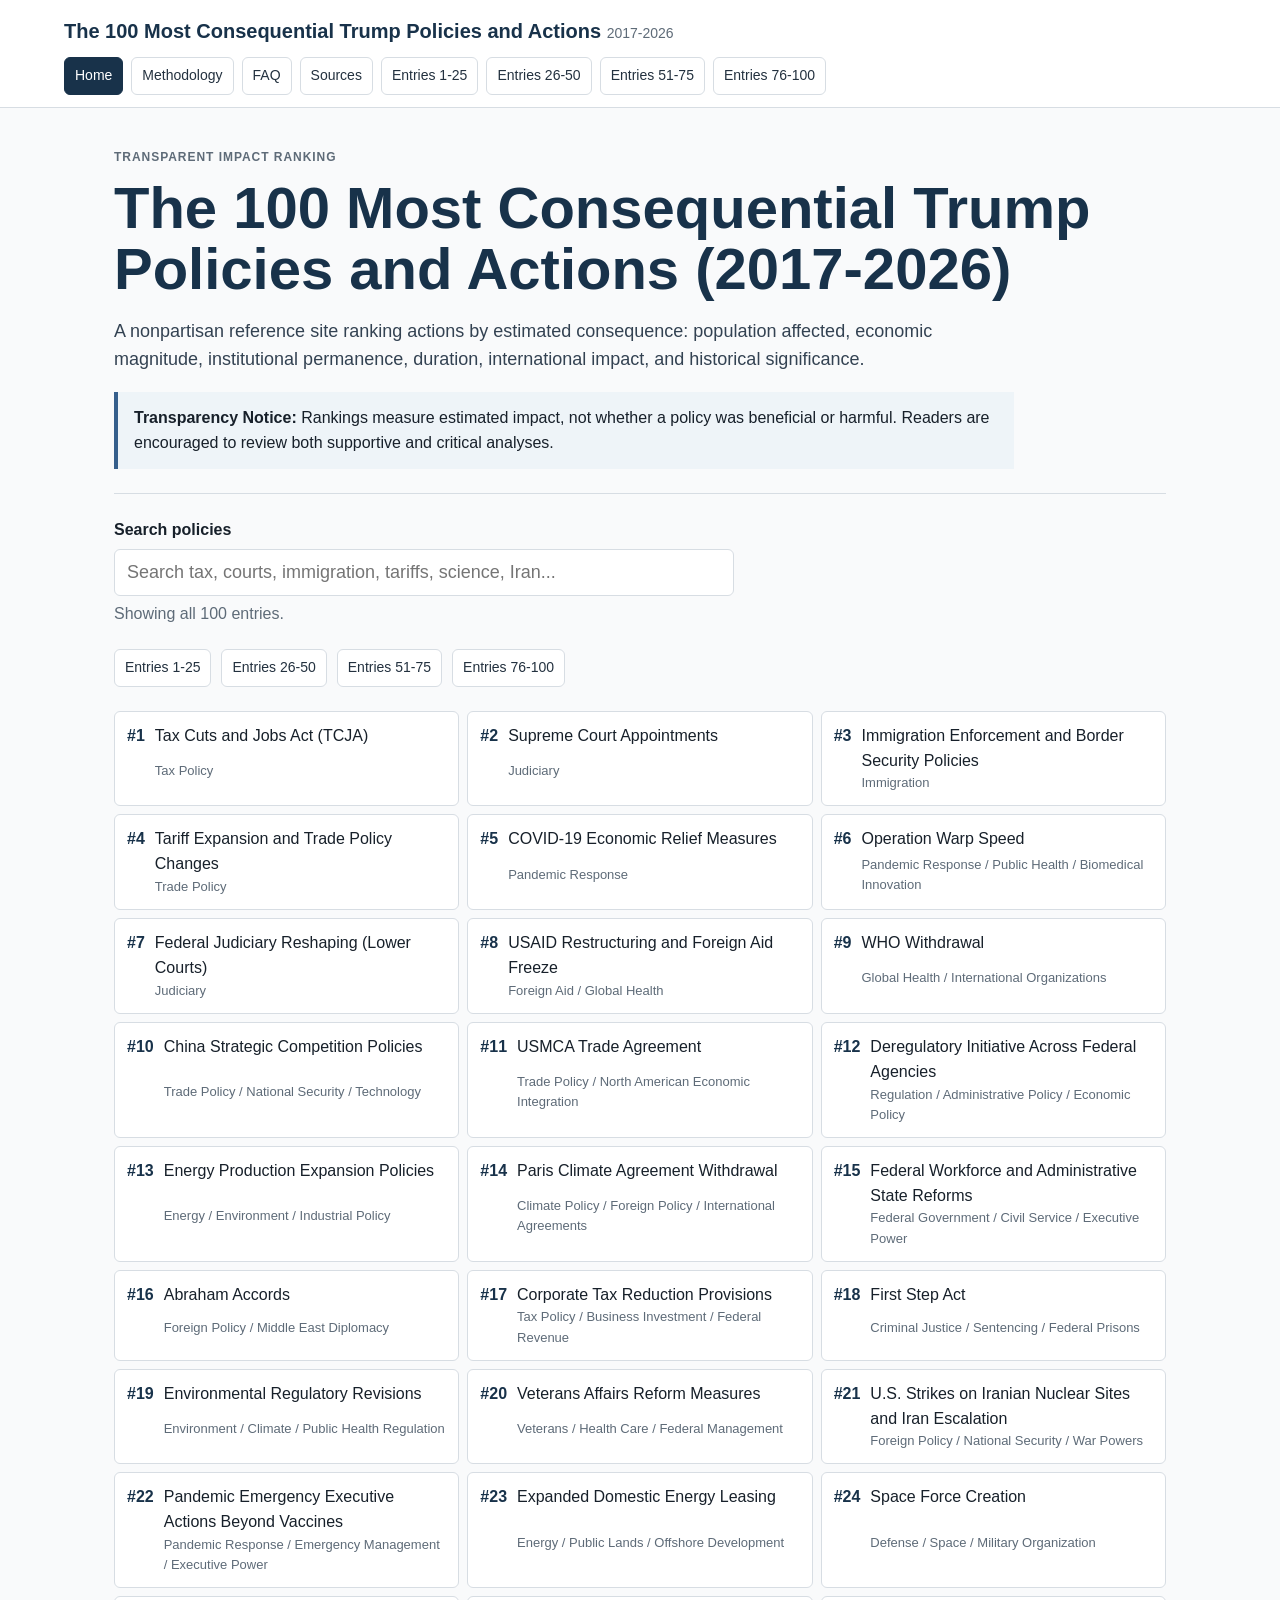
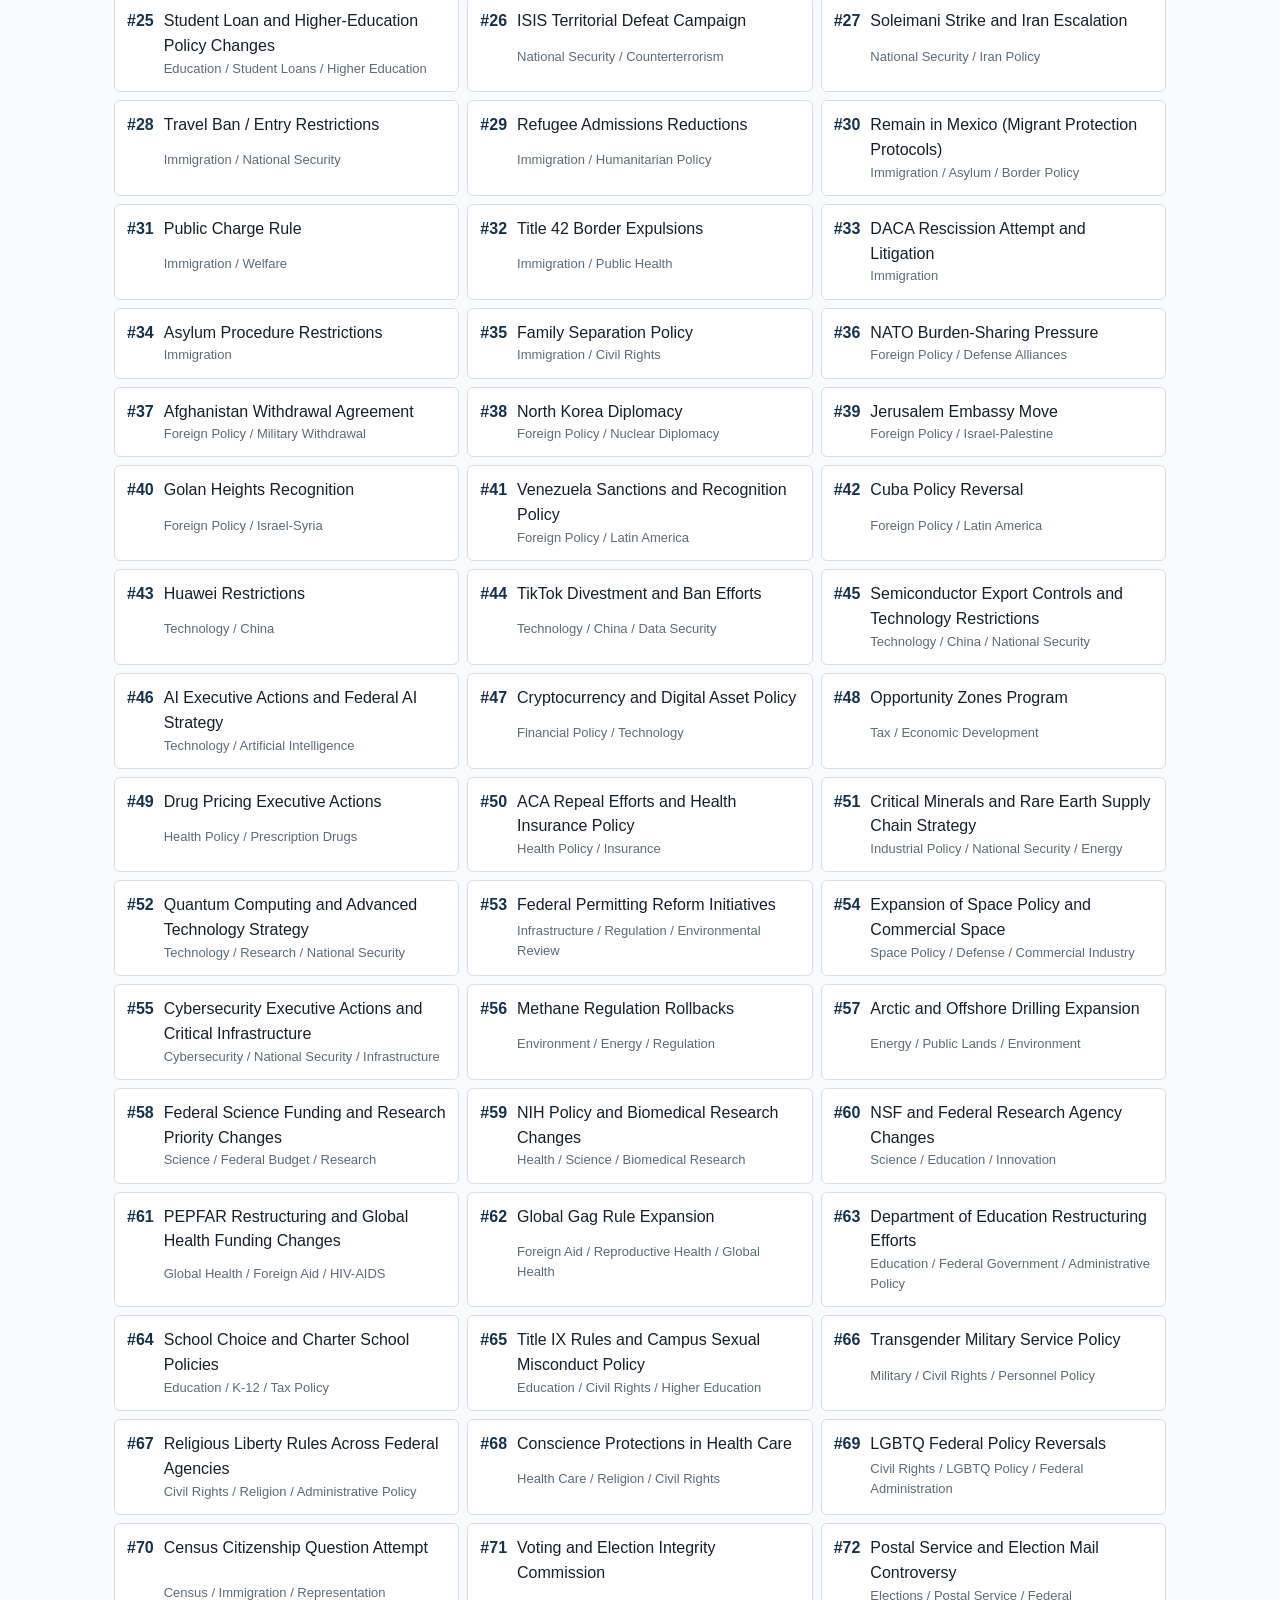
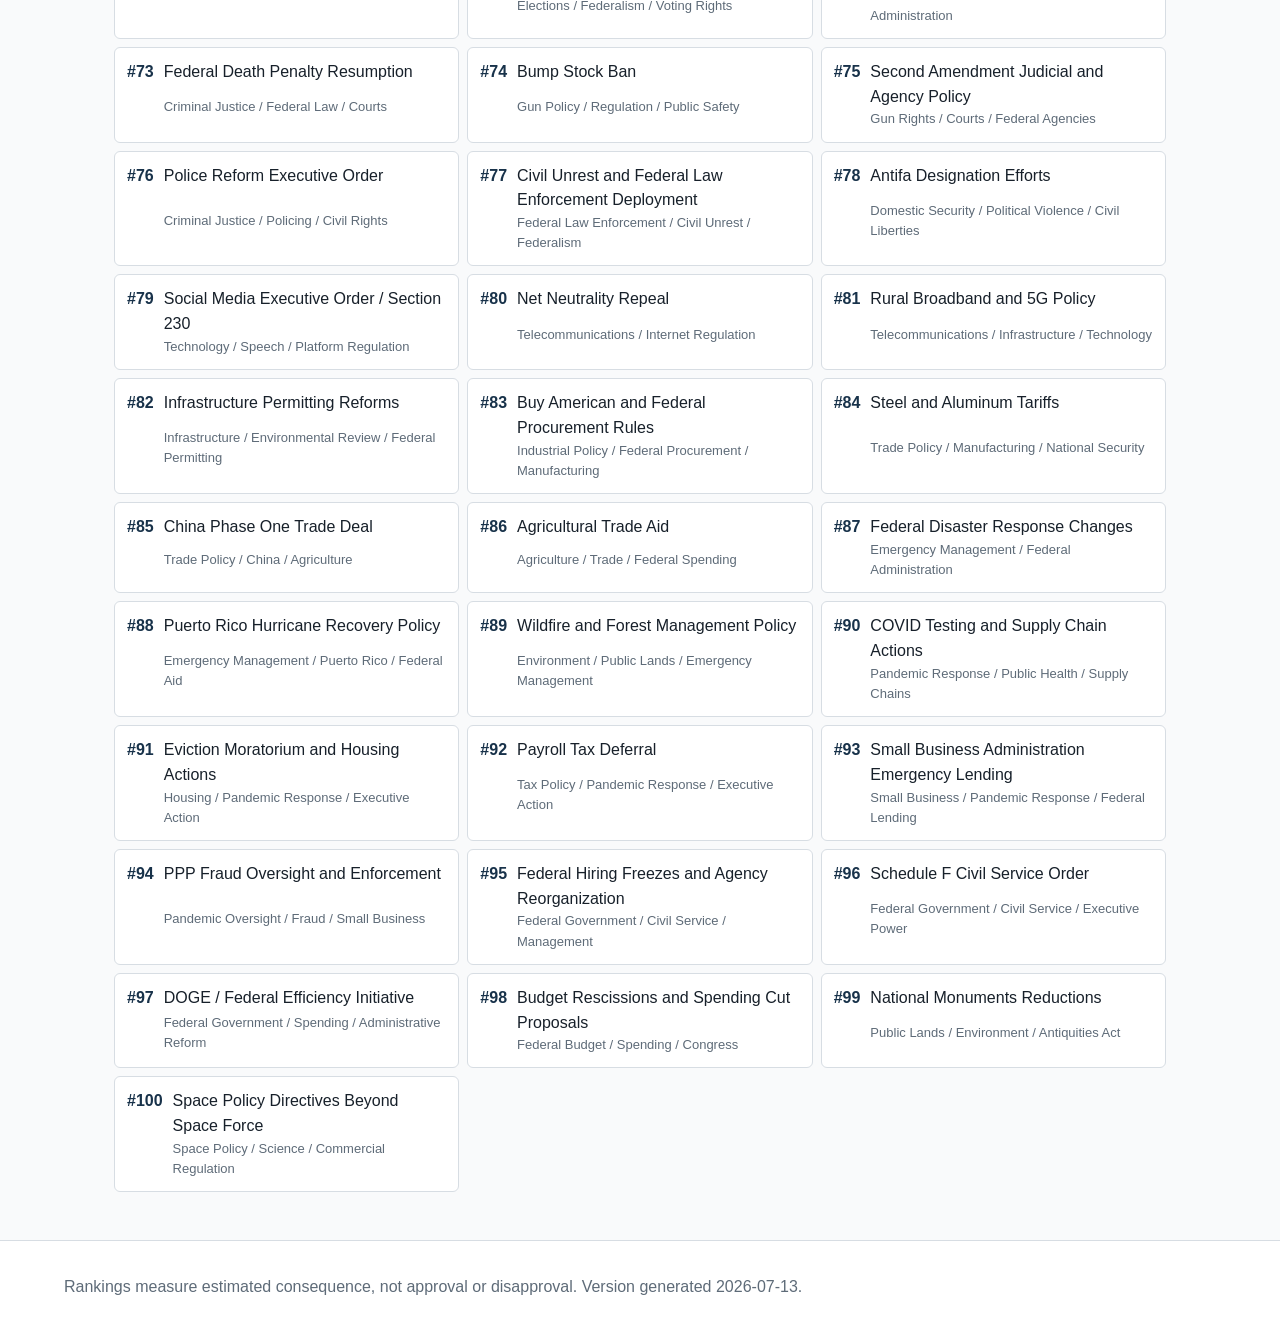
==== commit 490870c6: "Better FAQ and Methodology (and fix bugs)" ====
--- a/index.html
+++ b/index.html
@@ -1,11 +1,558 @@
-<!doctype html><html lang="en"><head>
-<!-- Google tag (gtag.js) -->
-<script async src="https://www.googletagmanager.com/gtag/js?id=G-BQTNHB9WEV"></script>
-<script>
-  window.dataLayer = window.dataLayer || [];
-  function gtag(){dataLayer.push(arguments);}
-  gtag('js', new Date());
-
-  gtag('config', 'G-BQTNHB9WEV');
-</script>
-<meta charset="utf-8"><meta name="viewport" content="width=device-width,initial-scale=1"><title>The 100 Most Consequential Trump Policies and Actions</title><meta name="description" content="A transparent ranking of Trump-era policies and actions from 2017 through 2026."><link rel="canonical" href="https://example.com/"><link rel="stylesheet" href="style.css"><script type="application/ld+json">{"@context":"https://schema.org","@type":"WebSite","name":"The 100 Most Consequential Trump Policies and Actions (2017–2026)","description":"A transparent, nonpartisan ranking of Trump-era actions by estimated impact."}</script></head><body><header><div class="wrapper"><h1>The 100 Most Consequential Trump Policies and Actions (2017–2026)</h1><p class="meta">A transparent ranking of impact, not approval or disapproval.</p><nav><a href="index.html">Home</a><a href="page1.html">1–25</a><a href="page2.html">26–50</a><a href="page3.html">51–75</a><a href="page4.html">76–100</a><a href="methodology.html">Methodology</a><a href="faq.html">FAQ</a><a href="sources.html">Sources</a></nav></div></header><main class="wrapper"><div class="notice"><strong>Transparency notice:</strong> Rankings measure estimated impact, not whether an action was beneficial or harmful.</div><h2>All 100 entries</h2><input id="q" class="searchbox" placeholder="Search all 100 entries"><ol id="rankList" class="rank-list"><li><a href="page1.html#rank1">#1 Tax Cuts and Jobs Act (TCJA)</a></li><li><a href="page1.html#rank2">#2 Supreme Court Appointments</a></li><li><a href="page1.html#rank3">#3 Immigration Enforcement and Border Security Policies</a></li><li><a href="page1.html#rank4">#4 Tariff Expansion and Trade Policy Changes</a></li><li><a href="page1.html#rank5">#5 COVID-19 Economic Relief Measures</a></li><li><a href="page1.html#rank6">#6 Operation Warp Speed</a></li><li><a href="page1.html#rank7">#7 Federal Judiciary Reshaping (Lower Courts)</a></li><li><a href="page1.html#rank8">#8 USAID Restructuring and Foreign Aid Freeze</a></li><li><a href="page1.html#rank9">#9 WHO Withdrawal</a></li><li><a href="page1.html#rank10">#10 China Strategic Competition Policies</a></li><li><a href="page1.html#rank11">#11 PEPFAR and Global HIV Program Restructuring</a></li><li><a href="page1.html#rank12">#12 USMCA Trade Agreement</a></li><li><a href="page1.html#rank13">#13 Administrative State / Federal Workforce Reforms</a></li><li><a href="page1.html#rank14">#14 Paris Climate Agreement Withdrawal</a></li><li><a href="page1.html#rank15">#15 Deregulatory Initiative Across Federal Agencies</a></li><li><a href="page1.html#rank16">#16 Abraham Accords</a></li><li><a href="page1.html#rank17">#17 Iran Nuclear Deal Withdrawal</a></li><li><a href="page1.html#rank18">#18 Energy Production Expansion Policies</a></li><li><a href="page1.html#rank19">#19 Environmental Regulatory Revisions</a></li><li><a href="page1.html#rank20">#20 Space Force Creation</a></li><li><a href="page1.html#rank21">#21 U.S. Strikes on Iranian Nuclear Sites and 2025–2026 Iran Escalation</a></li><li><a href="page1.html#rank22">#22 First Step Act</a></li><li><a href="page1.html#rank23">#23 Veterans Affairs Reforms</a></li><li><a href="page1.html#rank24">#24 Afghanistan Withdrawal Agreement / Doha Framework</a></li><li><a href="page1.html#rank25">#25 Jerusalem Embassy Move</a></li><li><a href="page2.html#rank26">#26 NATO Burden-Sharing Pressure</a></li><li><a href="page2.html#rank27">#27 ISIS Territorial Defeat Campaign</a></li><li><a href="page2.html#rank28">#28 Soleimani Strike and Iran Escalation</a></li><li><a href="page2.html#rank29">#29 Travel Ban / Entry Restrictions</a></li><li><a href="page2.html#rank30">#30 Refugee Admissions Reductions</a></li><li><a href="page2.html#rank31">#31 Remain in Mexico / Migrant Protection Protocols (MPP)</a></li><li><a href="page2.html#rank32">#32 Title 42 Border Expulsions</a></li><li><a href="page2.html#rank33">#33 DACA Rescission Attempt and Litigation</a></li><li><a href="page2.html#rank34">#34 Public Charge Rule Changes</a></li><li><a href="page2.html#rank35">#35 Family Separation and Zero Tolerance</a></li><li><a href="page2.html#rank36">#36 Census Citizenship Question Attempt</a></li><li><a href="page2.html#rank37">#37 ACA Repeal Efforts and Mandate Penalty Repeal</a></li><li><a href="page2.html#rank38">#38 Short-Term Health Plans Expansion</a></li><li><a href="page2.html#rank39">#39 Medicaid Work Requirement Waivers</a></li><li><a href="page2.html#rank40">#40 Drug Pricing and Hospital Transparency Actions</a></li><li><a href="page2.html#rank41">#41 Right to Try Act</a></li><li><a href="page2.html#rank42">#42 No Surprises Act Signing</a></li><li><a href="page2.html#rank43">#43 CARES Act PPP Business Loans</a></li><li><a href="page2.html#rank44">#44 COVID Direct Payments to Households</a></li><li><a href="page2.html#rank45">#45 Expanded Unemployment Benefits During COVID</a></li><li><a href="page2.html#rank46">#46 Federal Reserve Emergency Lending Backstops</a></li><li><a href="page2.html#rank47">#47 CARES Act Student Loan Payment Pause</a></li><li><a href="page2.html#rank48">#48 China Phase One Trade Deal</a></li><li><a href="page2.html#rank49">#49 Steel and Aluminum Section 232 Tariffs</a></li><li><a href="page2.html#rank50">#50 Solar Panel and Washing Machine Tariffs</a></li><li><a href="page3.html#rank51">#51 Critical Minerals and Rare Earth Supply Chain Strategy</a></li><li><a href="page3.html#rank52">#52 Quantum Computing and Advanced Technology Strategy</a></li><li><a href="page3.html#rank53">#53 Federal Permitting Reform Initiatives</a></li><li><a href="page3.html#rank54">#54 Expansion of Space Policy and Commercial Space</a></li><li><a href="page3.html#rank55">#55 Cybersecurity Executive Actions and Critical Infrastructure</a></li><li><a href="page3.html#rank56">#56 AI Executive Orders and Federal AI Policy</a></li><li><a href="page3.html#rank57">#57 Cybersecurity Executive Actions</a></li><li><a href="page3.html#rank58">#58 Social Media Executive Order / Section 230 Push</a></li><li><a href="page3.html#rank59">#59 Religious Liberty and Conscience Rules</a></li><li><a href="page3.html#rank60">#60 Title IX Campus Sexual Misconduct Rule Changes</a></li><li><a href="page3.html#rank61">#61 DEI and Federal Training Restrictions</a></li><li><a href="page3.html#rank62">#62 Transgender Military Service Restrictions</a></li><li><a href="page3.html#rank63">#63 Abortion-Related Federal Policy Changes</a></li><li><a href="page3.html#rank64">#64 Title X Family Planning Rule</a></li><li><a href="page3.html#rank65">#65 Mexico City Policy Expansion</a></li><li><a href="page3.html#rank66">#66 Federal Death Penalty Resumption</a></li><li><a href="page3.html#rank67">#67 Bump Stock Ban</a></li><li><a href="page3.html#rank68">#68 Criminal Justice Charging and Policing Policy Shifts</a></li><li><a href="page3.html#rank69">#69 School Choice and Charter-School Support</a></li><li><a href="page3.html#rank70">#70 Historically Black Colleges and Universities Funding Actions</a></li><li><a href="page3.html#rank71">#71 Apprenticeship and Workforce Development Actions</a></li><li><a href="page3.html#rank72">#72 Human Trafficking Enforcement Measures</a></li><li><a href="page3.html#rank73">#73 Veterans Community Care Expansion</a></li><li><a href="page3.html#rank74">#74 VA Accountability Act Implementation</a></li><li><a href="page3.html#rank75">#75 Federal Hiring Freeze and Workforce Reduction Efforts</a></li><li><a href="page4.html#rank76">#76 Government Shutdown and Funding Confrontations</a></li><li><a href="page4.html#rank77">#77 Debt and Deficit Effects of Fiscal Policy Mix</a></li><li><a href="page4.html#rank78">#78 Federal Research and Science Funding Shifts</a></li><li><a href="page4.html#rank79">#79 Arts, Humanities, and Public Broadcasting Funding Pressure</a></li><li><a href="page4.html#rank80">#80 CFPB and Consumer-Finance Rollbacks</a></li><li><a href="page4.html#rank81">#81 Frontier AI Security Review Framework</a></li><li><a href="page4.html#rank82">#82 Department of Education Restructuring Efforts</a></li><li><a href="page4.html#rank83">#83 Federal Grants and University Funding Pressure</a></li><li><a href="page4.html#rank84">#84 Sanctuary Jurisdiction Funding Pressure</a></li><li><a href="page4.html#rank85">#85 2020 Election and January 6-Related Institutional Effects</a></li><li><a href="page4.html#rank86">#86 Election Integrity and Voting Policy Push</a></li><li><a href="page4.html#rank87">#87 Federal Law Enforcement and Protest Response</a></li><li><a href="page4.html#rank88">#88 Postal Service and Mail Voting Controversies</a></li><li><a href="page4.html#rank89">#89 National Monuments and Public Lands Changes</a></li><li><a href="page4.html#rank90">#90 Clean Power Plan Replacement / Power-Sector Rules</a></li><li><a href="page4.html#rank91">#91 Vehicle Emissions and Fuel Economy Rollbacks</a></li><li><a href="page4.html#rank92">#92 Waters of the United States Rule Revisions</a></li><li><a href="page4.html#rank93">#93 Endangered Species Act Regulatory Changes</a></li><li><a href="page4.html#rank94">#94 National Environmental Policy Act Revisions</a></li><li><a href="page4.html#rank95">#95 Offshore Drilling and Arctic Energy Actions</a></li><li><a href="page4.html#rank96">#96 Coal Industry Regulatory Actions</a></li><li><a href="page4.html#rank97">#97 Pipeline Permitting Actions</a></li><li><a href="page4.html#rank98">#98 Agricultural Trade Aid Payments</a></li><li><a href="page4.html#rank99">#99 Farm and Rural Policy Changes</a></li><li><a href="page4.html#rank100">#100 Puerto Rico Disaster Response and Funding Disputes</a></li></ol><script>q.addEventListener("input",()=>{let v=q.value.toLowerCase();document.querySelectorAll("#rankList li").forEach(x=>x.style.display=x.textContent.toLowerCase().includes(v)?"":"none")});</script></main><footer><div class="wrapper"><p>First production publication candidate. Rankings remain subject to RM-012 dynamic review.</p><p><a href="project-log.html">Project Log</a><a href="changes.html">Changes</a></p></div></footer></body></html>+<!doctype html>
+<html lang="en">
+<head>
+  <!-- Google tag (gtag.js) -->
+<script async src="https://www.googletagmanager.com/gtag/js?id=G-BQTNHB9WEV"></script>
+<script>
+  window.dataLayer = window.dataLayer || [];
+  function gtag(){dataLayer.push(arguments);}
+  gtag('js', new Date());
+
+  gtag('config', 'G-BQTNHB9WEV');
+</script>
+  <meta charset="utf-8">
+  <meta name="viewport" content="width=device-width, initial-scale=1">
+  <title>The 100 Most Consequential Trump Policies and Actions (2017-2026)</title>
+  <meta name="description" content="A nonpartisan ranking of Trump policies and actions by estimated impact, with supportive and critical analyses.">
+  <link rel="stylesheet" href="assets/styles.css">
+  
+</head>
+<body>
+<header class="site-header">
+  <a class="brand" href="index.html">The 100 Most Consequential Trump Policies and Actions <span>2017-2026</span></a>
+  <nav class="site-nav" aria-label="Site navigation"><a class="active" href="index.html">Home</a>
+<a href="methodology.html">Methodology</a>
+<a href="faq.html">FAQ</a>
+<a href="sources.html">Sources</a>
+<a href="entries-001-025.html">Entries 1-25</a>
+<a href="entries-026-050.html">Entries 26-50</a>
+<a href="entries-051-075.html">Entries 51-75</a>
+<a href="entries-076-100.html">Entries 76-100</a></nav>
+</header>
+<main>
+
+<section class="hero">
+  <p class="eyebrow">Transparent impact ranking</p>
+  <h1>The 100 Most Consequential Trump Policies and Actions (2017-2026)</h1>
+  <p class="lede">A nonpartisan reference site ranking actions by estimated consequence: population affected, economic magnitude, institutional permanence, duration, international impact, and historical significance.</p>
+  <div class="notice"><strong>Transparency Notice:</strong> Rankings measure estimated impact, not whether a policy was beneficial or harmful. Readers are encouraged to review both supportive and critical analyses.</div>
+</section>
+<section class="home-tools">
+  <label for="rank-search">Search policies</label>
+  <input id="rank-search" type="search" placeholder="Search tax, courts, immigration, tariffs, science, Iran..." autocomplete="off">
+  <p id="search-count">Showing all 100 entries.</p>
+</section>
+<section class="range-links" aria-label="Entry pages">
+  <a href="entries-001-025.html">Entries 1-25</a><a href="entries-026-050.html">Entries 26-50</a><a href="entries-051-075.html">Entries 51-75</a><a href="entries-076-100.html">Entries 76-100</a>
+</section>
+<section class="rank-list" id="rank-list">
+  
+<a class="home-rank" href="entries-001-025.html?open=1#rank-001" data-title="tax cuts and jobs act (tcja)" data-category="tax policy">
+  <strong>#1</strong>
+  <span>Tax Cuts and Jobs Act (TCJA)</span>
+  <em>Tax Policy</em>
+</a>
+<a class="home-rank" href="entries-001-025.html?open=1#rank-002" data-title="supreme court appointments" data-category="judiciary">
+  <strong>#2</strong>
+  <span>Supreme Court Appointments</span>
+  <em>Judiciary</em>
+</a>
+<a class="home-rank" href="entries-001-025.html?open=1#rank-003" data-title="immigration enforcement and border security policies" data-category="immigration">
+  <strong>#3</strong>
+  <span>Immigration Enforcement and Border Security Policies</span>
+  <em>Immigration</em>
+</a>
+<a class="home-rank" href="entries-001-025.html?open=1#rank-004" data-title="tariff expansion and trade policy changes" data-category="trade policy">
+  <strong>#4</strong>
+  <span>Tariff Expansion and Trade Policy Changes</span>
+  <em>Trade Policy</em>
+</a>
+<a class="home-rank" href="entries-001-025.html?open=1#rank-005" data-title="covid-19 economic relief measures" data-category="pandemic response">
+  <strong>#5</strong>
+  <span>COVID-19 Economic Relief Measures</span>
+  <em>Pandemic Response</em>
+</a>
+<a class="home-rank" href="entries-001-025.html?open=1#rank-006" data-title="operation warp speed" data-category="pandemic response / public health / biomedical innovation">
+  <strong>#6</strong>
+  <span>Operation Warp Speed</span>
+  <em>Pandemic Response / Public Health / Biomedical Innovation</em>
+</a>
+<a class="home-rank" href="entries-001-025.html?open=1#rank-007" data-title="federal judiciary reshaping (lower courts)" data-category="judiciary">
+  <strong>#7</strong>
+  <span>Federal Judiciary Reshaping (Lower Courts)</span>
+  <em>Judiciary</em>
+</a>
+<a class="home-rank" href="entries-001-025.html?open=1#rank-008" data-title="usaid restructuring and foreign aid freeze" data-category="foreign aid / global health">
+  <strong>#8</strong>
+  <span>USAID Restructuring and Foreign Aid Freeze</span>
+  <em>Foreign Aid / Global Health</em>
+</a>
+<a class="home-rank" href="entries-001-025.html?open=1#rank-009" data-title="who withdrawal" data-category="global health / international organizations">
+  <strong>#9</strong>
+  <span>WHO Withdrawal</span>
+  <em>Global Health / International Organizations</em>
+</a>
+<a class="home-rank" href="entries-001-025.html?open=1#rank-010" data-title="china strategic competition policies" data-category="trade policy / national security / technology">
+  <strong>#10</strong>
+  <span>China Strategic Competition Policies</span>
+  <em>Trade Policy / National Security / Technology</em>
+</a>
+<a class="home-rank" href="entries-001-025.html?open=1#rank-011" data-title="usmca trade agreement" data-category="trade policy / north american economic integration">
+  <strong>#11</strong>
+  <span>USMCA Trade Agreement</span>
+  <em>Trade Policy / North American Economic Integration</em>
+</a>
+<a class="home-rank" href="entries-001-025.html?open=1#rank-012" data-title="deregulatory initiative across federal agencies" data-category="regulation / administrative policy / economic policy">
+  <strong>#12</strong>
+  <span>Deregulatory Initiative Across Federal Agencies</span>
+  <em>Regulation / Administrative Policy / Economic Policy</em>
+</a>
+<a class="home-rank" href="entries-001-025.html?open=1#rank-013" data-title="energy production expansion policies" data-category="energy / environment / industrial policy">
+  <strong>#13</strong>
+  <span>Energy Production Expansion Policies</span>
+  <em>Energy / Environment / Industrial Policy</em>
+</a>
+<a class="home-rank" href="entries-001-025.html?open=1#rank-014" data-title="paris climate agreement withdrawal" data-category="climate policy / foreign policy / international agreements">
+  <strong>#14</strong>
+  <span>Paris Climate Agreement Withdrawal</span>
+  <em>Climate Policy / Foreign Policy / International Agreements</em>
+</a>
+<a class="home-rank" href="entries-001-025.html?open=1#rank-015" data-title="federal workforce and administrative state reforms" data-category="federal government / civil service / executive power">
+  <strong>#15</strong>
+  <span>Federal Workforce and Administrative State Reforms</span>
+  <em>Federal Government / Civil Service / Executive Power</em>
+</a>
+<a class="home-rank" href="entries-001-025.html?open=1#rank-016" data-title="abraham accords" data-category="foreign policy / middle east diplomacy">
+  <strong>#16</strong>
+  <span>Abraham Accords</span>
+  <em>Foreign Policy / Middle East Diplomacy</em>
+</a>
+<a class="home-rank" href="entries-001-025.html?open=1#rank-017" data-title="corporate tax reduction provisions" data-category="tax policy / business investment / federal revenue">
+  <strong>#17</strong>
+  <span>Corporate Tax Reduction Provisions</span>
+  <em>Tax Policy / Business Investment / Federal Revenue</em>
+</a>
+<a class="home-rank" href="entries-001-025.html?open=1#rank-018" data-title="first step act" data-category="criminal justice / sentencing / federal prisons">
+  <strong>#18</strong>
+  <span>First Step Act</span>
+  <em>Criminal Justice / Sentencing / Federal Prisons</em>
+</a>
+<a class="home-rank" href="entries-001-025.html?open=1#rank-019" data-title="environmental regulatory revisions" data-category="environment / climate / public health regulation">
+  <strong>#19</strong>
+  <span>Environmental Regulatory Revisions</span>
+  <em>Environment / Climate / Public Health Regulation</em>
+</a>
+<a class="home-rank" href="entries-001-025.html?open=1#rank-020" data-title="veterans affairs reform measures" data-category="veterans / health care / federal management">
+  <strong>#20</strong>
+  <span>Veterans Affairs Reform Measures</span>
+  <em>Veterans / Health Care / Federal Management</em>
+</a>
+<a class="home-rank" href="entries-001-025.html?open=1#rank-021" data-title="u.s. strikes on iranian nuclear sites and iran escalation" data-category="foreign policy / national security / war powers">
+  <strong>#21</strong>
+  <span>U.S. Strikes on Iranian Nuclear Sites and Iran Escalation</span>
+  <em>Foreign Policy / National Security / War Powers</em>
+</a>
+<a class="home-rank" href="entries-001-025.html?open=1#rank-022" data-title="pandemic emergency executive actions beyond vaccines" data-category="pandemic response / emergency management / executive power">
+  <strong>#22</strong>
+  <span>Pandemic Emergency Executive Actions Beyond Vaccines</span>
+  <em>Pandemic Response / Emergency Management / Executive Power</em>
+</a>
+<a class="home-rank" href="entries-001-025.html?open=1#rank-023" data-title="expanded domestic energy leasing" data-category="energy / public lands / offshore development">
+  <strong>#23</strong>
+  <span>Expanded Domestic Energy Leasing</span>
+  <em>Energy / Public Lands / Offshore Development</em>
+</a>
+<a class="home-rank" href="entries-001-025.html?open=1#rank-024" data-title="space force creation" data-category="defense / space / military organization">
+  <strong>#24</strong>
+  <span>Space Force Creation</span>
+  <em>Defense / Space / Military Organization</em>
+</a>
+<a class="home-rank" href="entries-001-025.html?open=1#rank-025" data-title="student loan and higher-education policy changes" data-category="education / student loans / higher education">
+  <strong>#25</strong>
+  <span>Student Loan and Higher-Education Policy Changes</span>
+  <em>Education / Student Loans / Higher Education</em>
+</a>
+<a class="home-rank" href="entries-026-050.html?open=1#rank-026" data-title="isis territorial defeat campaign" data-category="national security / counterterrorism">
+  <strong>#26</strong>
+  <span>ISIS Territorial Defeat Campaign</span>
+  <em>National Security / Counterterrorism</em>
+</a>
+<a class="home-rank" href="entries-026-050.html?open=1#rank-027" data-title="soleimani strike and iran escalation" data-category="national security / iran policy">
+  <strong>#27</strong>
+  <span>Soleimani Strike and Iran Escalation</span>
+  <em>National Security / Iran Policy</em>
+</a>
+<a class="home-rank" href="entries-026-050.html?open=1#rank-028" data-title="travel ban / entry restrictions" data-category="immigration / national security">
+  <strong>#28</strong>
+  <span>Travel Ban / Entry Restrictions</span>
+  <em>Immigration / National Security</em>
+</a>
+<a class="home-rank" href="entries-026-050.html?open=1#rank-029" data-title="refugee admissions reductions" data-category="immigration / humanitarian policy">
+  <strong>#29</strong>
+  <span>Refugee Admissions Reductions</span>
+  <em>Immigration / Humanitarian Policy</em>
+</a>
+<a class="home-rank" href="entries-026-050.html?open=1#rank-030" data-title="remain in mexico (migrant protection protocols)" data-category="immigration / asylum / border policy">
+  <strong>#30</strong>
+  <span>Remain in Mexico (Migrant Protection Protocols)</span>
+  <em>Immigration / Asylum / Border Policy</em>
+</a>
+<a class="home-rank" href="entries-026-050.html?open=1#rank-031" data-title="public charge rule" data-category="immigration / welfare">
+  <strong>#31</strong>
+  <span>Public Charge Rule</span>
+  <em>Immigration / Welfare</em>
+</a>
+<a class="home-rank" href="entries-026-050.html?open=1#rank-032" data-title="title 42 border expulsions" data-category="immigration / public health">
+  <strong>#32</strong>
+  <span>Title 42 Border Expulsions</span>
+  <em>Immigration / Public Health</em>
+</a>
+<a class="home-rank" href="entries-026-050.html?open=1#rank-033" data-title="daca rescission attempt and litigation" data-category="immigration">
+  <strong>#33</strong>
+  <span>DACA Rescission Attempt and Litigation</span>
+  <em>Immigration</em>
+</a>
+<a class="home-rank" href="entries-026-050.html?open=1#rank-034" data-title="asylum procedure restrictions" data-category="immigration">
+  <strong>#34</strong>
+  <span>Asylum Procedure Restrictions</span>
+  <em>Immigration</em>
+</a>
+<a class="home-rank" href="entries-026-050.html?open=1#rank-035" data-title="family separation policy" data-category="immigration / civil rights">
+  <strong>#35</strong>
+  <span>Family Separation Policy</span>
+  <em>Immigration / Civil Rights</em>
+</a>
+<a class="home-rank" href="entries-026-050.html?open=1#rank-036" data-title="nato burden-sharing pressure" data-category="foreign policy / defense alliances">
+  <strong>#36</strong>
+  <span>NATO Burden-Sharing Pressure</span>
+  <em>Foreign Policy / Defense Alliances</em>
+</a>
+<a class="home-rank" href="entries-026-050.html?open=1#rank-037" data-title="afghanistan withdrawal agreement" data-category="foreign policy / military withdrawal">
+  <strong>#37</strong>
+  <span>Afghanistan Withdrawal Agreement</span>
+  <em>Foreign Policy / Military Withdrawal</em>
+</a>
+<a class="home-rank" href="entries-026-050.html?open=1#rank-038" data-title="north korea diplomacy" data-category="foreign policy / nuclear diplomacy">
+  <strong>#38</strong>
+  <span>North Korea Diplomacy</span>
+  <em>Foreign Policy / Nuclear Diplomacy</em>
+</a>
+<a class="home-rank" href="entries-026-050.html?open=1#rank-039" data-title="jerusalem embassy move" data-category="foreign policy / israel-palestine">
+  <strong>#39</strong>
+  <span>Jerusalem Embassy Move</span>
+  <em>Foreign Policy / Israel-Palestine</em>
+</a>
+<a class="home-rank" href="entries-026-050.html?open=1#rank-040" data-title="golan heights recognition" data-category="foreign policy / israel-syria">
+  <strong>#40</strong>
+  <span>Golan Heights Recognition</span>
+  <em>Foreign Policy / Israel-Syria</em>
+</a>
+<a class="home-rank" href="entries-026-050.html?open=1#rank-041" data-title="venezuela sanctions and recognition policy" data-category="foreign policy / latin america">
+  <strong>#41</strong>
+  <span>Venezuela Sanctions and Recognition Policy</span>
+  <em>Foreign Policy / Latin America</em>
+</a>
+<a class="home-rank" href="entries-026-050.html?open=1#rank-042" data-title="cuba policy reversal" data-category="foreign policy / latin america">
+  <strong>#42</strong>
+  <span>Cuba Policy Reversal</span>
+  <em>Foreign Policy / Latin America</em>
+</a>
+<a class="home-rank" href="entries-026-050.html?open=1#rank-043" data-title="huawei restrictions" data-category="technology / china">
+  <strong>#43</strong>
+  <span>Huawei Restrictions</span>
+  <em>Technology / China</em>
+</a>
+<a class="home-rank" href="entries-026-050.html?open=1#rank-044" data-title="tiktok divestment and ban efforts" data-category="technology / china / data security">
+  <strong>#44</strong>
+  <span>TikTok Divestment and Ban Efforts</span>
+  <em>Technology / China / Data Security</em>
+</a>
+<a class="home-rank" href="entries-026-050.html?open=1#rank-045" data-title="semiconductor export controls and technology restrictions" data-category="technology / china / national security">
+  <strong>#45</strong>
+  <span>Semiconductor Export Controls and Technology Restrictions</span>
+  <em>Technology / China / National Security</em>
+</a>
+<a class="home-rank" href="entries-026-050.html?open=1#rank-046" data-title="ai executive actions and federal ai strategy" data-category="technology / artificial intelligence">
+  <strong>#46</strong>
+  <span>AI Executive Actions and Federal AI Strategy</span>
+  <em>Technology / Artificial Intelligence</em>
+</a>
+<a class="home-rank" href="entries-026-050.html?open=1#rank-047" data-title="cryptocurrency and digital asset policy" data-category="financial policy / technology">
+  <strong>#47</strong>
+  <span>Cryptocurrency and Digital Asset Policy</span>
+  <em>Financial Policy / Technology</em>
+</a>
+<a class="home-rank" href="entries-026-050.html?open=1#rank-048" data-title="opportunity zones program" data-category="tax / economic development">
+  <strong>#48</strong>
+  <span>Opportunity Zones Program</span>
+  <em>Tax / Economic Development</em>
+</a>
+<a class="home-rank" href="entries-026-050.html?open=1#rank-049" data-title="drug pricing executive actions" data-category="health policy / prescription drugs">
+  <strong>#49</strong>
+  <span>Drug Pricing Executive Actions</span>
+  <em>Health Policy / Prescription Drugs</em>
+</a>
+<a class="home-rank" href="entries-026-050.html?open=1#rank-050" data-title="aca repeal efforts and health insurance policy" data-category="health policy / insurance">
+  <strong>#50</strong>
+  <span>ACA Repeal Efforts and Health Insurance Policy</span>
+  <em>Health Policy / Insurance</em>
+</a>
+<a class="home-rank" href="entries-051-075.html?open=1#rank-051" data-title="critical minerals and rare earth supply chain strategy" data-category="industrial policy / national security / energy">
+  <strong>#51</strong>
+  <span>Critical Minerals and Rare Earth Supply Chain Strategy</span>
+  <em>Industrial Policy / National Security / Energy</em>
+</a>
+<a class="home-rank" href="entries-051-075.html?open=1#rank-052" data-title="quantum computing and advanced technology strategy" data-category="technology / research / national security">
+  <strong>#52</strong>
+  <span>Quantum Computing and Advanced Technology Strategy</span>
+  <em>Technology / Research / National Security</em>
+</a>
+<a class="home-rank" href="entries-051-075.html?open=1#rank-053" data-title="federal permitting reform initiatives" data-category="infrastructure / regulation / environmental review">
+  <strong>#53</strong>
+  <span>Federal Permitting Reform Initiatives</span>
+  <em>Infrastructure / Regulation / Environmental Review</em>
+</a>
+<a class="home-rank" href="entries-051-075.html?open=1#rank-054" data-title="expansion of space policy and commercial space" data-category="space policy / defense / commercial industry">
+  <strong>#54</strong>
+  <span>Expansion of Space Policy and Commercial Space</span>
+  <em>Space Policy / Defense / Commercial Industry</em>
+</a>
+<a class="home-rank" href="entries-051-075.html?open=1#rank-055" data-title="cybersecurity executive actions and critical infrastructure" data-category="cybersecurity / national security / infrastructure">
+  <strong>#55</strong>
+  <span>Cybersecurity Executive Actions and Critical Infrastructure</span>
+  <em>Cybersecurity / National Security / Infrastructure</em>
+</a>
+<a class="home-rank" href="entries-051-075.html?open=1#rank-056" data-title="methane regulation rollbacks" data-category="environment / energy / regulation">
+  <strong>#56</strong>
+  <span>Methane Regulation Rollbacks</span>
+  <em>Environment / Energy / Regulation</em>
+</a>
+<a class="home-rank" href="entries-051-075.html?open=1#rank-057" data-title="arctic and offshore drilling expansion" data-category="energy / public lands / environment">
+  <strong>#57</strong>
+  <span>Arctic and Offshore Drilling Expansion</span>
+  <em>Energy / Public Lands / Environment</em>
+</a>
+<a class="home-rank" href="entries-051-075.html?open=1#rank-058" data-title="federal science funding and research priority changes" data-category="science / federal budget / research">
+  <strong>#58</strong>
+  <span>Federal Science Funding and Research Priority Changes</span>
+  <em>Science / Federal Budget / Research</em>
+</a>
+<a class="home-rank" href="entries-051-075.html?open=1#rank-059" data-title="nih policy and biomedical research changes" data-category="health / science / biomedical research">
+  <strong>#59</strong>
+  <span>NIH Policy and Biomedical Research Changes</span>
+  <em>Health / Science / Biomedical Research</em>
+</a>
+<a class="home-rank" href="entries-051-075.html?open=1#rank-060" data-title="nsf and federal research agency changes" data-category="science / education / innovation">
+  <strong>#60</strong>
+  <span>NSF and Federal Research Agency Changes</span>
+  <em>Science / Education / Innovation</em>
+</a>
+<a class="home-rank" href="entries-051-075.html?open=1#rank-061" data-title="pepfar restructuring and global health funding changes" data-category="global health / foreign aid / hiv-aids">
+  <strong>#61</strong>
+  <span>PEPFAR Restructuring and Global Health Funding Changes</span>
+  <em>Global Health / Foreign Aid / HIV-AIDS</em>
+</a>
+<a class="home-rank" href="entries-051-075.html?open=1#rank-062" data-title="global gag rule expansion" data-category="foreign aid / reproductive health / global health">
+  <strong>#62</strong>
+  <span>Global Gag Rule Expansion</span>
+  <em>Foreign Aid / Reproductive Health / Global Health</em>
+</a>
+<a class="home-rank" href="entries-051-075.html?open=1#rank-063" data-title="department of education restructuring efforts" data-category="education / federal government / administrative policy">
+  <strong>#63</strong>
+  <span>Department of Education Restructuring Efforts</span>
+  <em>Education / Federal Government / Administrative Policy</em>
+</a>
+<a class="home-rank" href="entries-051-075.html?open=1#rank-064" data-title="school choice and charter school policies" data-category="education / k-12 / tax policy">
+  <strong>#64</strong>
+  <span>School Choice and Charter School Policies</span>
+  <em>Education / K-12 / Tax Policy</em>
+</a>
+<a class="home-rank" href="entries-051-075.html?open=1#rank-065" data-title="title ix rules and campus sexual misconduct policy" data-category="education / civil rights / higher education">
+  <strong>#65</strong>
+  <span>Title IX Rules and Campus Sexual Misconduct Policy</span>
+  <em>Education / Civil Rights / Higher Education</em>
+</a>
+<a class="home-rank" href="entries-051-075.html?open=1#rank-066" data-title="transgender military service policy" data-category="military / civil rights / personnel policy">
+  <strong>#66</strong>
+  <span>Transgender Military Service Policy</span>
+  <em>Military / Civil Rights / Personnel Policy</em>
+</a>
+<a class="home-rank" href="entries-051-075.html?open=1#rank-067" data-title="religious liberty rules across federal agencies" data-category="civil rights / religion / administrative policy">
+  <strong>#67</strong>
+  <span>Religious Liberty Rules Across Federal Agencies</span>
+  <em>Civil Rights / Religion / Administrative Policy</em>
+</a>
+<a class="home-rank" href="entries-051-075.html?open=1#rank-068" data-title="conscience protections in health care" data-category="health care / religion / civil rights">
+  <strong>#68</strong>
+  <span>Conscience Protections in Health Care</span>
+  <em>Health Care / Religion / Civil Rights</em>
+</a>
+<a class="home-rank" href="entries-051-075.html?open=1#rank-069" data-title="lgbtq federal policy reversals" data-category="civil rights / lgbtq policy / federal administration">
+  <strong>#69</strong>
+  <span>LGBTQ Federal Policy Reversals</span>
+  <em>Civil Rights / LGBTQ Policy / Federal Administration</em>
+</a>
+<a class="home-rank" href="entries-051-075.html?open=1#rank-070" data-title="census citizenship question attempt" data-category="census / immigration / representation">
+  <strong>#70</strong>
+  <span>Census Citizenship Question Attempt</span>
+  <em>Census / Immigration / Representation</em>
+</a>
+<a class="home-rank" href="entries-051-075.html?open=1#rank-071" data-title="voting and election integrity commission" data-category="elections / federalism / voting rights">
+  <strong>#71</strong>
+  <span>Voting and Election Integrity Commission</span>
+  <em>Elections / Federalism / Voting Rights</em>
+</a>
+<a class="home-rank" href="entries-051-075.html?open=1#rank-072" data-title="postal service and election mail controversy" data-category="elections / postal service / federal administration">
+  <strong>#72</strong>
+  <span>Postal Service and Election Mail Controversy</span>
+  <em>Elections / Postal Service / Federal Administration</em>
+</a>
+<a class="home-rank" href="entries-051-075.html?open=1#rank-073" data-title="federal death penalty resumption" data-category="criminal justice / federal law / courts">
+  <strong>#73</strong>
+  <span>Federal Death Penalty Resumption</span>
+  <em>Criminal Justice / Federal Law / Courts</em>
+</a>
+<a class="home-rank" href="entries-051-075.html?open=1#rank-074" data-title="bump stock ban" data-category="gun policy / regulation / public safety">
+  <strong>#74</strong>
+  <span>Bump Stock Ban</span>
+  <em>Gun Policy / Regulation / Public Safety</em>
+</a>
+<a class="home-rank" href="entries-051-075.html?open=1#rank-075" data-title="second amendment judicial and agency policy" data-category="gun rights / courts / federal agencies">
+  <strong>#75</strong>
+  <span>Second Amendment Judicial and Agency Policy</span>
+  <em>Gun Rights / Courts / Federal Agencies</em>
+</a>
+<a class="home-rank" href="entries-076-100.html?open=1#rank-076" data-title="police reform executive order" data-category="criminal justice / policing / civil rights">
+  <strong>#76</strong>
+  <span>Police Reform Executive Order</span>
+  <em>Criminal Justice / Policing / Civil Rights</em>
+</a>
+<a class="home-rank" href="entries-076-100.html?open=1#rank-077" data-title="civil unrest and federal law enforcement deployment" data-category="federal law enforcement / civil unrest / federalism">
+  <strong>#77</strong>
+  <span>Civil Unrest and Federal Law Enforcement Deployment</span>
+  <em>Federal Law Enforcement / Civil Unrest / Federalism</em>
+</a>
+<a class="home-rank" href="entries-076-100.html?open=1#rank-078" data-title="antifa designation efforts" data-category="domestic security / political violence / civil liberties">
+  <strong>#78</strong>
+  <span>Antifa Designation Efforts</span>
+  <em>Domestic Security / Political Violence / Civil Liberties</em>
+</a>
+<a class="home-rank" href="entries-076-100.html?open=1#rank-079" data-title="social media executive order / section 230" data-category="technology / speech / platform regulation">
+  <strong>#79</strong>
+  <span>Social Media Executive Order / Section 230</span>
+  <em>Technology / Speech / Platform Regulation</em>
+</a>
+<a class="home-rank" href="entries-076-100.html?open=1#rank-080" data-title="net neutrality repeal" data-category="telecommunications / internet regulation">
+  <strong>#80</strong>
+  <span>Net Neutrality Repeal</span>
+  <em>Telecommunications / Internet Regulation</em>
+</a>
+<a class="home-rank" href="entries-076-100.html?open=1#rank-081" data-title="rural broadband and 5g policy" data-category="telecommunications / infrastructure / technology">
+  <strong>#81</strong>
+  <span>Rural Broadband and 5G Policy</span>
+  <em>Telecommunications / Infrastructure / Technology</em>
+</a>
+<a class="home-rank" href="entries-076-100.html?open=1#rank-082" data-title="infrastructure permitting reforms" data-category="infrastructure / environmental review / federal permitting">
+  <strong>#82</strong>
+  <span>Infrastructure Permitting Reforms</span>
+  <em>Infrastructure / Environmental Review / Federal Permitting</em>
+</a>
+<a class="home-rank" href="entries-076-100.html?open=1#rank-083" data-title="buy american and federal procurement rules" data-category="industrial policy / federal procurement / manufacturing">
+  <strong>#83</strong>
+  <span>Buy American and Federal Procurement Rules</span>
+  <em>Industrial Policy / Federal Procurement / Manufacturing</em>
+</a>
+<a class="home-rank" href="entries-076-100.html?open=1#rank-084" data-title="steel and aluminum tariffs" data-category="trade policy / manufacturing / national security">
+  <strong>#84</strong>
+  <span>Steel and Aluminum Tariffs</span>
+  <em>Trade Policy / Manufacturing / National Security</em>
+</a>
+<a class="home-rank" href="entries-076-100.html?open=1#rank-085" data-title="china phase one trade deal" data-category="trade policy / china / agriculture">
+  <strong>#85</strong>
+  <span>China Phase One Trade Deal</span>
+  <em>Trade Policy / China / Agriculture</em>
+</a>
+<a class="home-rank" href="entries-076-100.html?open=1#rank-086" data-title="agricultural trade aid" data-category="agriculture / trade / federal spending">
+  <strong>#86</strong>
+  <span>Agricultural Trade Aid</span>
+  <em>Agriculture / Trade / Federal Spending</em>
+</a>
+<a class="home-rank" href="entries-076-100.html?open=1#rank-087" data-title="federal disaster response changes" data-category="emergency management / federal administration">
+  <strong>#87</strong>
+  <span>Federal Disaster Response Changes</span>
+  <em>Emergency Management / Federal Administration</em>
+</a>
+<a class="home-rank" href="entries-076-100.html?open=1#rank-088" data-title="puerto rico hurricane recovery policy" data-category="emergency management / puerto rico / federal aid">
+  <strong>#88</strong>
+  <span>Puerto Rico Hurricane Recovery Policy</span>
+  <em>Emergency Management / Puerto Rico / Federal Aid</em>
+</a>
+<a class="home-rank" href="entries-076-100.html?open=1#rank-089" data-title="wildfire and forest management policy" data-category="environment / public lands / emergency management">
+  <strong>#89</strong>
+  <span>Wildfire and Forest Management Policy</span>
+  <em>Environment / Public Lands / Emergency Management</em>
+</a>
+<a class="home-rank" href="entries-076-100.html?open=1#rank-090" data-title="covid testing and supply chain actions" data-category="pandemic response / public health / supply chains">
+  <strong>#90</strong>
+  <span>COVID Testing and Supply Chain Actions</span>
+  <em>Pandemic Response / Public Health / Supply Chains</em>
+</a>
+<a class="home-rank" href="entries-076-100.html?open=1#rank-091" data-title="eviction moratorium and housing actions" data-category="housing / pandemic response / executive action">
+  <strong>#91</strong>
+  <span>Eviction Moratorium and Housing Actions</span>
+  <em>Housing / Pandemic Response / Executive Action</em>
+</a>
+<a class="home-rank" href="entries-076-100.html?open=1#rank-092" data-title="payroll tax deferral" data-category="tax policy / pandemic response / executive action">
+  <strong>#92</strong>
+  <span>Payroll Tax Deferral</span>
+  <em>Tax Policy / Pandemic Response / Executive Action</em>
+</a>
+<a class="home-rank" href="entries-076-100.html?open=1#rank-093" data-title="small business administration emergency lending" data-category="small business / pandemic response / federal lending">
+  <strong>#93</strong>
+  <span>Small Business Administration Emergency Lending</span>
+  <em>Small Business / Pandemic Response / Federal Lending</em>
+</a>
+<a class="home-rank" href="entries-076-100.html?open=1#rank-094" data-title="ppp fraud oversight and enforcement" data-category="pandemic oversight / fraud / small business">
+  <strong>#94</strong>
+  <span>PPP Fraud Oversight and Enforcement</span>
+  <em>Pandemic Oversight / Fraud / Small Business</em>
+</a>
+<a class="home-rank" href="entries-076-100.html?open=1#rank-095" data-title="federal hiring freezes and agency reorganization" data-category="federal government / civil service / management">
+  <strong>#95</strong>
+  <span>Federal Hiring Freezes and Agency Reorganization</span>
+  <em>Federal Government / Civil Service / Management</em>
+</a>
+<a class="home-rank" href="entries-076-100.html?open=1#rank-096" data-title="schedule f civil service order" data-category="federal government / civil service / executive power">
+  <strong>#96</strong>
+  <span>Schedule F Civil Service Order</span>
+  <em>Federal Government / Civil Service / Executive Power</em>
+</a>
+<a class="home-rank" href="entries-076-100.html?open=1#rank-097" data-title="doge / federal efficiency initiative" data-category="federal government / spending / administrative reform">
+  <strong>#97</strong>
+  <span>DOGE / Federal Efficiency Initiative</span>
+  <em>Federal Government / Spending / Administrative Reform</em>
+</a>
+<a class="home-rank" href="entries-076-100.html?open=1#rank-098" data-title="budget rescissions and spending cut proposals" data-category="federal budget / spending / congress">
+  <strong>#98</strong>
+  <span>Budget Rescissions and Spending Cut Proposals</span>
+  <em>Federal Budget / Spending / Congress</em>
+</a>
+<a class="home-rank" href="entries-076-100.html?open=1#rank-099" data-title="national monuments reductions" data-category="public lands / environment / antiquities act">
+  <strong>#99</strong>
+  <span>National Monuments Reductions</span>
+  <em>Public Lands / Environment / Antiquities Act</em>
+</a>
+<a class="home-rank" href="entries-076-100.html?open=1#rank-100" data-title="space policy directives beyond space force" data-category="space policy / science / commercial regulation">
+  <strong>#100</strong>
+  <span>Space Policy Directives Beyond Space Force</span>
+  <em>Space Policy / Science / Commercial Regulation</em>
+</a>
+</section>
+
+</main>
+<footer class="site-footer">
+  <p>Rankings measure estimated consequence, not approval or disapproval. Version generated 2026-07-13.</p>
+</footer>
+<script src="assets/site.js"></script>
+</body>
+</html>
--- a/assets/styles.css
+++ b/assets/styles.css
@@ -0,0 +1,3 @@
+
+:root{--ink:#17202a;--muted:#5e6b78;--line:#d7dde3;--paper:#fff;--soft:#f5f7fa;--navy:#18324a;--link:#174f8a;--green:#315f49;--orange:#8a5a20;--blue:#365f8c;--teal:#2f6f73;--purple:#61527c}
+*{box-sizing:border-box}body{margin:0;font-family:Arial,Helvetica,sans-serif;color:var(--ink);background:#f9fafb;line-height:1.55}a{color:var(--link);text-decoration:none}a:hover{text-decoration:underline}.site-header{background:#fff;border-bottom:1px solid var(--line);padding:16px 5vw 12px;position:sticky;top:0;z-index:5}.brand{display:block;color:var(--navy);font-weight:700;font-size:20px;margin-bottom:10px}.brand span{font-weight:400;color:var(--muted);font-size:14px}.site-nav{display:flex;flex-wrap:wrap;gap:8px}.site-nav a,.range-links a,.pager a{border:1px solid var(--line);padding:7px 10px;border-radius:6px;background:#fff;color:#23313f;font-size:14px}.site-nav a.active,.pager a.active{background:var(--navy);color:#fff;border-color:var(--navy)}main{max-width:1180px;margin:0 auto;padding:28px 5vw 48px}.hero,.page-title{border-bottom:1px solid var(--line);padding-bottom:24px;margin-bottom:24px}.eyebrow{text-transform:uppercase;letter-spacing:.08em;color:var(--muted);font-size:12px;font-weight:700}.hero h1,.page-title h1{font-size:clamp(32px,5vw,58px);line-height:1.05;margin:8px 0 14px;color:var(--navy);letter-spacing:0}.lede,.page-title p{font-size:18px;color:#334252;max-width:860px}.notice{background:#eef4f8;border-left:4px solid var(--blue);padding:14px 16px;max-width:900px}.home-tools{display:grid;gap:6px;margin:22px 0}.home-tools label{font-weight:700}.home-tools input{font-size:18px;padding:12px;border:1px solid var(--line);border-radius:6px;max-width:620px}.home-tools p{margin:0;color:var(--muted)}.range-links{display:flex;flex-wrap:wrap;gap:10px;margin:18px 0 24px}.rank-list{display:grid;grid-template-columns:repeat(auto-fit,minmax(260px,1fr));gap:8px}.home-rank{display:grid;grid-template-columns:auto 1fr;gap:0 10px;background:#fff;border:1px solid var(--line);padding:12px;border-radius:6px;color:var(--ink)}.home-rank:hover{border-color:#9eb1c3;text-decoration:none}.home-rank strong{color:var(--navy)}.home-rank em{grid-column:2;color:var(--muted);font-size:13px;font-style:normal}.entry-card{margin:10px 0}.entry-card details{background:#fff;border:1px solid var(--line);border-radius:7px}.entry-card summary{cursor:pointer;display:flex;justify-content:space-between;gap:16px;align-items:center;padding:14px 16px;list-style:none}.entry-card summary::-webkit-details-marker{display:none}.entry-card summary:before{content:'+';font-weight:700;color:var(--navy);margin-right:8px}.entry-card details[open] summary:before{content:'-'} .rank-title{font-size:18px}.entry-meta{display:flex;gap:8px;align-items:center;flex-wrap:wrap}.badge,.impact-pill{font-size:12px;border-radius:999px;padding:3px 8px;border:1px solid var(--line);white-space:nowrap}.impact-pill{background:#f7f7f7;color:#223}.cat-tax{background:#edf3fb}.cat-trade{background:#edf6ef}.cat-immigration{background:#fff2e2}.cat-judiciary{background:#f1f1f1}.cat-health{background:#eaf6f7}.cat-energy{background:#eef5ec}.cat-foreign{background:#f1eef7}.cat-tech{background:#edf3fb}.cat-default{background:#f4f5f6}.entry-body{border-top:1px solid var(--line);padding:18px}.entry-summary{display:grid;grid-template-columns:minmax(0,1fr) 300px;gap:24px}.entry-body h3{color:var(--navy);margin:0 0 10px}.entry-body h4{margin:14px 0 4px;color:#26313d}.entry-body p{margin:0 0 12px}.entry-summary aside{display:grid;gap:12px;align-content:start}.metric,.mini-block{background:var(--soft);border:1px solid var(--line);padding:12px;border-radius:6px}.metric strong,.metric span{display:block}.metric span{font-size:28px;color:var(--navy);font-weight:700}.scorebar{display:block;height:9px;background:#dfe6ec;border-radius:999px;overflow:hidden;margin-top:8px}.scorebar span{display:block;height:100%;background:var(--green)}.analysis-grid{display:grid;grid-template-columns:1fr 1fr;gap:24px;border-top:1px solid var(--line);margin-top:18px;padding-top:18px}.source-list,.source-index{padding-left:20px}.source-list li{margin-bottom:6px}.source-list span{color:var(--muted);font-size:12px}.why-rank{border-top:1px solid var(--line);margin-top:18px;padding-top:18px}.why-grid{display:grid;grid-template-columns:1fr 320px;gap:24px}.why-grid table,.method-table{width:100%;border-collapse:collapse;background:#fff}.why-grid th,.why-grid td,.method-table th,.method-table td{border:1px solid var(--line);padding:8px;text-align:left}.why-grid caption{text-align:left;font-weight:700;margin-bottom:6px}.pager{display:flex;justify-content:center;gap:8px;margin:28px 0}.text-page{background:#fff;border:1px solid var(--line);border-radius:7px;padding:22px;max-width:980px}.text-page h2{color:var(--navy);margin-top:22px}.text-page h2:first-child{margin-top:0}.faq h2{font-size:22px}.site-footer{border-top:1px solid var(--line);padding:18px 5vw;color:var(--muted);background:#fff}.hidden{display:none!important}@media(max-width:860px){.entry-summary,.analysis-grid,.why-grid{grid-template-columns:1fr}.entry-card summary{align-items:flex-start;flex-direction:column}.site-header{position:static}.hero h1,.page-title h1{font-size:34px}}
